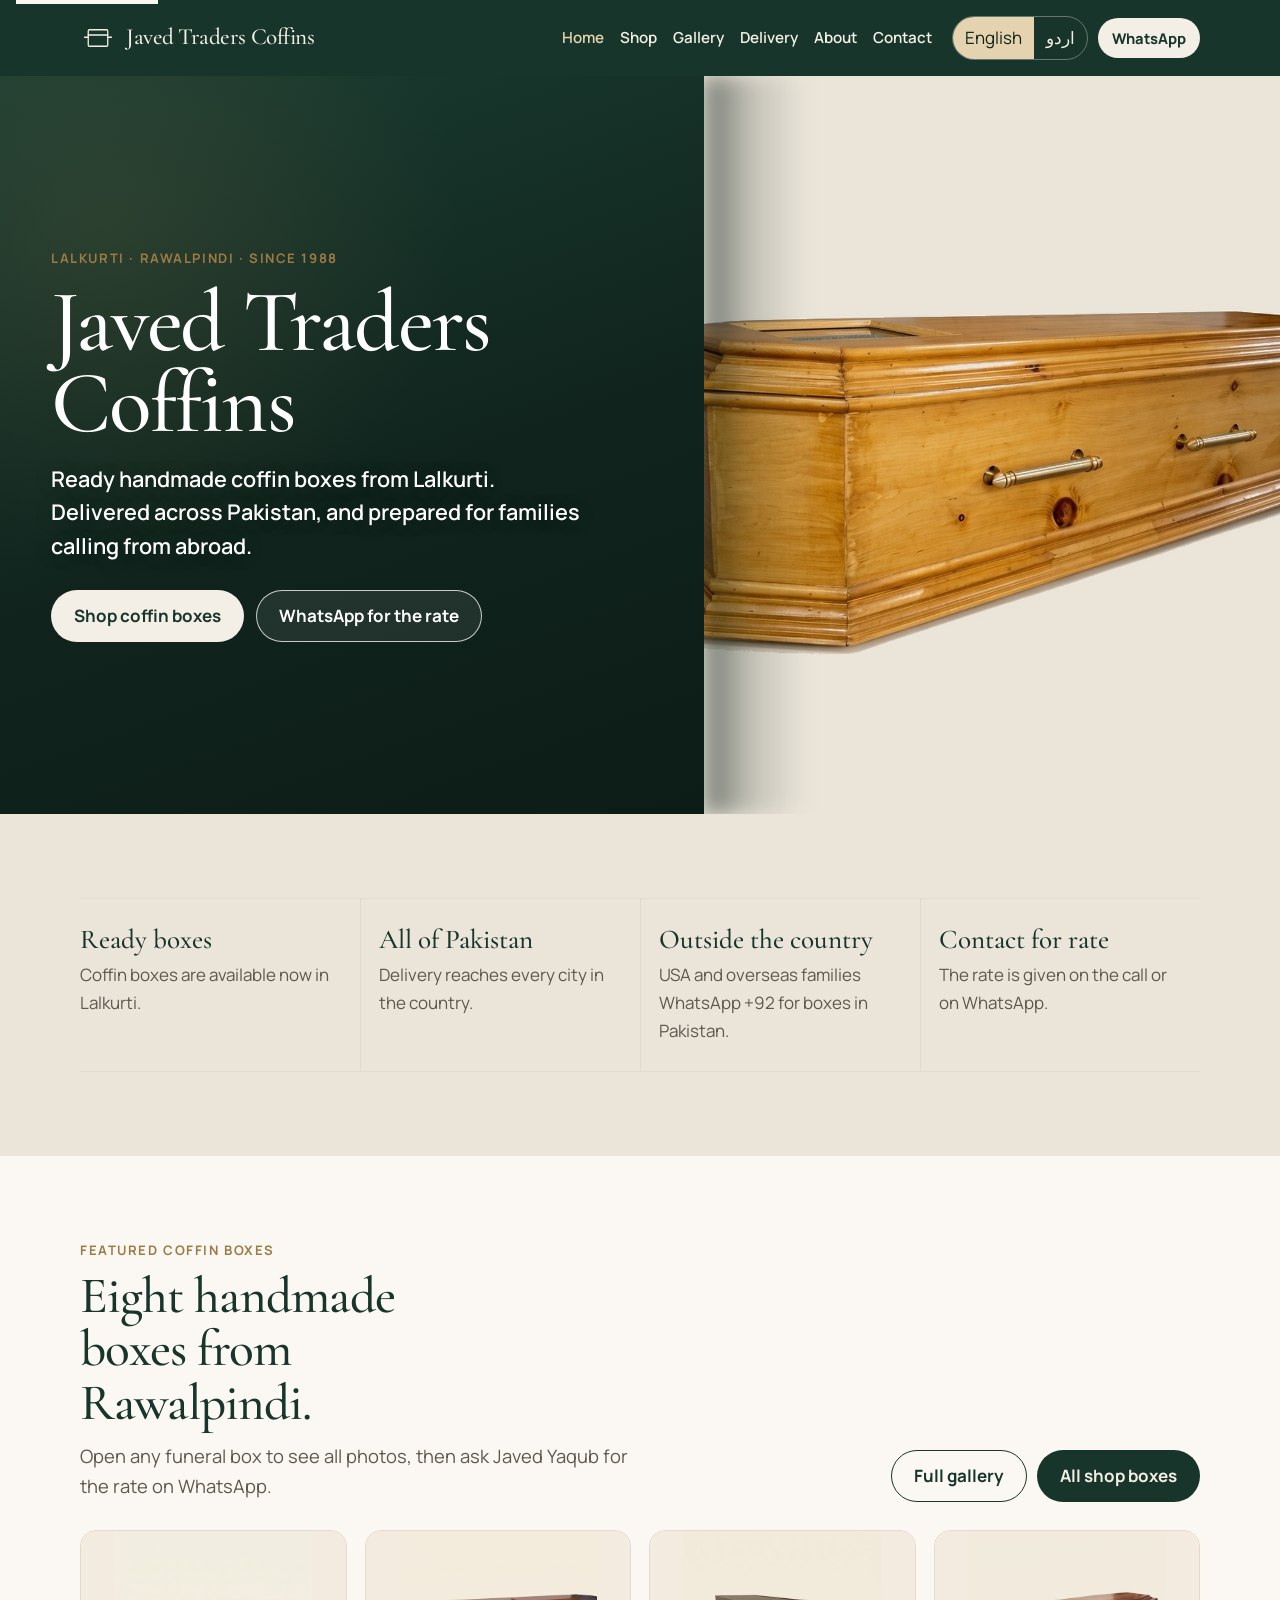
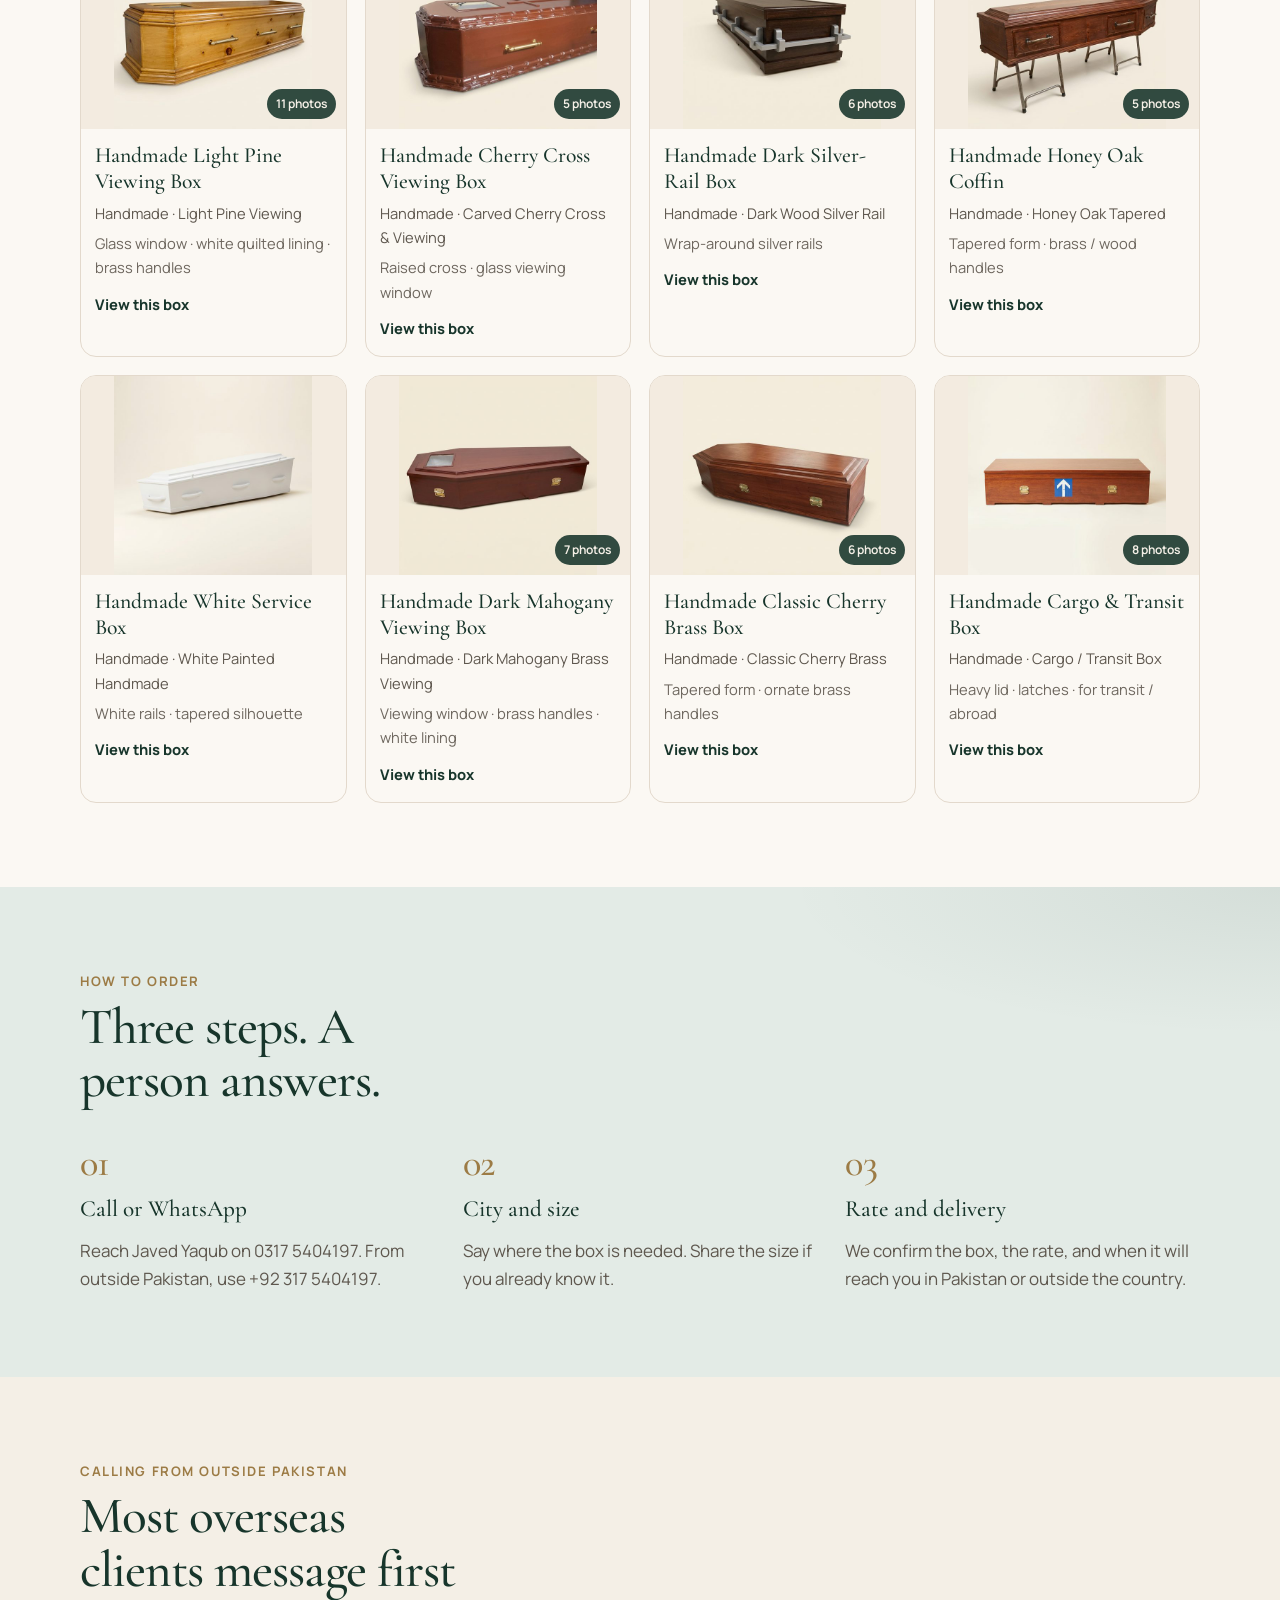
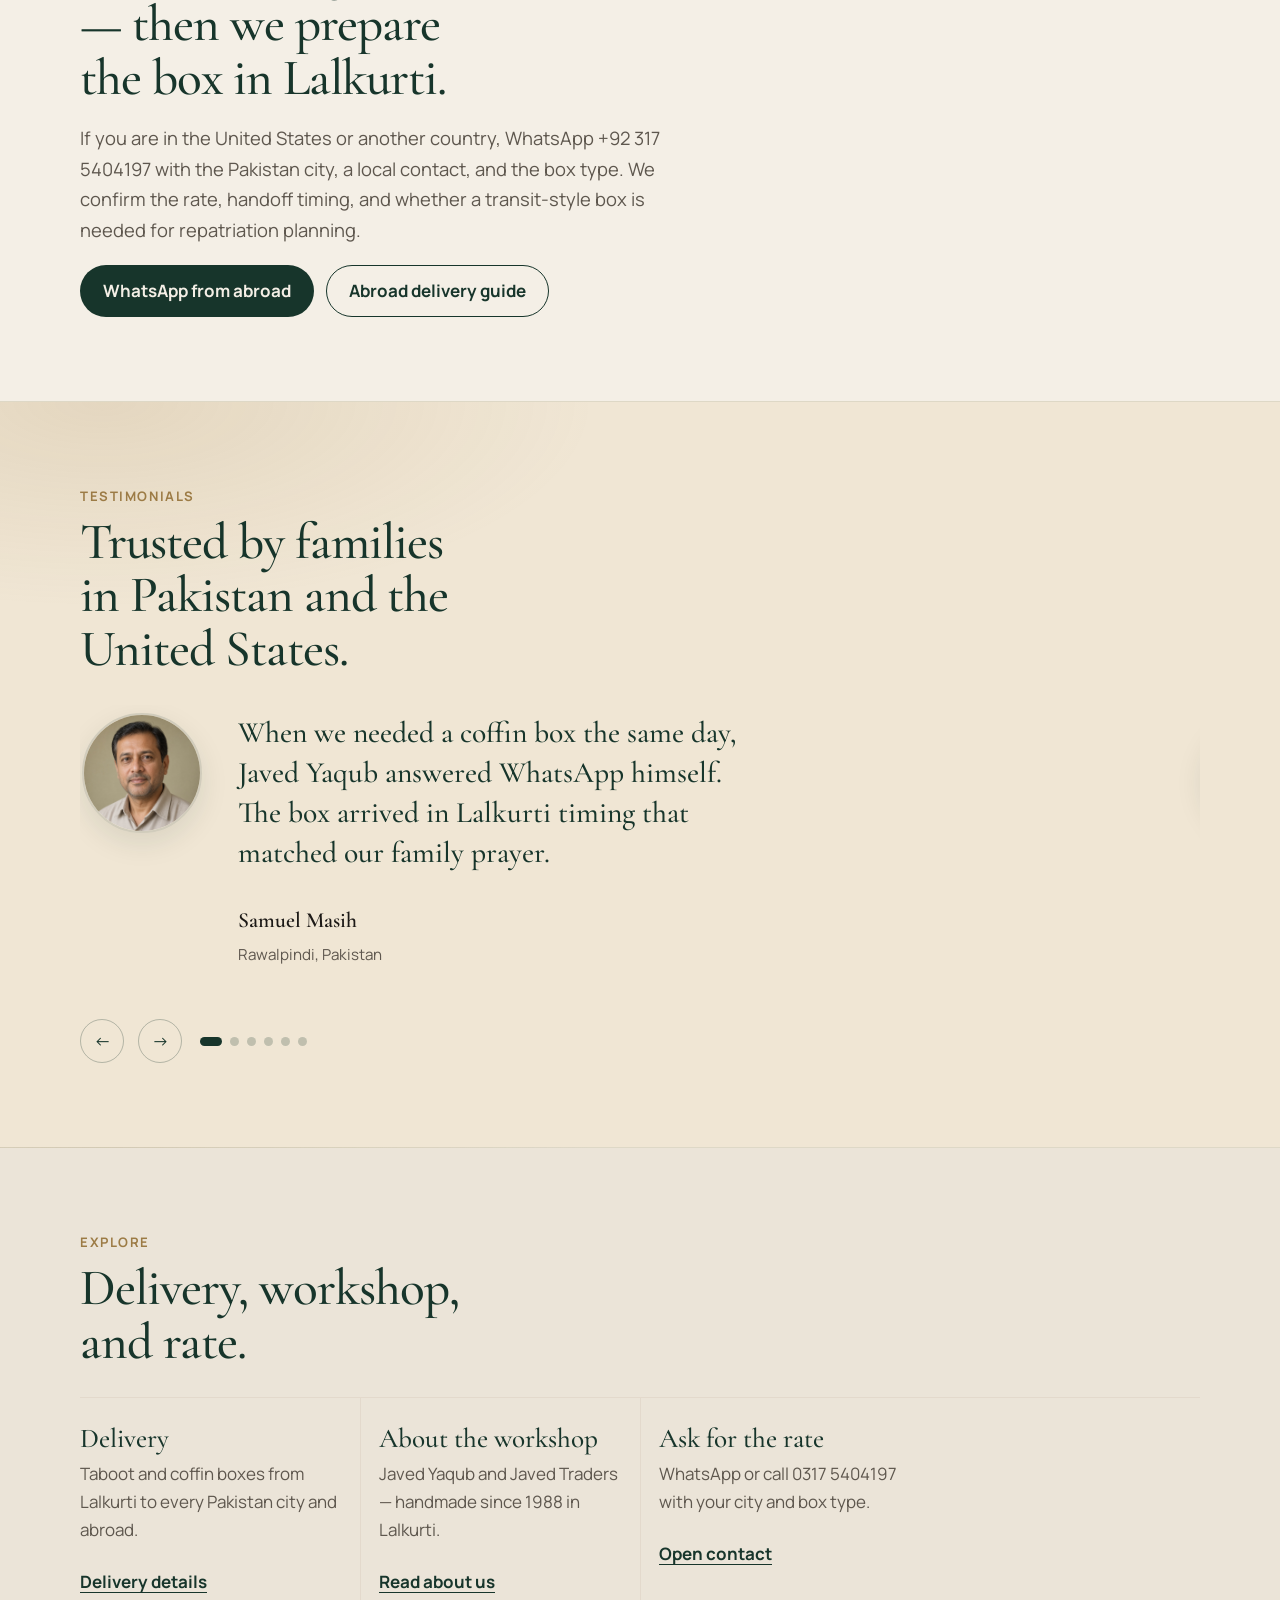
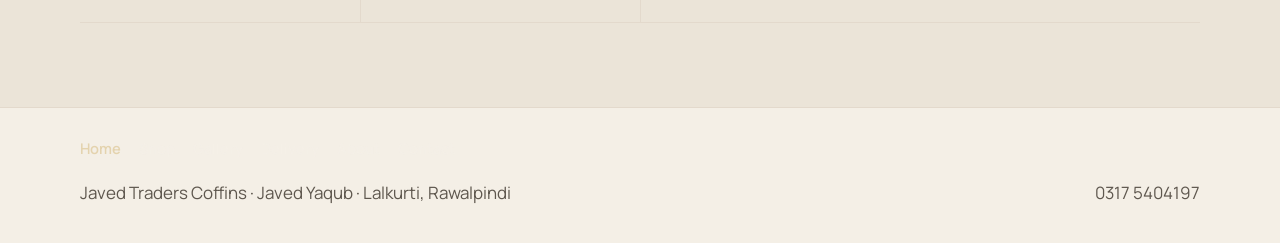
==== index.html @ abfa05e4 "Differentiate each page section with theme surface colors. Add cream, paper, sand, sage, and brass s" ====
<!DOCTYPE html>
<html lang="en" dir="ltr">
<head>
  <meta charset="utf-8">
  <meta name="viewport" content="width=device-width, initial-scale=1">
  <script>
    try {
      if (localStorage.getItem("jfc-lang") === "ur") {
        document.documentElement.lang = "ur";
        document.documentElement.dir = "rtl";
      }
    } catch (e) {}
  </script>
  <title>Handmade Coffin Boxes in Rawalpindi | Javed Traders Coffins</title>
  <meta name="description" content="Buy handmade coffin boxes and funeral boxes in Rawalpindi from Javed Traders Coffins in Lalkurti. Ready boxes, Pakistan delivery, and orders from abroad. Call or WhatsApp 0317 5404197 for the rate.">
  <meta name="keywords" content="coffin boxes Rawalpindi, taboot Rawalpindi, تابوت راولپنڈی, funeral box Lalkurti, coffin box Pakistan, janaaza box, جنازہ باکس, handmade coffin Islamabad, coffin delivery Rawalpindi, Javed Traders Coffins, Javed Traders">
  <meta name="author" content="Javed Yaqub, Javed Traders, Javed Traders Coffins">
  <meta name="robots" content="index, follow, max-image-preview:large">
  <meta name="geo.region" content="PK-PB">
  <meta name="geo.placename" content="Rawalpindi">
  <meta name="theme-color" content="#17352b">
  <link rel="canonical" href="https://javedfuneralboxes.vercel.app/">
  <link rel="alternate" hreflang="en" href="https://javedfuneralboxes.vercel.app/">
  <link rel="alternate" hreflang="ur" href="https://javedfuneralboxes.vercel.app/">
  <link rel="alternate" hreflang="x-default" href="https://javedfuneralboxes.vercel.app/">
  <meta property="og:site_name" content="Javed Traders Coffins">
  <meta property="og:locale" content="en_PK">
  <meta property="og:locale:alternate" content="ur_PK">
  <meta property="og:title" content="Handmade Coffin Boxes in Rawalpindi | Javed Traders Coffins">
  <meta property="og:description" content="Handmade coffin and funeral boxes from Javed Traders Coffins, Lalkurti, Rawalpindi. Delivery across Pakistan and outside the country. Contact for rate.">
  <meta property="og:type" content="website">
  <meta property="og:url" content="https://javedfuneralboxes.vercel.app/">
  <meta property="og:image" content="https://javedfuneralboxes.vercel.app/images/hero/hero-main.jpg">
  <meta property="og:image:alt" content="Handmade light pine coffin box from Lalkurti, Rawalpindi">
  <meta name="twitter:card" content="summary_large_image">
  <meta name="twitter:title" content="Handmade Coffin Boxes in Rawalpindi | Javed Traders Coffins">
  <meta name="twitter:description" content="Ready handmade coffin boxes from Lalkurti, Rawalpindi. Pakistan delivery and abroad orders. WhatsApp 0317 5404197.">
  <meta name="twitter:image" content="https://javedfuneralboxes.vercel.app/images/hero/hero-main.jpg">
  <link rel="icon" href="images/mark.svg" type="image/svg+xml">
  <link rel="preconnect" href="https://fonts.googleapis.com">
  <link rel="preconnect" href="https://fonts.gstatic.com" crossorigin>
  <link href="https://fonts.googleapis.com/css2?family=Cormorant+Garamond:ital,wght@0,500;0,600;0,700;1,500&family=Manrope:wght@400;500;600;700&family=Noto+Naskh+Arabic:wght@400;500;600;700&family=Noto+Nastaliq+Urdu:wght@400;500;600;700&display=swap" rel="stylesheet">
  <link rel="stylesheet" href="css/styles.css">
  <script type="application/ld+json">
  {
    "@context": "https://schema.org",
    "@graph": [
      {
        "@type": "WebSite",
        "@id": "https://javedfuneralboxes.vercel.app/#website",
        "url": "https://javedfuneralboxes.vercel.app/",
        "name": "Javed Traders Coffins",
        "description": "Handmade coffin boxes and funeral boxes from Lalkurti, Rawalpindi.",
        "inLanguage": ["en", "ur"],
        "publisher": { "@id": "https://javedfuneralboxes.vercel.app/#business" }
      },
      {
        "@type": ["LocalBusiness", "HomeAndConstructionBusiness"],
        "@id": "https://javedfuneralboxes.vercel.app/#business",
        "name": "Javed Traders Coffins",
        "legalName": "Javed Traders",
        "alternateName": ["Javed Traders", "Javed Funeral Boxes", "Javed Funeral Coffin Box", "جاوید ٹریڈرز کوفنز", "جاوید ٹریڈرز"],
        "url": "https://javedfuneralboxes.vercel.app/",
        "founder": { "@type": "Person", "name": "Javed Yaqub" },
        "telephone": "+923175404197",
        "image": [
          "https://javedfuneralboxes.vercel.app/images/people/javed-yaqub.jpg",
          "https://javedfuneralboxes.vercel.app/images/hero/hero-main.jpg"
        ],
        "logo": "https://javedfuneralboxes.vercel.app/images/mark.svg",
        "description": "Handmade coffin boxes and funeral boxes from Javed Traders Coffins in Lalkurti, Rawalpindi. Delivery across Pakistan and orders from outside the country.",
        "address": {
          "@type": "PostalAddress",
          "streetAddress": "Lalkurti",
          "addressLocality": "Rawalpindi",
          "addressRegion": "Punjab",
          "addressCountry": "PK"
        },
        "geo": {
          "@type": "GeoCoordinates",
          "latitude": 33.5651,
          "longitude": 73.0169
        },
        "areaServed": [
          { "@type": "City", "name": "Rawalpindi" },
          { "@type": "City", "name": "Islamabad" },
          { "@type": "Country", "name": "Pakistan" }
        ],
        "foundingDate": "1988",
        "priceRange": "Contact for rate",
        "knowsLanguage": ["en", "ur"],
        "sameAs": ["https://www.facebook.com/javed.yaqub.31"],
        "hasOfferCatalog": {
          "@type": "OfferCatalog",
          "name": "Handmade coffin boxes",
          "itemListElement": [
            { "@type": "Offer", "itemOffered": { "@type": "Product", "name": "Handmade coffin box" } },
            { "@type": "Offer", "itemOffered": { "@type": "Product", "name": "Funeral box Rawalpindi" } },
            { "@type": "Offer", "itemOffered": { "@type": "Product", "name": "Cargo repatriation transit box" } }
          ]
        }
      }
    ]
  }
  </script>
</head>
<body>
  <a class="skip" href="#main">
    <span class="t-en">Skip to content</span>
    <span class="t-ur">مواد پر جائیں</span>
  </a>

  <header class="site-header">
    <div class="container header-bar">
      <a class="brand" href="index.html">
        <svg class="mark" viewBox="0 0 48 48" aria-hidden="true">
          <rect x="11" y="13" width="26" height="22" rx="1.5" fill="none" stroke="currentColor" stroke-width="1.7"/>
          <path d="M11 20h26M6 23h5M37 23h5" fill="none" stroke="currentColor" stroke-width="1.7" stroke-linecap="round"/>
        </svg>
        <span class="brand-text">
          <span class="t-en">Javed Traders Coffins</span>
          <span class="t-ur">جاوید ٹریڈرز کوفنز</span>
        </span>
      </a>

      <nav class="site-nav" id="site-nav" aria-label="Primary">
        <a href="index.html" aria-current="page"><span class="t-en">Home</span><span class="t-ur">ہوم</span></a>
        <a href="shop.html"><span class="t-en">Shop</span><span class="t-ur">دکان</span></a>
        <a href="gallery.html"><span class="t-en">Gallery</span><span class="t-ur">گیلری</span></a>
        <a href="delivery.html"><span class="t-en">Delivery</span><span class="t-ur">ڈیلیوری</span></a>
        <a href="about.html"><span class="t-en">About</span><span class="t-ur">تعارف</span></a>
        <a href="contact.html"><span class="t-en">Contact</span><span class="t-ur">رابطہ</span></a>
      </nav>

      <div class="header-tools">
        <div class="lang" role="group" aria-label="Language">
          <button type="button" data-set-lang="en" aria-pressed="true">English</button>
          <button type="button" data-set-lang="ur" aria-pressed="false">اردو</button>
        </div>
        <a class="header-wa js-wa" href="https://wa.me/923175404197" target="_blank" rel="noopener">
          <span class="t-en">WhatsApp</span>
          <span class="t-ur">واٹس ایپ</span>
        </a>
        <button class="nav-toggle" type="button" aria-expanded="false" aria-controls="site-nav">
          <span class="open-label t-en">Menu</span>
          <span class="open-label t-ur">مینو</span>
          <span class="close-label t-en">Close</span>
          <span class="close-label t-ur">بند</span>
        </button>
      </div>
    </div>
  </header>

  <main id="main">
    <section class="hero" id="top">
      <div class="hero-stage">
        <div class="hero-copy">
          <p class="kicker hero-kicker">
            <span class="t-en">Lalkurti · Rawalpindi · Since 1988</span>
            <span class="t-ur">لالکورٹی · راولپنڈی · ۱۹۸۸ سے</span>
          </p>
          <h1>
            <span class="t-en">Javed Traders Coffins</span>
            <span class="t-ur">جاوید ٹریڈرز کوفنز</span>
          </h1>
          <p class="lede hero-lede">
            <span class="t-en">Ready handmade coffin boxes from Lalkurti.<br class="hero-lede-br">Delivered across Pakistan, and prepared for families calling from abroad.</span>
            <span class="t-ur">لالکورٹی سے تیار ہاتھ سے بنے کوفن باکس۔<br class="hero-lede-br">پورے پاکستان ڈیلیوری، اور بیرون ملک سے رابطہ کرنے والے خاندانوں کے لیے۔</span>
          </p>
          <div class="hero-actions">
            <a class="btn btn-solid btn-on-dark" href="shop.html">
              <span class="t-en">Shop coffin boxes</span>
              <span class="t-ur">کوفن باکس دیکھیں</span>
            </a>
            <a class="btn btn-ghost js-wa" href="https://wa.me/923175404197" target="_blank" rel="noopener">
              <span class="t-en">WhatsApp for the rate</span>
              <span class="t-ur">ریٹ کے لیے واٹس ایپ</span>
            </a>
          </div>
        </div>
        <div class="hero-media">
          <img
            src="images/hero/hero-main.jpg"
            alt="Handmade light pine coffin box from Lalkurti, Rawalpindi"
            width="1600"
            height="1200"
            loading="eager"
            fetchpriority="high"
          >
        </div>
      </div>
    </section>

    <section class="facts surface-sand" aria-label="Service facts">
      <div class="container facts-grid">
        <article>
          <h2><span class="t-en">Ready boxes</span><span class="t-ur">تیار باکس</span></h2>
          <p><span class="t-en">Coffin boxes are available now in Lalkurti.</span><span class="t-ur">کوفن باکس لالکورٹی میں اب موجود ہیں۔</span></p>
        </article>
        <article>
          <h2><span class="t-en">All of Pakistan</span><span class="t-ur">پورا پاکستان</span></h2>
          <p><span class="t-en">Delivery reaches every city in the country.</span><span class="t-ur">ڈیلیوری ملک کے ہر شہر تک جاتی ہے۔</span></p>
        </article>
        <article>
          <h2><span class="t-en">Outside the country</span><span class="t-ur">بیرون ملک</span></h2>
          <p><span class="t-en">USA and overseas families WhatsApp +92 for boxes in Pakistan.</span><span class="t-ur">امریکہ اور بیرون ملک خاندان پاکستان میں باکس کے لیے +92 پر واٹس ایپ کرتے ہیں۔</span></p>
        </article>
        <article>
          <h2><span class="t-en">Contact for rate</span><span class="t-ur">ریٹ کے لیے رابطہ</span></h2>
          <p><span class="t-en">The rate is given on the call or on WhatsApp.</span><span class="t-ur">ریٹ کال یا واٹس ایپ پر بتایا جاتا ہے۔</span></p>
        </article>
      </div>
    </section>

    <section class="section section-tight surface-paper" id="boxes" aria-label="Featured coffin boxes">
      <div class="container loop-head">
        <div>
          <p class="eyebrow"><span class="t-en">Featured coffin boxes</span><span class="t-ur">منتخب کوفن باکس</span></p>
          <h2 class="display">
            <span class="t-en">Eight handmade boxes from Rawalpindi.</span>
            <span class="t-ur">راولپنڈی سے آٹھ ہاتھ سے تیار باکس۔</span>
          </h2>
          <p class="lede featured-lede">
            <span class="t-en">Open any funeral box to see all photos, then ask Javed Yaqub for the rate on WhatsApp.</span>
            <span class="t-ur">کوئی بھی فنرل باکس کھولیں، تمام تصاویر دیکھیں، پھر جاوید یعقوب سے واٹس ایپ پر ریٹ پوچھیں۔</span>
          </p>
        </div>
        <div class="loop-actions">
          <a class="btn btn-line" href="gallery.html"><span class="t-en">Full gallery</span><span class="t-ur">پوری گیلری</span></a>
          <a class="btn btn-solid" href="shop.html"><span class="t-en">All shop boxes</span><span class="t-ur">تمام دکان باکس</span></a>
        </div>
      </div>
      <div class="container">
        <div class="product-grid featured-grid" id="featured-grid"></div>
      </div>
    </section>

    <section class="section section-tight surface-sage" id="order">
      <div class="container">
        <p class="eyebrow"><span class="t-en">How to order</span><span class="t-ur">آرڈر کیسے کریں</span></p>
        <h2 class="display">
          <span class="t-en">Three steps. A person answers.</span>
          <span class="t-ur">تین قدم۔ جواب خود ملتا ہے۔</span>
        </h2>
        <ol class="steps">
          <li>
            <span class="step-no">01</span>
            <h3><span class="t-en">Call or WhatsApp</span><span class="t-ur">کال یا واٹس ایپ</span></h3>
            <p>
              <span class="t-en">Reach Javed Yaqub on 0317 5404197. From outside Pakistan, use +92 317 5404197.</span>
              <span class="t-ur">جاوید یعقوب سے 0317 5404197 پر رابطہ کریں۔ بیرون ملک سے +92 317 5404197 استعمال کریں۔</span>
            </p>
          </li>
          <li>
            <span class="step-no">02</span>
            <h3><span class="t-en">City and size</span><span class="t-ur">شہر اور سائز</span></h3>
            <p>
              <span class="t-en">Say where the box is needed. Share the size if you already know it.</span>
              <span class="t-ur">بتائیں باکس کہاں چاہیے۔ سائز معلوم ہو تو وہ بھی بتا دیں۔</span>
            </p>
          </li>
          <li>
            <span class="step-no">03</span>
            <h3><span class="t-en">Rate and delivery</span><span class="t-ur">ریٹ اور ڈیلیوری</span></h3>
            <p>
              <span class="t-en">We confirm the box, the rate, and when it will reach you in Pakistan or outside the country.</span>
              <span class="t-ur">ہم باکس، ریٹ، اور یہ تصدیق کرتے ہیں کہ وہ پاکستان میں یا بیرون ملک کب پہنچے گا۔</span>
            </p>
          </li>
        </ol>
      </div>
    </section>

    <section class="section section-tight surface-cream" id="abroad-home">
      <div class="container">
        <p class="eyebrow"><span class="t-en">Calling from outside Pakistan</span><span class="t-ur">بیرون ملک سے رابطہ</span></p>
        <h2 class="display">
          <span class="t-en">Most overseas clients message first — then we prepare the box in Lalkurti.</span>
          <span class="t-ur">زیادہ تر بیرون ملک کلائنٹ پہلے میسج کرتے ہیں — پھر باکس لالکورٹی میں تیار ہوتا ہے۔</span>
        </h2>
        <p class="lede">
          <span class="t-en">If you are in the United States or another country, WhatsApp <span class="ltr">+92 317 5404197</span> with the Pakistan city, a local contact, and the box type. We confirm the rate, handoff timing, and whether a transit-style box is needed for repatriation planning.</span>
          <span class="t-ur">اگر آپ امریکہ یا دوسرے ملک میں ہیں تو واٹس ایپ <span class="ltr">+92 317 5404197</span> پر پاکستان کا شہر، مقامی رابطہ، اور باکس کی قسم بھیجیں۔ ہم ریٹ، حوالگی کا وقت، اور ریپٹری ایشن کے لیے ٹرانزٹ باکس کی ضرورت تصدیق کرتے ہیں۔</span>
        </p>
        <div class="hero-actions" style="margin-top: 20px;">
          <a class="btn btn-solid js-wa" href="https://wa.me/923175404197" target="_blank" rel="noopener"><span class="t-en">WhatsApp from abroad</span><span class="t-ur">بیرون ملک سے واٹس ایپ</span></a>
          <a class="btn btn-line" href="delivery.html#abroad"><span class="t-en">Abroad delivery guide</span><span class="t-ur">بیرون ملک ڈیلیوری گائیڈ</span></a>
        </div>
      </div>
    </section>

    <section class="section section-tight testimonials surface-brass" id="testimonials" aria-label="Testimonials">
      <div class="container">
        <p class="eyebrow"><span class="t-en">Testimonials</span><span class="t-ur">تاثرات</span></p>
        <h2 class="display">
          <span class="t-en">Trusted by families in Pakistan and the United States.</span>
          <span class="t-ur">پاکستان اور امریکہ کے خاندانوں کا اعتماد۔</span>
        </h2>
        <div class="testimonials-shell" data-testimonials>
          <div class="testimonials-viewport">
            <div class="testimonials-track" aria-live="polite"></div>
          </div>
          <div class="testimonials-controls">
            <button type="button" class="testimonials-nav" data-testimonial-nav="prev" aria-label="Previous testimonial">
              <span aria-hidden="true">←</span>
            </button>
            <button type="button" class="testimonials-nav" data-testimonial-nav="next" aria-label="Next testimonial">
              <span aria-hidden="true">→</span>
            </button>
            <div class="testimonials-dots" role="tablist" aria-label="Choose testimonial"></div>
          </div>
        </div>
      </div>
    </section>

    <section class="section section-tight surface-sand" id="next">
      <div class="container">
        <p class="eyebrow"><span class="t-en">Explore</span><span class="t-ur">مزید دیکھیں</span></p>
        <h2 class="display">
          <span class="t-en">Delivery, workshop, and rate.</span>
          <span class="t-ur">ڈیلیوری، ورکشاپ، اور ریٹ۔</span>
        </h2>
        <div class="facts-grid" style="margin-top: 28px;">
          <article>
            <h2><span class="t-en">Delivery</span><span class="t-ur">ڈیلیوری</span></h2>
            <p><span class="t-en">Taboot and coffin boxes from Lalkurti to every Pakistan city and abroad.</span><span class="t-ur">لالکورٹی سے تابوت اور کوفن باکس ہر پاکستانی شہر اور بیرون ملک۔</span></p>
            <p><a class="text-link" href="delivery.html"><span class="t-en">Delivery details</span><span class="t-ur">ڈیلیوری تفصیل</span></a></p>
          </article>
          <article>
            <h2><span class="t-en">About the workshop</span><span class="t-ur">ورکشاپ تعارف</span></h2>
            <p><span class="t-en">Javed Yaqub and Javed Traders — handmade since 1988 in Lalkurti.</span><span class="t-ur">جاوید یعقوب اور جاوید ٹریڈرز — لالکورٹی میں ۱۹۸۸ سے ہاتھ سے تیار۔</span></p>
            <p><a class="text-link" href="about.html"><span class="t-en">Read about us</span><span class="t-ur">تعارف پڑھیں</span></a></p>
          </article>
          <article>
            <h2><span class="t-en">Ask for the rate</span><span class="t-ur">ریٹ پوچھیں</span></h2>
            <p><span class="t-en">WhatsApp or call 0317 5404197 with your city and box type.</span><span class="t-ur">شہر اور باکس کی قسم کے ساتھ واٹس ایپ یا کال 0317 5404197۔</span></p>
            <p><a class="text-link" href="contact.html"><span class="t-en">Open contact</span><span class="t-ur">رابطہ کھولیں</span></a></p>
          </article>
        </div>
      </div>
    </section>
  </main>

  <footer class="site-footer">
    <div class="container">
      <nav class="footer-nav" aria-label="Footer">
        <a href="index.html" aria-current="page"><span class="t-en">Home</span><span class="t-ur">ہوم</span></a>
        <a href="shop.html"><span class="t-en">Shop</span><span class="t-ur">دکان</span></a>
        <a href="gallery.html"><span class="t-en">Gallery</span><span class="t-ur">گیلری</span></a>
        <a href="delivery.html"><span class="t-en">Delivery</span><span class="t-ur">ڈیلیوری</span></a>
        <a href="about.html"><span class="t-en">About</span><span class="t-ur">تعارف</span></a>
        <a href="contact.html"><span class="t-en">Contact</span><span class="t-ur">رابطہ</span></a>
      </nav>
      <div class="footer-bar">
        <p>
          <span class="t-en">Javed Traders Coffins · Javed Yaqub · Lalkurti, Rawalpindi</span>
          <span class="t-ur">جاوید ٹریڈرز کوفنز · جاوید یعقوب · لالکورٹی، راولپنڈی</span>
        </p>
        <p class="ltr">0317 5404197</p>
      </div>
    </div>
  </footer>

  <div class="dock">
    <a href="tel:+923175404197">
      <span class="t-en">Call</span>
      <span class="t-ur">کال</span>
    </a>
    <a class="js-wa" href="https://wa.me/923175404197" target="_blank" rel="noopener">
      <span class="t-en">WhatsApp</span>
      <span class="t-ur">واٹس ایپ</span>
    </a>
  </div>

  <script src="js/site.js"></script>
  <script src="js/home.js"></script>
  <script src="js/testimonials.js"></script>
</body>
</html>
---- css/styles.css ----
:root {
  --green: #17352b;
  --green-deep: #10241d;
  --cream: #f4efe6;
  --paper: #fbf8f3;
  --line: #e3d9cc;
  --brass: #9c7b45;
  --brass-soft: #e4d3ae;
  --ink: #1c1916;
  --muted: #5e574e;
  --header: 76px;
  --shadow: 0 24px 50px rgba(23, 53, 43, 0.08);
  --surface-cream: #f4efe6;
  --surface-paper: #fbf8f3;
  --surface-sand: #ebe4d8;
  --surface-sage: #e3ebe6;
  --surface-brass: #f0e6d4;
}

*,
*::before,
*::after {
  box-sizing: border-box;
}

html {
  scroll-behavior: smooth;
}

body {
  margin: 0;
  background: var(--cream);
  color: var(--ink);
  font-family: "Manrope", "Segoe UI", sans-serif;
  font-size: 1.0625rem;
  line-height: 1.65;
}

html[lang="ur"] body {
  font-family: "Noto Naskh Arabic", "Noto Nastaliq Urdu", serif;
  font-size: 1.125rem;
  line-height: 1.9;
}

img,
svg {
  display: block;
  max-width: 100%;
}

a {
  color: inherit;
}

button,
input,
textarea {
  font: inherit;
  color: inherit;
}

h1, h2, h3, p {
  margin: 0;
}

h1,
.display,
.brand-text,
.step-no {
  font-family: "Cormorant Garamond", Georgia, serif;
  font-weight: 500;
  letter-spacing: -0.02em;
}

html[lang="ur"] h1,
html[lang="ur"] .display {
  font-family: "Noto Nastaliq Urdu", "Noto Naskh Arabic", serif;
  letter-spacing: 0;
  line-height: 2.15;
  padding-top: 0.35em;
}

html[lang="ur"] .brand-text {
  font-family: "Noto Naskh Arabic", serif;
  letter-spacing: 0;
  line-height: 1.7;
  padding-block: 0.1em;
}

.t-ur { display: none; }
html[lang="ur"] .t-en { display: none; }
html[lang="ur"] .t-ur { display: inline; }

.ltr {
  direction: ltr;
  unicode-bidi: isolate;
}

.skip {
  position: absolute;
  inset-inline-start: 16px;
  top: -40px;
  background: var(--paper);
  color: var(--green);
  padding: 8px 12px;
  z-index: 80;
}

.skip:focus {
  top: 12px;
}

.container {
  width: min(1120px, calc(100% - 32px));
  margin-inline: auto;
}

.site-header {
  position: sticky;
  top: 0;
  z-index: 30;
  background: var(--green);
  color: var(--cream);
}

.header-bar {
  min-height: var(--header);
  display: flex;
  align-items: center;
  gap: 20px;
}

.brand {
  display: flex;
  align-items: center;
  gap: 10px;
  text-decoration: none;
  color: var(--cream);
  margin-inline-end: auto;
}

.mark {
  width: 36px;
  height: 36px;
  flex: none;
}

.brand-text {
  font-size: 1.35rem;
  line-height: 1;
  max-width: 11rem;
}

.site-nav {
  display: none;
  gap: 16px;
}

.site-nav a {
  color: var(--cream);
  text-decoration: none;
  font-size: 0.95rem;
  font-weight: 600;
}

.site-nav a:hover {
  color: var(--brass-soft);
}

.header-tools {
  display: flex;
  align-items: center;
  gap: 10px;
}

.lang {
  display: flex;
  border: 1px solid rgba(244, 239, 230, 0.35);
  border-radius: 999px;
  overflow: hidden;
}

.lang button {
  background: transparent;
  color: var(--cream);
  border: 0;
  padding: 7px 12px;
  cursor: pointer;
}

.lang button[aria-pressed="true"] {
  background: var(--brass-soft);
  color: var(--green-deep);
}

.header-wa,
.nav-toggle {
  display: none;
}

.nav-toggle {
  background: transparent;
  color: var(--cream);
  border: 1px solid rgba(244, 239, 230, 0.35);
  border-radius: 999px;
  padding: 7px 14px;
  cursor: pointer;
}

.close-label,
html[lang="ur"] .close-label.t-ur { display: none; }

body.nav-open .open-label,
html[lang="ur"] body.nav-open .open-label.t-ur { display: none; }

body.nav-open .close-label.t-en { display: inline; }

html[lang="ur"] body.nav-open .close-label.t-en { display: none; }
html[lang="ur"] body.nav-open .close-label.t-ur { display: inline; }

.hero {
  padding: 0;
}

.hero-stage {
  position: relative;
  display: grid;
  grid-template-columns: 1fr;
  min-height: min(78vh, 720px);
  background: var(--green-deep);
  overflow: hidden;
}

.hero-copy {
  position: relative;
  z-index: 2;
  padding: clamp(36px, 6vw, 80px) clamp(20px, 4vw, 64px);
  background:
    radial-gradient(ellipse at 15% 20%, rgba(156, 123, 69, 0.16), transparent 42%),
    linear-gradient(160deg, #1a3d32 0%, var(--green-deep) 55%, #0c1c16 100%);
  display: flex;
  flex-direction: column;
  justify-content: center;
}

.hero-kicker {
  color: var(--brass-soft);
}

.hero h1 {
  color: #fff;
}

.hero .lede,
.hero-lede {
  color: #fff;
  font-weight: 600;
  font-size: clamp(1.15rem, 2.1vw, 1.35rem);
  line-height: 1.55;
  max-width: 34rem;
  opacity: 1;
  text-shadow: 0 1px 18px rgba(0, 0, 0, 0.28);
}

.hero-lede-br {
  display: none;
}

html[lang="ur"] .hero .lede,
html[lang="ur"] .hero-lede {
  font-weight: 600;
  line-height: 1.85;
}

.hero .btn-on-dark,
.btn.btn-on-dark {
  background: var(--cream);
  color: var(--green);
}

.hero .btn-on-dark:hover,
.btn.btn-on-dark:hover {
  background: #fff;
  color: var(--green-deep);
}

.hero .btn-ghost,
.btn.btn-ghost {
  background: rgba(255, 255, 255, 0.08);
  color: #fff;
  border-color: rgba(255, 255, 255, 0.75);
}

.hero .btn-ghost:hover,
.btn.btn-ghost:hover {
  background: rgba(255, 255, 255, 0.16);
  border-color: #fff;
}

.hero-media {
  position: relative;
  z-index: 1;
  background: #ebe4d8;
  display: flex;
  align-items: center;
  justify-content: center;
  padding: 0;
  min-height: 280px;
  overflow: hidden;
}

.hero-media img {
  width: 100%;
  height: 100%;
  min-height: 280px;
  max-width: none;
  max-height: none;
  object-fit: cover;
  object-position: center 58%;
  display: block;
}

/* Soft split fade between green copy and cream image */
.hero-media::before {
  content: "";
  position: absolute;
  inset-block: 0;
  inset-inline-start: 0;
  width: clamp(48px, 8vw, 110px);
  pointer-events: none;
  z-index: 2;
  background: linear-gradient(
    90deg,
    rgba(12, 28, 22, 0.55) 0%,
    rgba(12, 28, 22, 0.18) 45%,
    transparent 100%
  );
  filter: blur(10px);
}

.hero-trust {
  background: var(--paper);
  border-bottom: 1px solid var(--line);
}

.hero-trust-inner {
  display: grid;
  gap: 20px;
  padding: 18px 0;
}

.hero-founder {
  display: grid;
  grid-template-columns: 56px 1fr;
  gap: 12px;
  align-items: center;
}

.hero-founder img {
  width: 56px;
  height: 70px;
  object-fit: cover;
  object-position: center top;
  border-radius: 10px;
  background: #e8dfd2;
}

.hero-trust-label {
  display: block;
  color: var(--brass);
  font-size: 0.78rem;
  font-weight: 700;
  letter-spacing: 0.1em;
  text-transform: uppercase;
}

html[lang="ur"] .hero-trust-label {
  letter-spacing: 0;
  text-transform: none;
  font-size: 0.95rem;
}

.hero-trust-name {
  margin-top: 2px;
  font-family: "Cormorant Garamond", Georgia, serif;
  font-size: 1.35rem;
  color: var(--green);
  line-height: 1.15;
}

html[lang="ur"] .hero-trust-name {
  font-family: "Noto Nastaliq Urdu", serif;
  line-height: 1.8;
}

.hero-trust-items {
  display: grid;
  gap: 14px;
}

.hero-trust-items strong {
  display: block;
  margin-top: 2px;
  color: var(--green);
  font-weight: 700;
}

.hero-trust-items a {
  color: inherit;
  text-decoration: none;
}

.hero-trust-items a:hover {
  color: var(--brass);
}

.hero-grid {
  display: grid;
  gap: 36px;
}

.kicker,
.eyebrow,
.panel-kicker,
.since-line {
  color: var(--brass);
  font-weight: 700;
  font-size: 0.82rem;
  letter-spacing: 0.12em;
  text-transform: uppercase;
}

html[lang="ur"] .kicker,
html[lang="ur"] .eyebrow,
html[lang="ur"] .panel-kicker,
html[lang="ur"] .since-line {
  letter-spacing: 0;
  text-transform: none;
  font-size: 1rem;
  font-weight: 600;
}

.eyebrow-light,
.band .kicker {
  color: var(--brass-soft);
}

h1 {
  margin-top: 12px;
  font-size: clamp(3.1rem, 8vw, 5.5rem);
  line-height: 0.92;
  color: var(--green);
}

html[lang="ur"] h1 {
  font-size: clamp(2.3rem, 6vw, 3.8rem);
}

.lede {
  margin-top: 18px;
  max-width: 38rem;
  color: var(--muted);
  font-size: 1.15rem;
}

.hero-actions {
  display: flex;
  flex-wrap: wrap;
  gap: 12px;
  margin-top: 28px;
}

.btn {
  display: inline-flex;
  align-items: center;
  justify-content: center;
  min-height: 52px;
  padding: 0 22px;
  border-radius: 999px;
  text-decoration: none;
  font-weight: 700;
  border: 1px solid transparent;
  cursor: pointer;
}

.btn-solid {
  background: var(--green);
  color: var(--cream);
}

.btn-solid:hover {
  background: var(--green-deep);
}

.btn-line {
  background: transparent;
  color: var(--green);
  border-color: var(--green);
}

.btn-line:hover {
  background: rgba(23, 53, 43, 0.06);
}

.btn-block {
  width: 100%;
}

.panel {
  background: var(--green);
  color: var(--cream);
  padding: 28px 26px 24px;
  border-radius: 18px;
  box-shadow: var(--shadow);
}

.panel-list {
  margin: 18px 0 0;
}

.panel-list div {
  display: grid;
  grid-template-columns: 9.5rem 1fr;
  gap: 12px;
  padding: 12px 0;
  border-top: 1px solid rgba(244, 239, 230, 0.16);
}

.panel-list dt {
  color: var(--brass-soft);
  font-size: 0.92rem;
}

.panel-list dd {
  margin: 0;
  font-weight: 650;
}

.panel-list a {
  color: var(--cream);
  text-decoration: none;
}

.panel-list a:hover {
  color: var(--brass-soft);
}

.panel-note {
  margin-top: 8px;
  color: rgba(244, 239, 230, 0.82);
}

.facts {
  padding-bottom: 10px;
}

/* Section surfaces — theme rhythm */
.surface-cream {
  background: var(--surface-cream);
}

.surface-paper {
  background: var(--surface-paper);
}

.surface-sand {
  background: var(--surface-sand);
}

.surface-sage {
  background:
    radial-gradient(ellipse 70% 55% at 100% 0%, rgba(23, 53, 43, 0.07), transparent 55%),
    var(--surface-sage);
}

.surface-brass {
  background:
    radial-gradient(ellipse 70% 50% at 8% 0%, rgba(156, 123, 69, 0.14), transparent 55%),
    var(--surface-brass);
}

.surface-ink {
  background:
    radial-gradient(ellipse at 15% 20%, rgba(156, 123, 69, 0.16), transparent 42%),
    linear-gradient(160deg, #1a3d32 0%, var(--green-deep) 55%, #0c1c16 100%);
  color: var(--cream);
}

.surface-ink .eyebrow,
.surface-ink .display,
.surface-ink .lede,
.surface-ink h2,
.surface-ink h3,
.surface-ink p {
  color: inherit;
}

.surface-ink .eyebrow {
  color: var(--brass-soft);
}

.surface-ink .lede,
.surface-ink p {
  color: rgba(244, 239, 230, 0.88);
}

.surface-ink .btn-line {
  border-color: rgba(244, 239, 230, 0.55);
  color: var(--cream);
}

.surface-ink .btn-solid {
  background: var(--cream);
  color: var(--green);
}

.surface-ink .text-link {
  color: var(--brass-soft);
}

.page-hero.surface-cream,
.page-hero.surface-paper,
.page-hero.surface-sand,
.page-hero.surface-sage,
.page-hero.surface-brass {
  padding-block: clamp(40px, 6vw, 64px) clamp(28px, 4vw, 40px);
}

.section.surface-cream,
.section.surface-paper,
.section.surface-sand,
.section.surface-sage,
.section.surface-brass,
.section.surface-ink,
.facts.surface-cream,
.facts.surface-paper,
.facts.surface-sand,
.facts.surface-sage,
.facts.surface-brass {
  padding-block: clamp(48px, 7vw, 84px);
}

.section-tight.surface-cream,
.section-tight.surface-paper,
.section-tight.surface-sand,
.section-tight.surface-sage,
.section-tight.surface-brass,
.section-tight.surface-ink {
  padding-block: clamp(48px, 7vw, 84px);
}

.facts-grid {
  display: grid;
  border-top: 1px solid var(--line);
  border-bottom: 1px solid var(--line);
}

.facts-grid article {
  padding: 22px 0;
  border-bottom: 1px solid var(--line);
}

.facts-grid article:last-child {
  border-bottom: 0;
}

.facts-grid h2 {
  font-family: "Cormorant Garamond", Georgia, serif;
  font-size: 1.7rem;
  font-weight: 500;
  color: var(--green);
  line-height: 1.1;
}

html[lang="ur"] .facts-grid h2,
html[lang="ur"] .steps h3,
html[lang="ur"] .band h3,
html[lang="ur"] .card h3 {
  font-family: "Noto Nastaliq Urdu", serif;
  line-height: 2;
  padding-top: 0.25em;
}

.facts-grid p {
  margin-top: 6px;
  color: var(--muted);
}

.section {
  padding: 72px 0;
}

.section-tight {
  padding-top: 20px;
}

.display {
  margin-top: 8px;
  font-size: clamp(2.3rem, 4vw, 3.6rem);
  line-height: 1.05;
  color: var(--green);
  max-width: 16ch;
}

html[lang="ur"] .display {
  max-width: 18ch;
  font-size: clamp(2rem, 4vw, 3rem);
}

.split {
  display: grid;
  gap: 28px;
}

.prose p + p,
.prose ul {
  margin-top: 16px;
}

.plain-list {
  margin: 0;
  padding: 0;
  list-style: none;
}

.plain-list li {
  padding: 10px 0;
  border-top: 1px solid var(--line);
}

.text-link {
  display: inline-block;
  margin-top: 18px;
  color: var(--green);
  font-weight: 700;
  text-underline-offset: 4px;
}

.steps {
  list-style: none;
  margin: 36px 0 0;
  padding: 0;
  display: grid;
  gap: 28px;
}

.step-no {
  display: block;
  color: var(--brass);
  font-size: 2.4rem;
  line-height: 1;
}

.steps h3 {
  margin-top: 8px;
  font-size: 1.45rem;
  font-family: "Cormorant Garamond", Georgia, serif;
  font-weight: 500;
  color: var(--green);
}

.steps p {
  margin-top: 8px;
  color: var(--muted);
  max-width: 36ch;
}

.band {
  background: var(--green);
  color: var(--cream);
  padding: 72px 0;
}

.display-light {
  color: var(--cream);
}

.band-lede {
  max-width: 40rem;
  margin-top: 16px;
  color: rgba(244, 239, 230, 0.86);
}

.band-grid {
  margin-top: 36px;
  display: grid;
  gap: 22px;
}

.band-grid article {
  padding-top: 16px;
  border-top: 1px solid rgba(244, 239, 230, 0.2);
}

.band h3 {
  font-family: "Cormorant Garamond", Georgia, serif;
  font-size: 1.8rem;
  font-weight: 500;
}

.band p {
  margin-top: 6px;
  color: rgba(244, 239, 230, 0.82);
}

.since-line {
  margin-top: 14px;
}

.panel-person {
  display: grid;
  grid-template-columns: 72px 1fr;
  gap: 14px;
  align-items: center;
  margin-bottom: 18px;
}

.panel-person img {
  width: 72px;
  height: 90px;
  object-fit: cover;
  object-position: center top;
  border-radius: 12px;
  background: rgba(244, 239, 230, 0.12);
}

.panel-person-name {
  margin-top: 4px;
  font-family: "Cormorant Garamond", Georgia, serif;
  font-size: 1.45rem;
  font-weight: 500;
  color: var(--cream);
  line-height: 1.15;
}

html[lang="ur"] .panel-person-name {
  font-family: "Noto Nastaliq Urdu", serif;
  line-height: 1.8;
  margin-top: 0.2em;
}

.about-intro {
  display: grid;
  gap: 28px;
  align-items: start;
}

.about-portrait {
  margin: 0;
  width: min(220px, 58vw);
  max-width: 220px;
}

.about-portrait img {
  width: 100%;
  height: 260px;
  max-height: 260px;
  object-fit: cover;
  object-position: center top;
  border-radius: 18px;
  display: block;
  background: #ebe4d8;
}

.about-portrait figcaption {
  display: grid;
  gap: 4px;
  margin-top: 12px;
}

.about-portrait figcaption strong {
  font-family: "Cormorant Garamond", Georgia, serif;
  font-size: 1.5rem;
  font-weight: 500;
  color: var(--green);
}

html[lang="ur"] .about-portrait figcaption strong {
  font-family: "Noto Nastaliq Urdu", serif;
  line-height: 1.85;
}

.about-portrait figcaption span {
  color: var(--muted);
  font-size: 0.95rem;
}

.about-points {
  list-style: none;
  margin: 22px 0 0;
  padding: 0;
  display: grid;
  gap: 14px;
}

.about-points li {
  display: grid;
  gap: 4px;
  padding-top: 12px;
  border-top: 1px solid var(--line);
}

.about-points strong {
  color: var(--green);
  font-size: 0.95rem;
}

.about-points span {
  color: var(--muted);
}

.workshop-strip {
  margin-top: 40px;
  display: grid;
  gap: 14px;
  grid-template-columns: 1fr;
}

.workshop-strip figure {
  margin: 0;
  min-width: 0;
}

.workshop-strip img {
  width: 100%;
  height: auto;
  aspect-ratio: 3 / 4;
  max-height: 340px;
  object-fit: contain;
  object-position: center;
  border-radius: 16px;
  display: block;
  background: #e8dfd2;
}

.workshop-strip figcaption {
  margin-top: 10px;
  font-size: 0.92rem;
  font-weight: 650;
  color: var(--green);
}

html[lang="ur"] .workshop-strip figcaption {
  font-family: "Noto Nastaliq Urdu", serif;
  line-height: 1.85;
}

.contact-person {
  display: grid;
  grid-template-columns: 88px 1fr;
  gap: 16px;
  align-items: start;
  margin-top: 22px;
  padding: 14px;
  border: 1px solid var(--line);
  border-radius: 16px;
  background: var(--paper);
}

.contact-person img {
  width: 88px;
  height: 110px;
  object-fit: cover;
  object-position: center top;
  border-radius: 12px;
  background: #ebe4d8;
}

.contact-person-role {
  color: var(--brass);
  font-size: 0.78rem;
  font-weight: 750;
  letter-spacing: 0.08em;
  text-transform: uppercase;
}

html[lang="ur"] .contact-person-role {
  letter-spacing: 0;
  text-transform: none;
  font-family: "Noto Nastaliq Urdu", serif;
  font-size: 0.95rem;
  line-height: 1.7;
}

.contact-person strong {
  display: block;
  margin-top: 4px;
  font-family: "Cormorant Garamond", Georgia, serif;
  font-size: 1.55rem;
  font-weight: 500;
  color: var(--green);
}

html[lang="ur"] .contact-person strong {
  font-family: "Noto Nastaliq Urdu", serif;
  line-height: 1.85;
}

.contact-grid {
  display: grid;
  gap: 32px;
}

.address {
  display: grid;
  gap: 6px;
  margin-top: 22px;
  font-style: normal;
}

.address a {
  color: var(--green);
  text-decoration: none;
  font-weight: 650;
}

.address a:hover {
  text-decoration: underline;
}

.card {
  background: var(--paper);
  border: 1px solid var(--line);
  border-radius: 18px;
  padding: 22px;
  box-shadow: var(--shadow);
  display: grid;
  gap: 14px;
}

.card h3 {
  font-family: "Cormorant Garamond", Georgia, serif;
  font-size: 1.8rem;
  font-weight: 500;
  color: var(--green);
  line-height: 1.15;
}

.card label {
  display: grid;
  gap: 6px;
  font-weight: 650;
  font-size: 0.95rem;
}

.card input,
.card textarea {
  width: 100%;
  border: 1px solid var(--line);
  background: var(--cream);
  border-radius: 12px;
  padding: 14px 16px;
  font-size: 1rem;
}

.card input:focus,
.card textarea:focus,
.btn:focus-visible,
.lang button:focus-visible,
.nav-toggle:focus-visible,
.site-nav a:focus-visible,
.header-wa:focus-visible {
  outline: 2px solid var(--brass);
  outline-offset: 2px;
}

.form-error {
  color: #8d2f22;
  font-weight: 700;
}

.form-hint {
  color: var(--muted);
  font-size: 0.92rem;
}

.site-footer {
  padding: 28px 0 108px;
  color: var(--muted);
  border-top: 1px solid var(--line);
}

.footer-nav {
  display: flex;
  flex-wrap: wrap;
  gap: 10px 18px;
  margin-bottom: 18px;
}

.footer-nav a {
  color: rgba(244, 239, 230, 0.82);
  text-decoration: none;
  font-size: 0.92rem;
  font-weight: 600;
}

.footer-nav a:hover,
.footer-nav a[aria-current="page"] {
  color: var(--brass-soft);
}

.footer-bar {
  display: flex;
  flex-wrap: wrap;
  justify-content: space-between;
  gap: 8px 24px;
}

.dock {
  position: fixed;
  inset-inline: 0;
  bottom: 0;
  z-index: 40;
  display: grid;
  grid-template-columns: 1fr 1fr;
  background: var(--green-deep);
  padding-bottom: env(safe-area-inset-bottom);
}

.dock a {
  color: var(--cream);
  text-align: center;
  text-decoration: none;
  font-weight: 700;
  padding: 16px 8px;
}

.dock a + a {
  border-inline-start: 1px solid rgba(244, 239, 230, 0.18);
  background: var(--green);
}

::selection {
  background: var(--brass-soft);
  color: var(--green-deep);
}

@media (min-width: 800px) {
  .facts-grid {
    grid-template-columns: repeat(4, 1fr);
  }

  .facts-grid article {
    padding: 26px 18px;
    border-bottom: 0;
    border-inline-start: 1px solid var(--line);
  }

  .facts-grid article:first-child {
    border-inline-start: 0;
    padding-inline-start: 0;
  }

  .steps,
  .band-grid {
    grid-template-columns: repeat(3, 1fr);
    gap: 28px;
  }
}

@media (min-width: 960px) {
  .hero-lede-br {
    display: block;
  }

  .nav-toggle { display: none; }

  .site-nav {
    display: flex;
    align-items: center;
  }

  .header-wa {
    display: inline-flex;
    align-items: center;
    min-height: 40px;
    padding: 0 14px;
    border-radius: 999px;
    background: var(--cream);
    color: var(--green);
    text-decoration: none;
    font-weight: 750;
    font-size: 0.92rem;
  }

  .brand-text {
    max-width: none;
    font-size: 1.45rem;
  }

  .hero-stage {
    grid-template-columns: minmax(360px, 1.1fr) minmax(400px, 0.9fr);
    min-height: min(82vh, 760px);
    align-items: stretch;
  }

  .hero-media {
    min-height: 100%;
    height: 100%;
    padding: 0;
  }

  .hero-media img {
    min-height: 100%;
    height: 100%;
    width: 100%;
    object-fit: cover;
    object-position: center 55%;
  }

  html[dir="rtl"] .hero-media::before {
    inset-inline-start: auto;
    inset-inline-end: 0;
    background: linear-gradient(
      270deg,
      rgba(12, 28, 22, 0.55) 0%,
      rgba(12, 28, 22, 0.18) 45%,
      transparent 100%
    );
  }

  .hero-grid,
  .split,
  .contact-grid {
    grid-template-columns: 1.15fr 0.85fr;
    gap: 64px;
    align-items: start;
  }

  .about-intro {
    grid-template-columns: 240px 1fr;
    gap: 48px;
    align-items: start;
  }

  .about-portrait {
    width: 240px;
    max-width: 240px;
  }

  .about-portrait img {
    height: 300px;
    max-height: 300px;
  }

  .workshop-strip {
    grid-template-columns: repeat(3, minmax(0, 1fr));
    gap: 18px;
    margin-top: 48px;
  }

  .workshop-strip img {
    aspect-ratio: 3 / 4;
    max-height: 320px;
    object-fit: contain;
  }

  .hero-grid {
    align-items: end;
  }

  .dock { display: none; }

  .site-footer { padding-bottom: 36px; }
}

@media (max-width: 959px) {
  .header-bar {
    flex-wrap: nowrap;
    align-items: center;
    padding-block: 10px;
    gap: 10px;
  }

  .brand {
    flex: 1 1 auto;
    min-width: 0;
    margin-inline-end: 0;
  }

  .brand-text,
  html[lang="ur"] .brand-text {
    max-width: none;
    font-size: 1.05rem;
    line-height: 1.25;
  }

  .header-tools {
    flex: none;
    margin-inline-start: 0;
  }

  .lang button {
    padding: 7px 10px;
    font-size: 0.88rem;
  }

  .nav-toggle { display: inline-flex; }

  .site-nav {
    position: absolute;
    inset-inline: 0;
    top: 100%;
    background: var(--green-deep);
    padding: 8px 16px 18px;
    display: none;
  }

  .nav-open .site-nav { display: grid; }

  .site-nav a {
    padding: 14px 0;
    border-bottom: 1px solid rgba(244, 239, 230, 0.12);
  }

  .site-header { position: sticky; }
  .header-bar { position: relative; }

  h1 {
    font-size: clamp(2.35rem, 10vw, 3.2rem);
    line-height: 1.05;
  }

  html[lang="ur"] h1 {
    font-size: clamp(1.85rem, 7.5vw, 2.6rem);
    line-height: 1.55;
  }

  .hero-stage {
    grid-template-columns: 1fr;
    min-height: auto;
  }

  .hero-copy {
    order: 1;
  }

  .hero-media {
    display: none;
  }

  .hero-copy {
    padding-bottom: clamp(36px, 6vw, 56px);
  }

  .hero-actions {
    display: grid;
    grid-template-columns: 1fr;
    gap: 10px;
  }

  .hero-actions .btn {
    width: 100%;
  }

  .panel {
    padding: 22px 18px 20px;
  }

  .panel-list div {
    grid-template-columns: 1fr;
    gap: 4px;
  }

  .panel-person {
    grid-template-columns: 64px 1fr;
    gap: 12px;
  }

  .panel-person img {
    width: 64px;
    height: 80px;
  }

  .panel-person-name {
    font-size: 1.25rem;
  }

  .loop-head {
    flex-direction: column;
    align-items: stretch;
    gap: 16px;
  }

  .loop-actions {
    display: grid;
    grid-template-columns: 1fr;
  }

  .loop-actions .btn {
    width: 100%;
  }

  .loop-card {
    width: min(280px, 82vw);
  }

  .page-hero {
    padding: 32px 0 8px;
  }

  .page-title {
    max-width: none;
  }

  .product-grid {
    grid-template-columns: 1fr;
    gap: 14px;
  }

  .gallery-grid {
    grid-template-columns: repeat(2, 1fr);
    gap: 10px;
  }

  .gallery-item img {
    max-height: 140px;
  }

  .gallery-caption {
    font-size: 0.75rem;
    padding: 6px 8px 8px;
  }

  .selected-preview {
    grid-template-columns: 1fr;
    gap: 12px;
  }

  .selected-preview > img {
    width: 100%;
    height: auto;
    aspect-ratio: 4 / 3;
  }

  .contact-person {
    grid-template-columns: 72px 1fr;
    gap: 12px;
    padding: 12px;
  }

  .contact-person img {
    width: 72px;
    height: 90px;
  }

  .contact-person strong {
    font-size: 1.3rem;
  }

  .about-intro {
    gap: 20px;
  }

  .about-portrait {
    width: min(180px, 48vw);
    max-width: 180px;
    margin-inline: auto;
  }

  .about-portrait img {
    width: 100%;
    height: 210px;
    max-height: 210px;
  }

  .workshop-strip {
    grid-template-columns: 1fr;
    gap: 16px;
    margin-top: 28px;
  }

  .workshop-strip img {
    aspect-ratio: 4 / 3;
    max-height: 220px;
    width: 100%;
    object-fit: contain;
    object-position: center;
  }

  .workshop-strip figcaption {
    font-size: 0.82rem;
  }

  .footer-nav {
    gap: 8px 14px;
  }

  .site-footer {
    padding-bottom: calc(88px + env(safe-area-inset-bottom));
  }

  body {
    padding-bottom: 0;
  }
}

@media (max-width: 420px) {
  .container {
    width: min(1120px, calc(100% - 24px));
  }

  .mark {
    width: 30px;
    height: 30px;
  }

  .brand-text,
  html[lang="ur"] .brand-text {
    font-size: 0.98rem;
  }

  .display {
    font-size: clamp(1.7rem, 7vw, 2.2rem);
  }
}

.page-hero {
  padding: 48px 0 12px;
}

.page-title {
  max-width: 18ch;
}

.site-nav a[aria-current="page"] {
  color: var(--brass-soft);
}

.loop-section {
  padding: 48px 0 28px;
  overflow: hidden;
}

.loop-head {
  display: flex;
  flex-wrap: wrap;
  gap: 20px 32px;
  align-items: end;
  justify-content: space-between;
  margin-bottom: 28px;
}

.loop-actions {
  display: flex;
  flex-wrap: wrap;
  gap: 10px;
}

.loop-rail {
  overflow: hidden;
  mask-image: linear-gradient(90deg, transparent, #000 6%, #000 94%, transparent);
}

.loop-track {
  display: flex;
  gap: 16px;
  width: max-content;
  animation: loop-scroll 48s linear infinite;
}

.loop-track:hover {
  animation-play-state: paused;
}

.loop-card {
  width: min(300px, 78vw);
  text-decoration: none;
  color: var(--ink);
  background: var(--paper);
  border: 1px solid var(--line);
  border-radius: 16px;
  overflow: hidden;
  flex: none;
}

.loop-card img {
  width: 100%;
  aspect-ratio: 4 / 3;
  object-fit: contain;
  object-position: center;
  background: #f3ebe0;
}

.loop-card span {
  display: block;
  padding: 12px 14px 14px;
  font-weight: 650;
  font-size: 0.95rem;
}

@keyframes loop-scroll {
  from { transform: translateX(0); }
  to { transform: translateX(-50%); }
}

html[dir="rtl"] .loop-track {
  animation-name: loop-scroll-rtl;
}

@keyframes loop-scroll-rtl {
  from { transform: translateX(0); }
  to { transform: translateX(50%); }
}

.product-grid {
  display: grid;
  gap: 18px;
  grid-template-columns: repeat(auto-fill, minmax(260px, 1fr));
}

.gallery-grid {
  display: grid;
  gap: 14px;
  grid-template-columns: repeat(auto-fill, minmax(180px, 1fr));
  align-items: start;
}

.product-card,
.gallery-item {
  margin: 0;
  padding: 0;
  border: 1px solid var(--line);
  border-radius: 16px;
  background: var(--paper);
  overflow: hidden;
  text-align: start;
  cursor: pointer;
  color: inherit;
  box-shadow: none;
  text-decoration: none;
  display: block;
}

a.product-card {
  transition: border-color 0.2s ease, transform 0.2s ease;
}

a.product-card:hover {
  transform: translateY(-2px);
}

.product-card:hover,
.gallery-item:hover,
.product-card:focus-visible,
.gallery-item:focus-visible {
  border-color: var(--brass);
  outline: none;
}

.product-card.is-selected {
  border-color: var(--green);
  box-shadow: 0 0 0 2px rgba(23, 53, 43, 0.18);
}

.product-media {
  position: relative;
  background: #f3ebe0;
}

.product-media img,
.gallery-item img {
  width: 100%;
  height: auto;
  aspect-ratio: 4 / 3;
  object-fit: contain;
  object-position: center;
  background: #f3ebe0;
  display: block;
}

.photo-count {
  position: absolute;
  inset-inline-end: 10px;
  bottom: 10px;
  padding: 5px 9px;
  border-radius: 999px;
  background: rgba(23, 53, 43, 0.88);
  color: var(--cream);
  font-size: 0.75rem;
  font-weight: 650;
}

.product-meta-soft {
  padding-top: 0;
  opacity: 0.9;
}

.gallery-item {
  position: relative;
  display: flex;
  flex-direction: column;
  align-self: start;
  min-height: 0;
  width: 100%;
  font: inherit;
}

.gallery-item img {
  flex: none;
  max-height: 200px;
}

.gallery-item-wrap {
  display: flex;
  flex-direction: column;
  gap: 0;
  min-width: 0;
}

.gallery-item-wrap .gallery-item {
  border-radius: 16px 16px 0 0;
}

.gallery-item-wrap .gallery-caption {
  border: 1px solid var(--line);
  border-top: 0;
  border-radius: 0 0 16px 16px;
  background: var(--paper);
  text-decoration: none;
}

.gallery-item-wrap .gallery-caption:hover {
  color: var(--brass);
}

.gallery-caption {
  display: block;
  padding: 8px 10px 10px;
  font-size: 0.82rem;
  font-weight: 650;
  color: var(--green);
  text-align: start;
  line-height: 1.35;
}

html[lang="ur"] .gallery-caption {
  font-family: "Noto Nastaliq Urdu", serif;
  line-height: 1.85;
}

.selected-gallery {
  display: flex;
  flex-wrap: wrap;
  gap: 8px;
  margin-top: 12px;
}

.selected-thumb {
  width: 72px;
  height: 54px;
  padding: 0;
  border: 2px solid transparent;
  border-radius: 10px;
  overflow: hidden;
  cursor: pointer;
  background: #f3ebe0;
}

.selected-thumb img {
  width: 100%;
  height: 100%;
  object-fit: contain;
  object-position: center;
  display: block;
}

.selected-thumb.is-active,
.selected-thumb:hover {
  border-color: var(--brass);
}

.product-card h3 {
  font-family: "Cormorant Garamond", Georgia, serif;
  font-size: 1.35rem;
  font-weight: 500;
  color: var(--green);
  padding: 14px 14px 0;
  line-height: 1.2;
}

html[lang="ur"] .product-card h3 {
  font-family: "Noto Nastaliq Urdu", serif;
  line-height: 1.9;
  padding-top: 0.55em;
}

.product-meta {
  padding: 6px 14px 0;
  color: var(--muted);
  font-size: 0.92rem;
}

.product-pick {
  display: inline-block;
  margin: 12px 14px 16px;
  color: var(--green);
  font-weight: 750;
  font-size: 0.92rem;
}

.selected-preview {
  display: grid;
  grid-template-columns: 120px 1fr;
  gap: 14px;
  align-items: start;
  margin-top: 22px;
  padding: 12px;
  border: 1px solid var(--line);
  border-radius: 14px;
  background: var(--paper);
}

.selected-preview > img {
  width: 160px;
  height: 120px;
  object-fit: contain;
  object-position: center;
  border-radius: 10px;
  background: #f3ebe0;
}

.lightbox {
  position: fixed;
  inset: 0;
  z-index: 100;
  display: grid;
  place-items: center;
  padding: 24px;
}

.lightbox[hidden] {
  display: none !important;
}

.lightbox-scrim {
  position: absolute;
  inset: 0;
  border: 0;
  background: rgba(16, 36, 29, 0.86);
  cursor: pointer;
}

.lightbox-close {
  position: absolute;
  top: 18px;
  inset-inline-end: 18px;
  z-index: 2;
  border: 0;
  border-radius: 999px;
  background: var(--cream);
  color: var(--green);
  font-weight: 750;
  padding: 10px 16px;
  cursor: pointer;
}

.lightbox img {
  position: relative;
  z-index: 1;
  width: min(920px, 100%);
  max-height: 86vh;
  object-fit: contain;
  border-radius: 14px;
  background: var(--cream);
}

body.lightbox-open {
  overflow: hidden;
}

@media (min-width: 800px) {
  .gallery-grid {
    grid-template-columns: repeat(4, 1fr);
  }

  .gallery-item img {
    max-height: 180px;
  }
}

@media (min-width: 1100px) {
  .gallery-grid {
    grid-template-columns: repeat(5, 1fr);
  }

  .featured-grid {
    grid-template-columns: repeat(4, 1fr);
  }
}

/* Product detail page */
.product-hero {
  padding-bottom: 0;
}

.crumb {
  color: inherit;
  text-decoration: none;
  font-weight: 650;
}

.crumb:hover {
  color: var(--brass);
}

.featured-lede {
  margin-top: 10px;
  max-width: 36rem;
}

.featured-grid {
  margin-top: 8px;
}

.product-layout {
  display: grid;
  gap: 28px;
  align-items: start;
}

@media (min-width: 900px) {
  .product-layout {
    grid-template-columns: 1.1fr 0.9fr;
    gap: 40px;
  }
}

.product-gallery {
  display: grid;
  gap: 12px;
}

.product-gallery > img {
  width: 100%;
  aspect-ratio: 4 / 3;
  object-fit: contain;
  object-position: center;
  background: #f3ebe0;
  border: 1px solid var(--line);
  border-radius: 18px;
  display: block;
}

.product-thumbs {
  display: flex;
  flex-wrap: wrap;
  gap: 10px;
}

.product-thumb {
  width: 76px;
  height: 58px;
  padding: 0;
  border: 2px solid transparent;
  border-radius: 10px;
  overflow: hidden;
  cursor: pointer;
  background: #f3ebe0;
}

.product-thumb img {
  width: 100%;
  height: 100%;
  object-fit: contain;
  object-position: center;
  display: block;
}

.product-thumb.is-active,
.product-thumb:hover {
  border-color: var(--brass);
}

.product-type {
  margin: 8px 0 0;
  color: var(--muted);
  font-weight: 650;
}

.product-points {
  margin-top: 18px;
}

.product-actions {
  margin-top: 22px;
}

@media (max-width: 640px) {
  .product-thumb {
    width: 64px;
    height: 48px;
  }

  .selected-preview {
    grid-template-columns: 96px 1fr;
  }

  .selected-preview > img {
    width: 96px;
    height: 72px;
  }
}

/* Testimonials carousel */
.testimonials {
  border-block: 1px solid rgba(23, 53, 43, 0.08);
}

.testimonials-shell {
  margin-top: 28px;
  position: relative;
}

.testimonials-viewport {
  overflow: hidden;
  width: 100%;
}

.testimonials-track {
  display: flex;
  width: 100%;
  transition: transform 0.55s cubic-bezier(0.22, 1, 0.36, 1);
  will-change: transform;
}

.testimonial-card {
  flex: 0 0 100%;
  width: 100%;
  display: grid;
  gap: 22px;
  align-items: start;
  padding: 8px 2px 4px;
}

.testimonial-photo {
  margin: 0;
  width: 88px;
  height: 88px;
  border-radius: 50%;
  overflow: hidden;
  border: 2px solid rgba(23, 53, 43, 0.14);
  box-shadow: 0 10px 28px rgba(23, 53, 43, 0.1);
}

.testimonial-photo img {
  width: 100%;
  height: 100%;
  object-fit: cover;
  object-position: center top;
}

.testimonial-quote {
  margin: 0;
}

.testimonial-quote p {
  margin: 0;
  font-family: "Cormorant Garamond", Georgia, serif;
  font-size: clamp(1.35rem, 2.4vw, 1.85rem);
  font-weight: 500;
  line-height: 1.35;
  color: var(--green);
  max-width: 38ch;
}

html[lang="ur"] .testimonial-quote p {
  font-family: "Noto Naskh Arabic", "Noto Nastaliq Urdu", serif;
  font-size: clamp(1.2rem, 2.2vw, 1.55rem);
  line-height: 1.75;
  max-width: 42ch;
}

.testimonial-meta {
  display: grid;
  gap: 4px;
}

.testimonial-meta strong {
  font-family: "Cormorant Garamond", Georgia, serif;
  font-size: 1.35rem;
  font-weight: 600;
  color: var(--ink);
}

.testimonial-place {
  color: var(--muted);
  font-size: 0.95rem;
}

.testimonials-controls {
  display: flex;
  align-items: center;
  gap: 14px;
  margin-top: 28px;
  flex-wrap: wrap;
}

.testimonials-nav {
  display: inline-flex;
  align-items: center;
  justify-content: center;
  width: 44px;
  height: 44px;
  border: 1px solid rgba(23, 53, 43, 0.28);
  border-radius: 999px;
  background: transparent;
  color: var(--green);
  cursor: pointer;
  transition: background 0.2s ease, color 0.2s ease, border-color 0.2s ease;
}

.testimonials-nav:hover,
.testimonials-nav:focus-visible {
  background: var(--green);
  color: var(--cream);
  border-color: var(--green);
  outline: none;
}

.testimonials-dots {
  display: inline-flex;
  gap: 8px;
  align-items: center;
  margin-inline-start: 4px;
}

.testimonials-dot {
  width: 9px;
  height: 9px;
  padding: 0;
  border: 0;
  border-radius: 999px;
  background: rgba(23, 53, 43, 0.22);
  cursor: pointer;
}

.testimonials-dot[aria-current="true"] {
  background: var(--green);
  width: 22px;
}

.abroad-block {
  margin-top: 40px;
  display: grid;
  gap: 28px;
}

.abroad-block .prose {
  max-width: 62ch;
}

.abroad-block .prose p + p {
  margin-top: 14px;
}

.abroad-points {
  list-style: none;
  margin: 0;
  padding: 0;
  display: grid;
  gap: 16px;
}

.abroad-points li {
  padding-top: 14px;
  border-top: 1px solid var(--line);
}

.abroad-points strong {
  display: block;
  font-family: "Cormorant Garamond", Georgia, serif;
  font-size: 1.35rem;
  font-weight: 600;
  color: var(--green);
  margin-bottom: 4px;
}

.abroad-points span {
  color: var(--muted);
}

@media (min-width: 960px) {
  .testimonial-card {
    grid-template-columns: 120px minmax(0, 1fr);
    column-gap: 36px;
    row-gap: 10px;
    align-items: start;
  }

  .testimonial-photo {
    width: 120px;
    height: 120px;
    grid-row: 1 / span 2;
  }

  .testimonial-quote {
    grid-column: 2;
  }

  .testimonial-meta {
    grid-column: 2;
  }

  .abroad-block {
    grid-template-columns: 1.2fr 0.8fr;
    gap: 48px;
    align-items: start;
  }
}

@media (prefers-reduced-motion: reduce) {
  html { scroll-behavior: auto; }
  .loop-track { animation: none; }
  a.product-card:hover { transform: none; }
  .testimonials-track { transition: none; }
}

@media print {
  .dock,
  .nav-toggle,
  .lang,
  .header-wa,
  .site-nav,
  .loop-rail,
  .lightbox { display: none !important; }
  .site-header { position: static; }
  body { background: white; }
  .site-footer { padding-bottom: 0; }
}
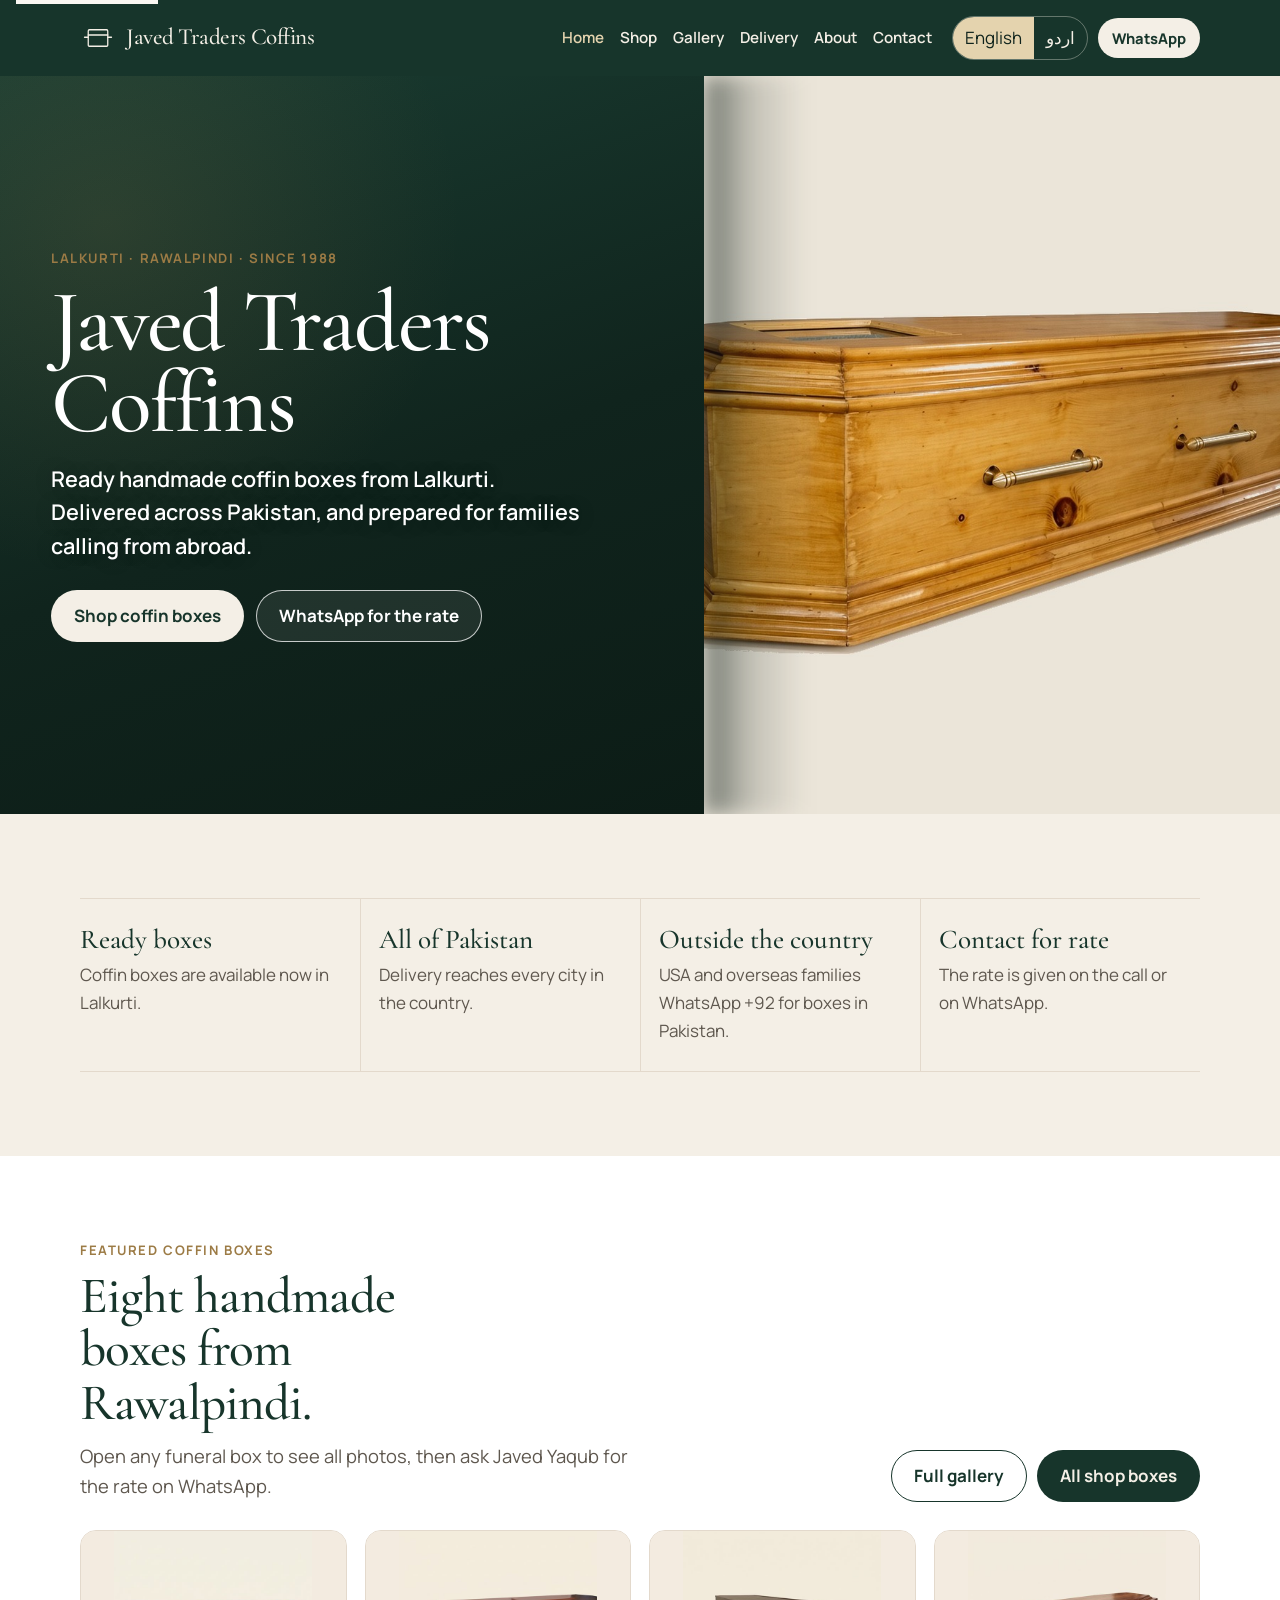
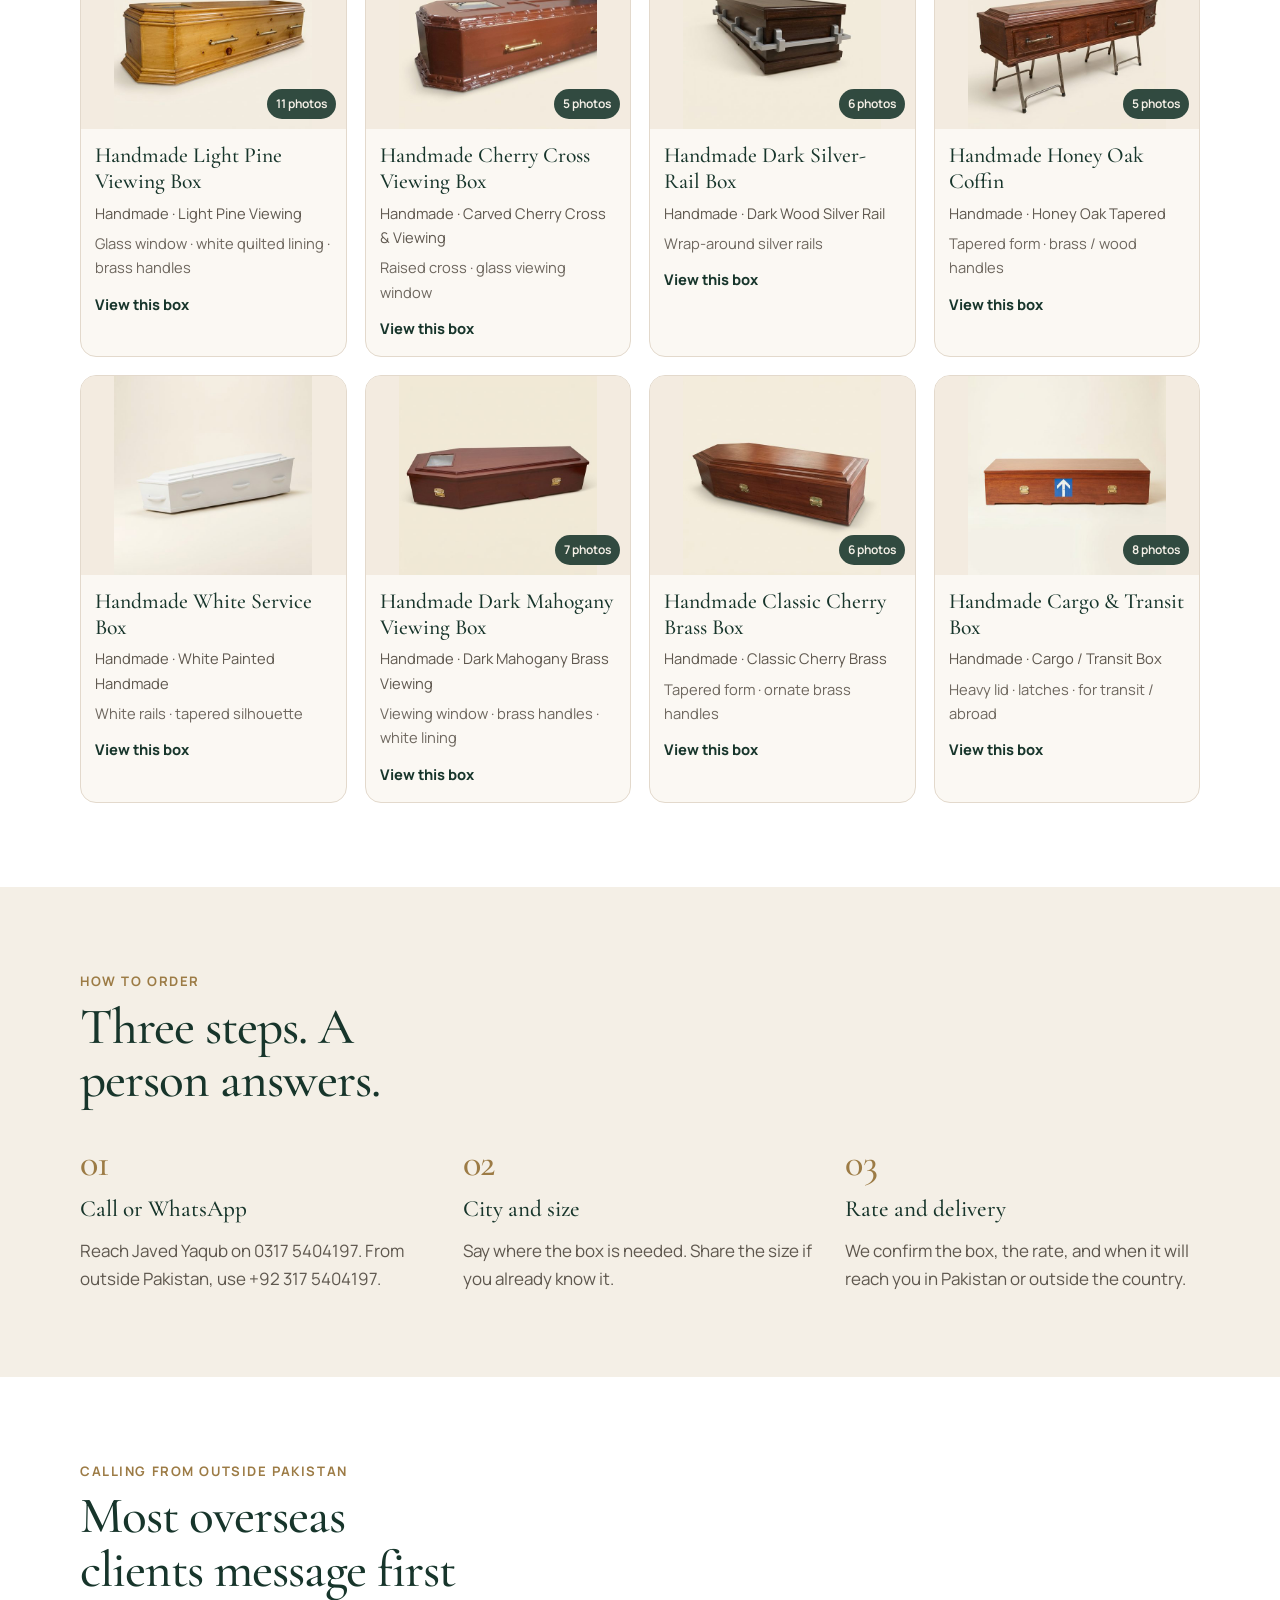
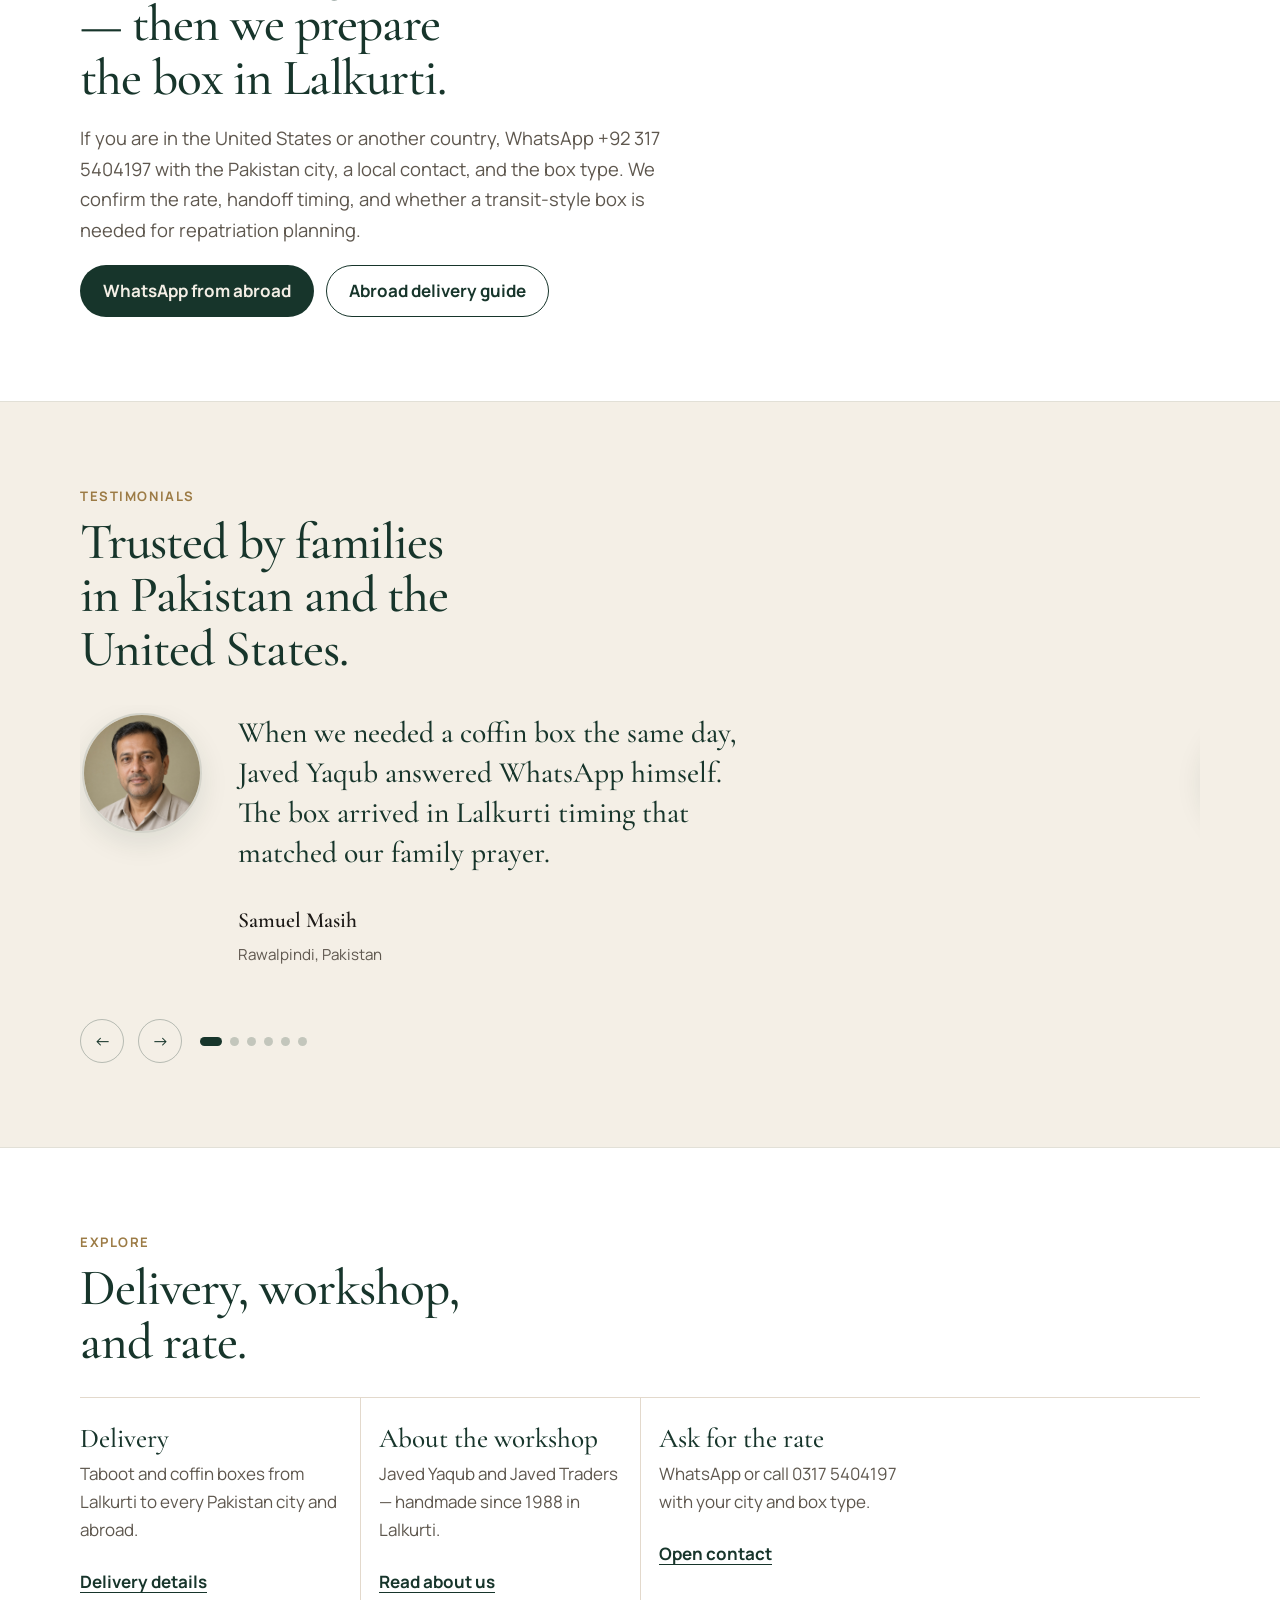
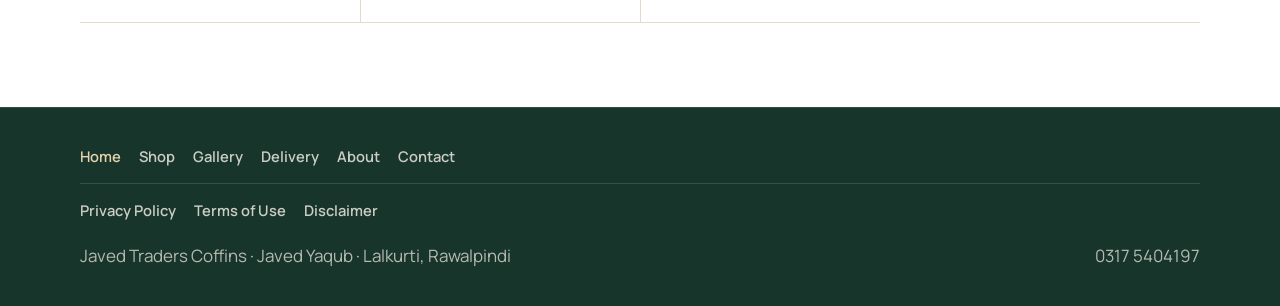
==== commit 7e04d19c: "Use cream and white section bands with shared legal footer pages. Match footer to the green header, " ====
--- a/index.html
+++ b/index.html
@@ -191,7 +191,7 @@
       </div>
     </section>
 
-    <section class="facts surface-sand" aria-label="Service facts">
+    <section class="facts surface-cream" aria-label="Service facts">
       <div class="container facts-grid">
         <article>
           <h2><span class="t-en">Ready boxes</span><span class="t-ur">تیار باکس</span></h2>
@@ -212,7 +212,7 @@
       </div>
     </section>
 
-    <section class="section section-tight surface-paper" id="boxes" aria-label="Featured coffin boxes">
+    <section class="section section-tight surface-white" id="boxes" aria-label="Featured coffin boxes">
       <div class="container loop-head">
         <div>
           <p class="eyebrow"><span class="t-en">Featured coffin boxes</span><span class="t-ur">منتخب کوفن باکس</span></p>
@@ -235,7 +235,7 @@
       </div>
     </section>
 
-    <section class="section section-tight surface-sage" id="order">
+    <section class="section section-tight surface-cream" id="order">
       <div class="container">
         <p class="eyebrow"><span class="t-en">How to order</span><span class="t-ur">آرڈر کیسے کریں</span></p>
         <h2 class="display">
@@ -271,7 +271,7 @@
       </div>
     </section>
 
-    <section class="section section-tight surface-cream" id="abroad-home">
+    <section class="section section-tight surface-white" id="abroad-home">
       <div class="container">
         <p class="eyebrow"><span class="t-en">Calling from outside Pakistan</span><span class="t-ur">بیرون ملک سے رابطہ</span></p>
         <h2 class="display">
@@ -289,7 +289,7 @@
       </div>
     </section>
 
-    <section class="section section-tight testimonials surface-brass" id="testimonials" aria-label="Testimonials">
+    <section class="section section-tight testimonials surface-cream" id="testimonials" aria-label="Testimonials">
       <div class="container">
         <p class="eyebrow"><span class="t-en">Testimonials</span><span class="t-ur">تاثرات</span></p>
         <h2 class="display">
@@ -313,7 +313,7 @@
       </div>
     </section>
 
-    <section class="section section-tight surface-sand" id="next">
+    <section class="section section-tight surface-white" id="next">
       <div class="container">
         <p class="eyebrow"><span class="t-en">Explore</span><span class="t-ur">مزید دیکھیں</span></p>
         <h2 class="display">
@@ -351,6 +351,11 @@
         <a href="about.html"><span class="t-en">About</span><span class="t-ur">تعارف</span></a>
         <a href="contact.html"><span class="t-en">Contact</span><span class="t-ur">رابطہ</span></a>
       </nav>
+      <nav class="footer-legal" aria-label="Legal">
+        <a href="privacy-policy.html"><span class="t-en">Privacy Policy</span><span class="t-ur">رازداری</span></a>
+        <a href="terms.html"><span class="t-en">Terms of Use</span><span class="t-ur">شرائط استعمال</span></a>
+        <a href="disclaimer.html"><span class="t-en">Disclaimer</span><span class="t-ur">دستبرداری</span></a>
+      </nav>
       <div class="footer-bar">
         <p>
           <span class="t-en">Javed Traders Coffins · Javed Yaqub · Lalkurti, Rawalpindi</span>
--- a/css/styles.css
+++ b/css/styles.css
@@ -11,10 +11,7 @@
   --header: 76px;
   --shadow: 0 24px 50px rgba(23, 53, 43, 0.08);
   --surface-cream: #f4efe6;
-  --surface-paper: #fbf8f3;
-  --surface-sand: #ebe4d8;
-  --surface-sage: #e3ebe6;
-  --surface-brass: #f0e6d4;
+  --surface-white: #ffffff;
 }
 
 *,
@@ -554,98 +551,29 @@
   padding-bottom: 10px;
 }
 
-/* Section surfaces — theme rhythm */
+/* Section surfaces — cream / white only */
 .surface-cream {
   background: var(--surface-cream);
 }
 
-.surface-paper {
-  background: var(--surface-paper);
-}
-
-.surface-sand {
-  background: var(--surface-sand);
-}
-
-.surface-sage {
-  background:
-    radial-gradient(ellipse 70% 55% at 100% 0%, rgba(23, 53, 43, 0.07), transparent 55%),
-    var(--surface-sage);
-}
-
-.surface-brass {
-  background:
-    radial-gradient(ellipse 70% 50% at 8% 0%, rgba(156, 123, 69, 0.14), transparent 55%),
-    var(--surface-brass);
-}
-
-.surface-ink {
-  background:
-    radial-gradient(ellipse at 15% 20%, rgba(156, 123, 69, 0.16), transparent 42%),
-    linear-gradient(160deg, #1a3d32 0%, var(--green-deep) 55%, #0c1c16 100%);
-  color: var(--cream);
-}
-
-.surface-ink .eyebrow,
-.surface-ink .display,
-.surface-ink .lede,
-.surface-ink h2,
-.surface-ink h3,
-.surface-ink p {
-  color: inherit;
-}
-
-.surface-ink .eyebrow {
-  color: var(--brass-soft);
-}
-
-.surface-ink .lede,
-.surface-ink p {
-  color: rgba(244, 239, 230, 0.88);
-}
-
-.surface-ink .btn-line {
-  border-color: rgba(244, 239, 230, 0.55);
-  color: var(--cream);
-}
-
-.surface-ink .btn-solid {
-  background: var(--cream);
-  color: var(--green);
-}
-
-.surface-ink .text-link {
-  color: var(--brass-soft);
+.surface-white {
+  background: var(--surface-white);
 }
 
 .page-hero.surface-cream,
-.page-hero.surface-paper,
-.page-hero.surface-sand,
-.page-hero.surface-sage,
-.page-hero.surface-brass {
+.page-hero.surface-white {
   padding-block: clamp(40px, 6vw, 64px) clamp(28px, 4vw, 40px);
 }
 
 .section.surface-cream,
-.section.surface-paper,
-.section.surface-sand,
-.section.surface-sage,
-.section.surface-brass,
-.section.surface-ink,
+.section.surface-white,
 .facts.surface-cream,
-.facts.surface-paper,
-.facts.surface-sand,
-.facts.surface-sage,
-.facts.surface-brass {
+.facts.surface-white {
   padding-block: clamp(48px, 7vw, 84px);
 }
 
 .section-tight.surface-cream,
-.section-tight.surface-paper,
-.section-tight.surface-sand,
-.section-tight.surface-sage,
-.section-tight.surface-brass,
-.section-tight.surface-ink {
+.section-tight.surface-white {
   padding-block: clamp(48px, 7vw, 84px);
 }
 
@@ -1075,19 +1003,31 @@
 }
 
 .site-footer {
-  padding: 28px 0 108px;
-  color: var(--muted);
-  border-top: 1px solid var(--line);
-}
-
-.footer-nav {
+  padding: 36px 0 108px;
+  background: var(--green);
+  color: rgba(244, 239, 230, 0.82);
+  border-top: 1px solid rgba(244, 239, 230, 0.12);
+}
+
+.footer-nav,
+.footer-legal {
   display: flex;
   flex-wrap: wrap;
   gap: 10px 18px;
-  margin-bottom: 18px;
-}
-
-.footer-nav a {
+}
+
+.footer-nav {
+  margin-bottom: 14px;
+}
+
+.footer-legal {
+  margin-bottom: 20px;
+  padding-top: 14px;
+  border-top: 1px solid rgba(244, 239, 230, 0.14);
+}
+
+.footer-nav a,
+.footer-legal a {
   color: rgba(244, 239, 230, 0.82);
   text-decoration: none;
   font-size: 0.92rem;
@@ -1095,7 +1035,9 @@
 }
 
 .footer-nav a:hover,
-.footer-nav a[aria-current="page"] {
+.footer-nav a[aria-current="page"],
+.footer-legal a:hover,
+.footer-legal a[aria-current="page"] {
   color: var(--brass-soft);
 }
 
@@ -1104,6 +1046,37 @@
   flex-wrap: wrap;
   justify-content: space-between;
   gap: 8px 24px;
+  color: rgba(244, 239, 230, 0.72);
+}
+
+.legal-prose {
+  max-width: 68ch;
+}
+
+.legal-prose h2 {
+  margin-top: 28px;
+  font-family: "Cormorant Garamond", Georgia, serif;
+  font-size: 1.65rem;
+  font-weight: 600;
+  color: var(--green);
+}
+
+.legal-prose p,
+.legal-prose li {
+  color: var(--muted);
+}
+
+.legal-prose ul {
+  margin: 12px 0 0;
+  padding-inline-start: 1.2em;
+}
+
+.legal-prose li + li {
+  margin-top: 8px;
+}
+
+.legal-prose p + p {
+  margin-top: 14px;
 }
 
 .dock {
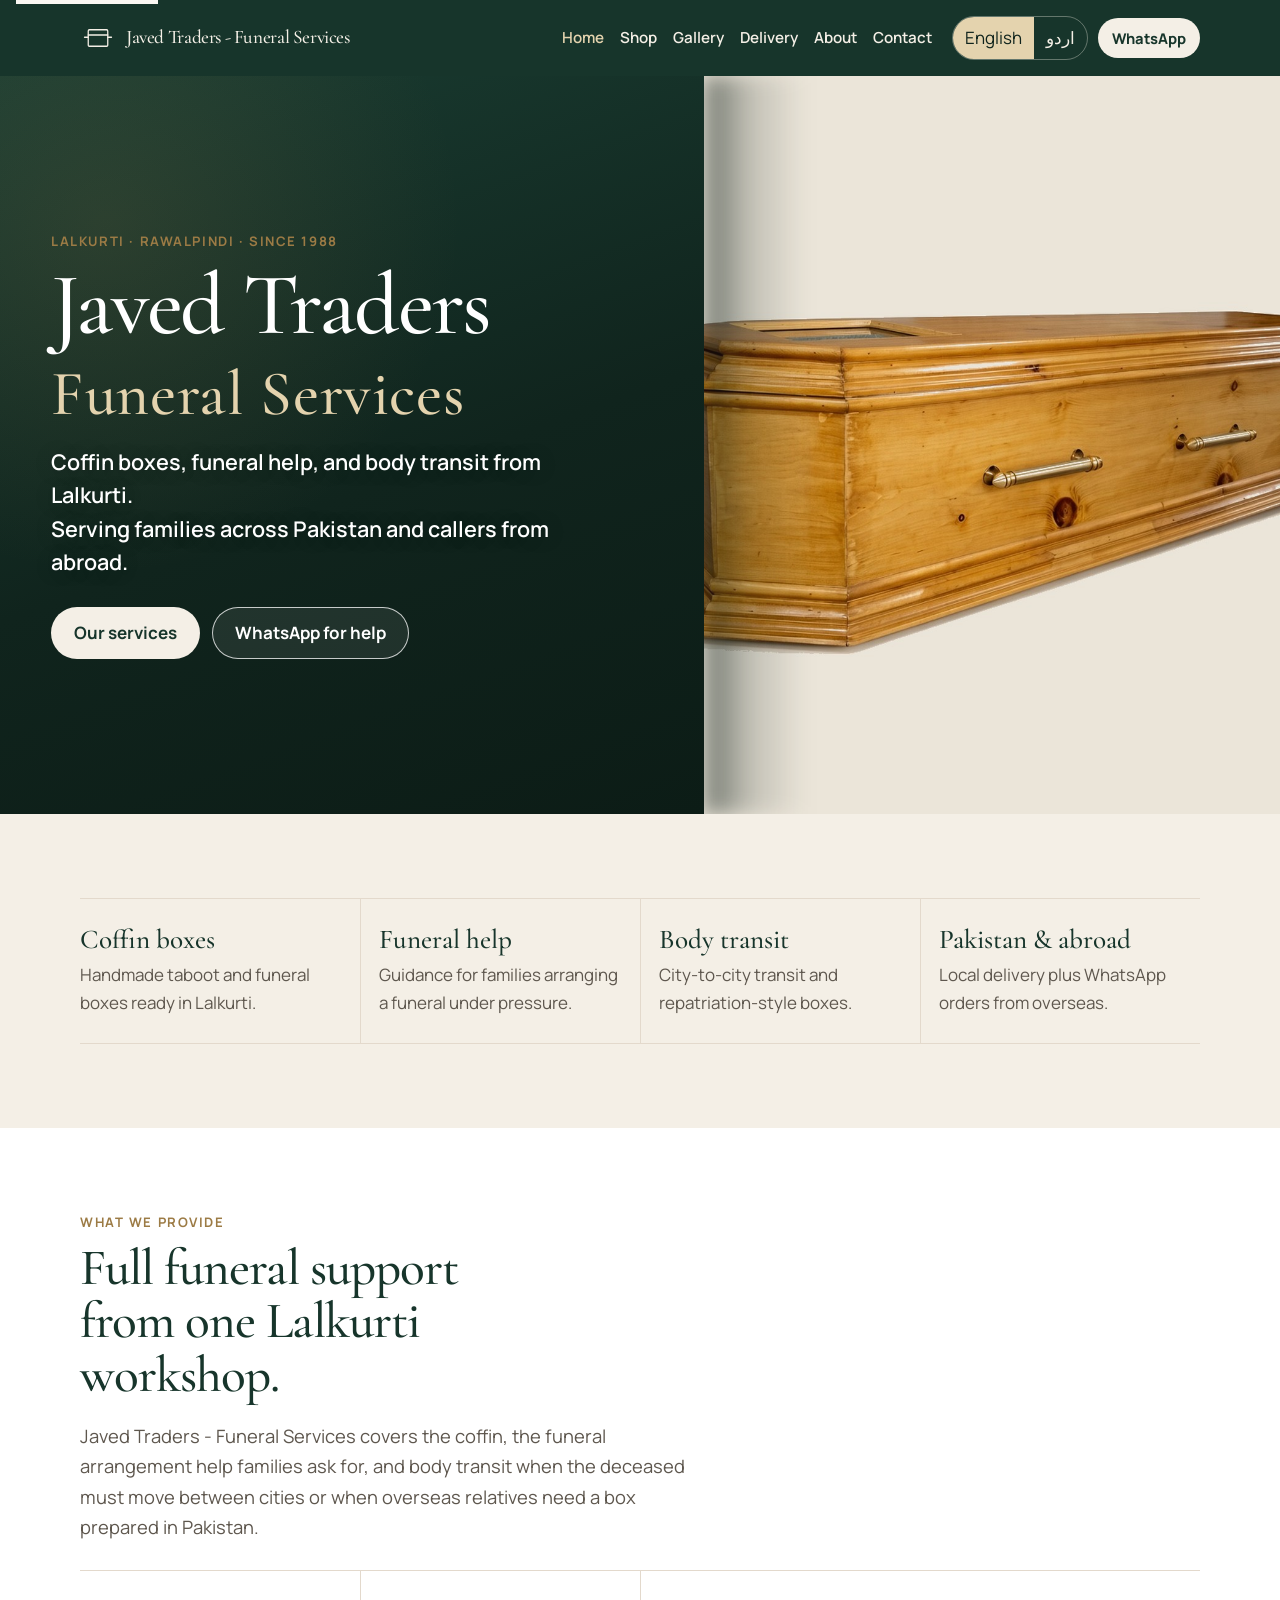
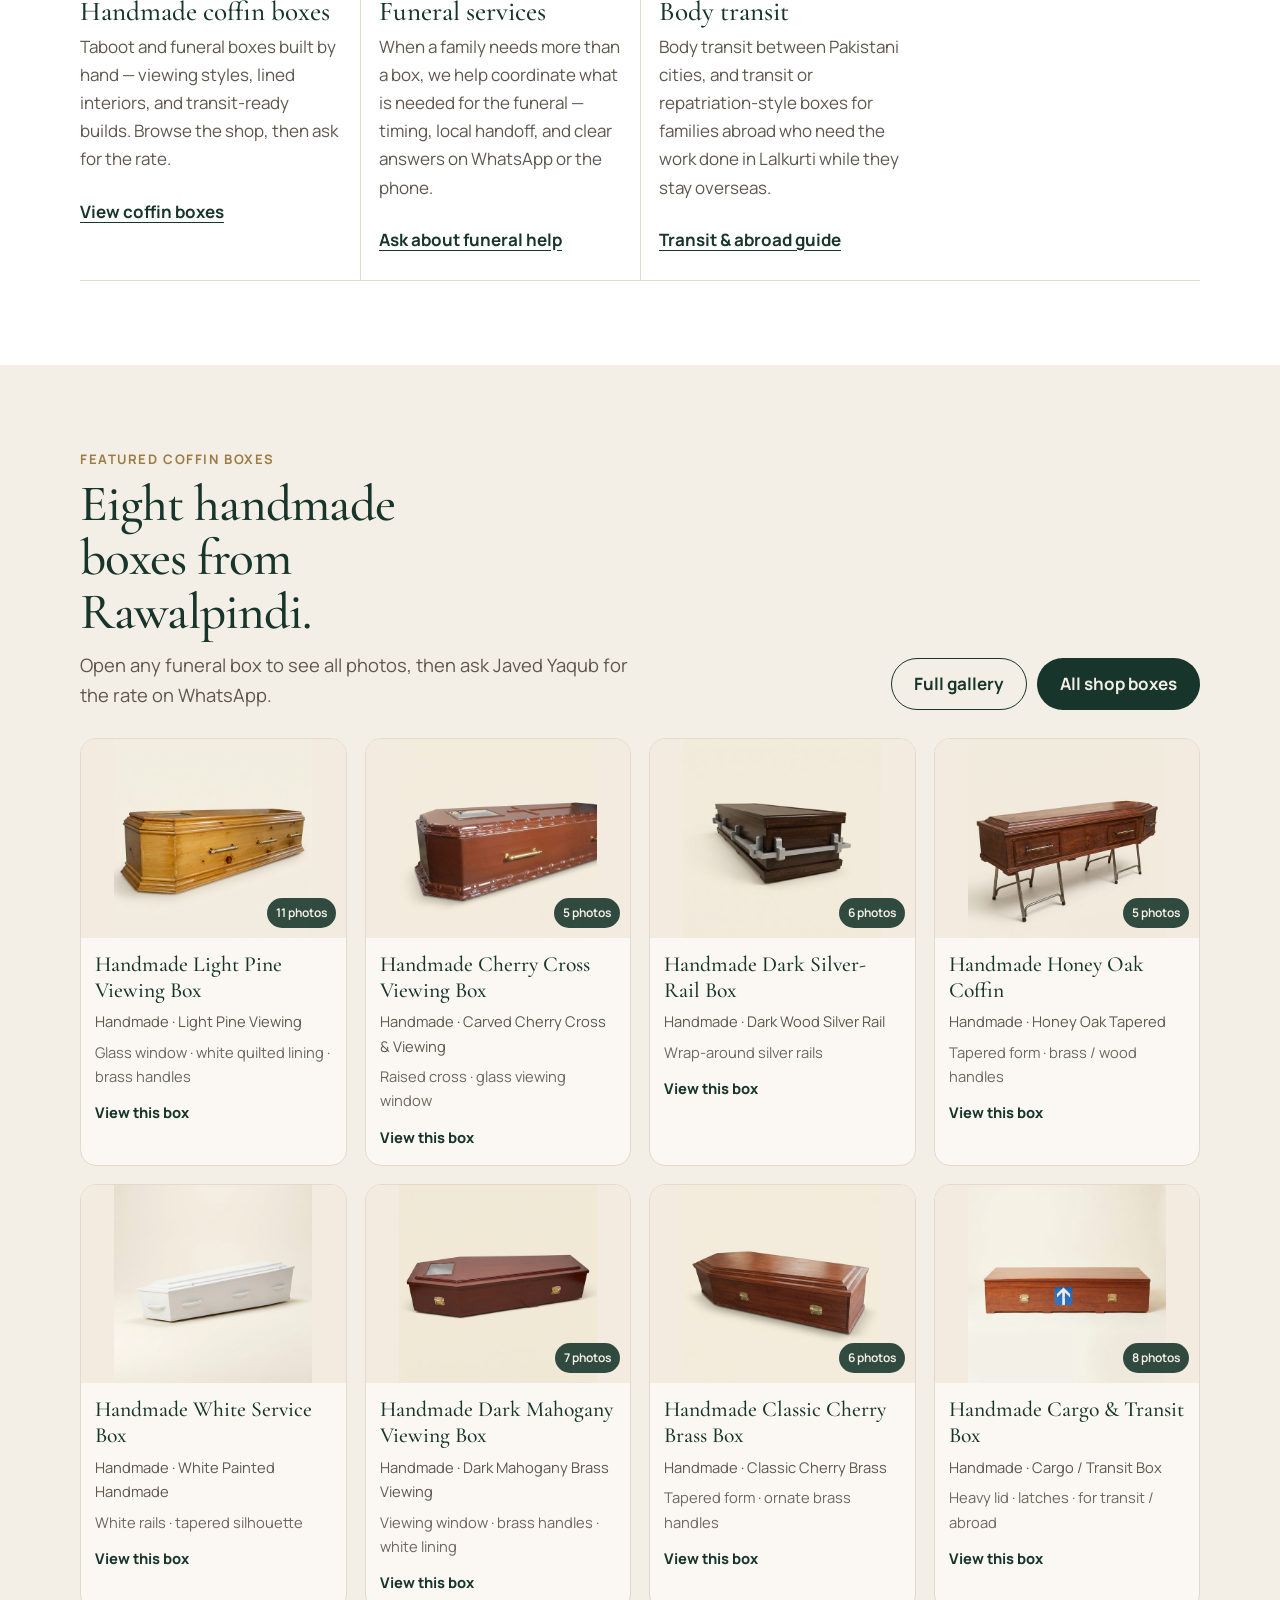
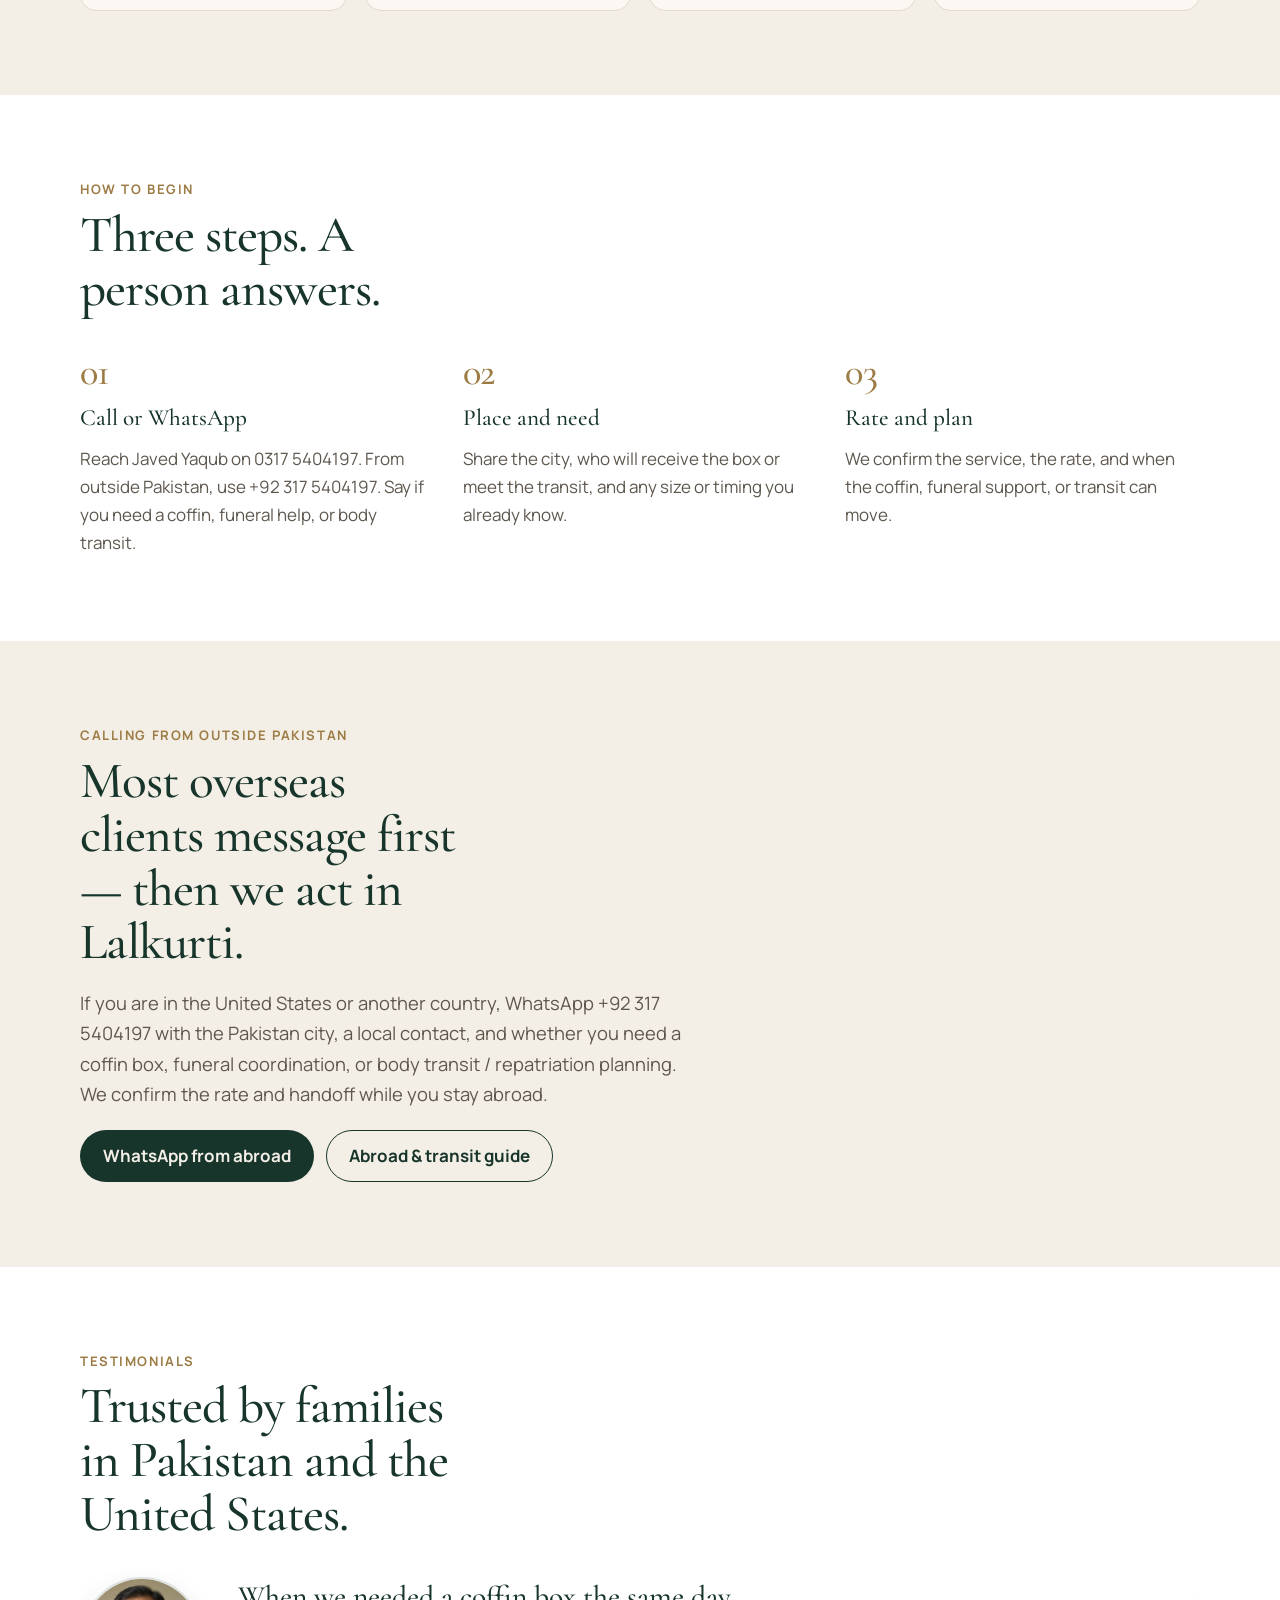
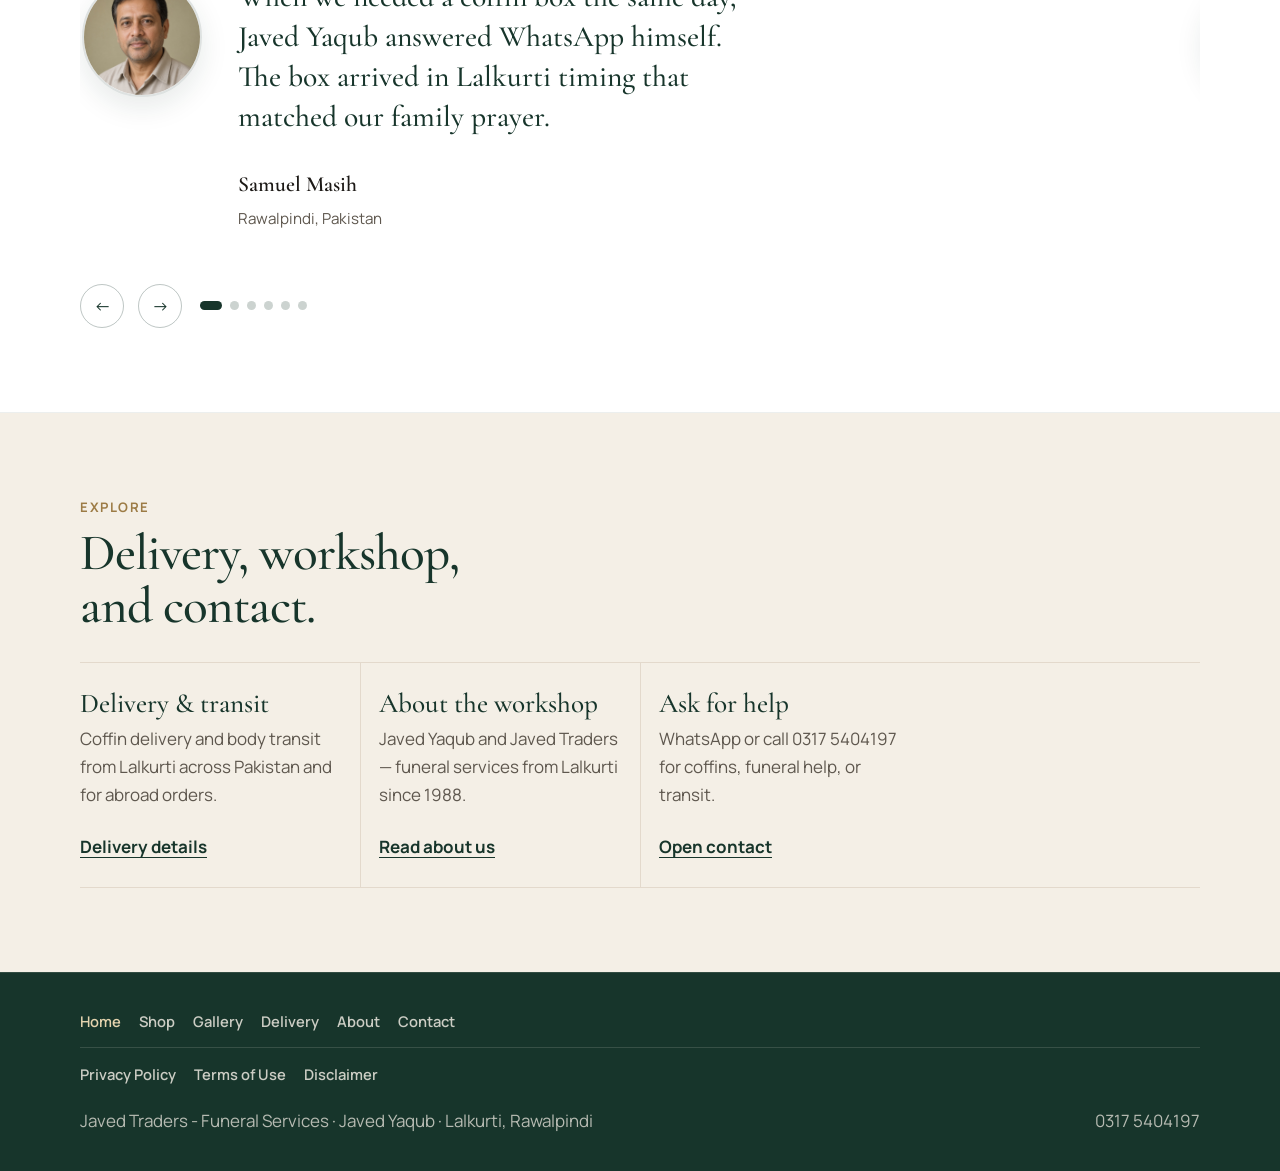
==== commit 3cc43afb: "Rebrand as Javed Traders - Funeral Services with full home offerings. Rename sitewide and expand the" ====
--- a/index.html
+++ b/index.html
@@ -11,10 +11,10 @@
       }
     } catch (e) {}
   </script>
-  <title>Handmade Coffin Boxes in Rawalpindi | Javed Traders Coffins</title>
-  <meta name="description" content="Buy handmade coffin boxes and funeral boxes in Rawalpindi from Javed Traders Coffins in Lalkurti. Ready boxes, Pakistan delivery, and orders from abroad. Call or WhatsApp 0317 5404197 for the rate.">
-  <meta name="keywords" content="coffin boxes Rawalpindi, taboot Rawalpindi, تابوت راولپنڈی, funeral box Lalkurti, coffin box Pakistan, janaaza box, جنازہ باکس, handmade coffin Islamabad, coffin delivery Rawalpindi, Javed Traders Coffins, Javed Traders">
-  <meta name="author" content="Javed Yaqub, Javed Traders, Javed Traders Coffins">
+  <title>Funeral Services Rawalpindi | Coffins & Body Transit | Javed Traders</title>
+  <meta name="description" content="Javed Traders - Funeral Services in Lalkurti, Rawalpindi: handmade coffin boxes, funeral arrangements, and body transit across Pakistan and for orders from abroad. WhatsApp 0317 5404197.">
+  <meta name="keywords" content="funeral services Rawalpindi, body transit Pakistan, coffin boxes Rawalpindi, taboot Rawalpindi, تابوت راولپنڈی, janaaza services, repatriation coffin, funeral box Lalkurti, Javed Traders Funeral Services, جنازہ خدمات">
+  <meta name="author" content="Javed Yaqub, Javed Traders - Funeral Services">
   <meta name="robots" content="index, follow, max-image-preview:large">
   <meta name="geo.region" content="PK-PB">
   <meta name="geo.placename" content="Rawalpindi">
@@ -23,18 +23,18 @@
   <link rel="alternate" hreflang="en" href="https://javedfuneralboxes.vercel.app/">
   <link rel="alternate" hreflang="ur" href="https://javedfuneralboxes.vercel.app/">
   <link rel="alternate" hreflang="x-default" href="https://javedfuneralboxes.vercel.app/">
-  <meta property="og:site_name" content="Javed Traders Coffins">
+  <meta property="og:site_name" content="Javed Traders - Funeral Services">
   <meta property="og:locale" content="en_PK">
   <meta property="og:locale:alternate" content="ur_PK">
-  <meta property="og:title" content="Handmade Coffin Boxes in Rawalpindi | Javed Traders Coffins">
-  <meta property="og:description" content="Handmade coffin and funeral boxes from Javed Traders Coffins, Lalkurti, Rawalpindi. Delivery across Pakistan and outside the country. Contact for rate.">
+  <meta property="og:title" content="Funeral Services Rawalpindi | Coffins & Body Transit | Javed Traders">
+  <meta property="og:description" content="Coffin boxes, funeral services, and body transit from Lalkurti, Rawalpindi. Pakistan-wide and abroad orders. WhatsApp 0317 5404197.">
   <meta property="og:type" content="website">
   <meta property="og:url" content="https://javedfuneralboxes.vercel.app/">
   <meta property="og:image" content="https://javedfuneralboxes.vercel.app/images/hero/hero-main.jpg">
   <meta property="og:image:alt" content="Handmade light pine coffin box from Lalkurti, Rawalpindi">
   <meta name="twitter:card" content="summary_large_image">
-  <meta name="twitter:title" content="Handmade Coffin Boxes in Rawalpindi | Javed Traders Coffins">
-  <meta name="twitter:description" content="Ready handmade coffin boxes from Lalkurti, Rawalpindi. Pakistan delivery and abroad orders. WhatsApp 0317 5404197.">
+  <meta name="twitter:title" content="Funeral Services Rawalpindi | Coffins & Body Transit | Javed Traders">
+  <meta name="twitter:description" content="Coffins, funeral help, and body transit from Lalkurti. Pakistan delivery and abroad orders. WhatsApp 0317 5404197.">
   <meta name="twitter:image" content="https://javedfuneralboxes.vercel.app/images/hero/hero-main.jpg">
   <link rel="icon" href="images/mark.svg" type="image/svg+xml">
   <link rel="preconnect" href="https://fonts.googleapis.com">
@@ -49,17 +49,17 @@
         "@type": "WebSite",
         "@id": "https://javedfuneralboxes.vercel.app/#website",
         "url": "https://javedfuneralboxes.vercel.app/",
-        "name": "Javed Traders Coffins",
-        "description": "Handmade coffin boxes and funeral boxes from Lalkurti, Rawalpindi.",
+        "name": "Javed Traders - Funeral Services",
+        "description": "Funeral services, handmade coffin boxes, and body transit from Lalkurti, Rawalpindi.",
         "inLanguage": ["en", "ur"],
         "publisher": { "@id": "https://javedfuneralboxes.vercel.app/#business" }
       },
       {
-        "@type": ["LocalBusiness", "HomeAndConstructionBusiness"],
+        "@type": ["LocalBusiness", "FuneralHome"],
         "@id": "https://javedfuneralboxes.vercel.app/#business",
-        "name": "Javed Traders Coffins",
+        "name": "Javed Traders - Funeral Services",
         "legalName": "Javed Traders",
-        "alternateName": ["Javed Traders", "Javed Funeral Boxes", "Javed Funeral Coffin Box", "جاوید ٹریڈرز کوفنز", "جاوید ٹریڈرز"],
+        "alternateName": ["Javed Traders", "Javed Funeral Boxes", "Javed Traders Coffins", "جاوید ٹریڈرز - جنازہ خدمات", "جاوید ٹریڈرز"],
         "url": "https://javedfuneralboxes.vercel.app/",
         "founder": { "@type": "Person", "name": "Javed Yaqub" },
         "telephone": "+923175404197",
@@ -68,7 +68,7 @@
           "https://javedfuneralboxes.vercel.app/images/hero/hero-main.jpg"
         ],
         "logo": "https://javedfuneralboxes.vercel.app/images/mark.svg",
-        "description": "Handmade coffin boxes and funeral boxes from Javed Traders Coffins in Lalkurti, Rawalpindi. Delivery across Pakistan and orders from outside the country.",
+        "description": "Javed Traders - Funeral Services in Lalkurti, Rawalpindi provides handmade coffin boxes, funeral arrangement support, and body transit across Pakistan and for overseas families.",
         "address": {
           "@type": "PostalAddress",
           "streetAddress": "Lalkurti",
@@ -92,11 +92,11 @@
         "sameAs": ["https://www.facebook.com/javed.yaqub.31"],
         "hasOfferCatalog": {
           "@type": "OfferCatalog",
-          "name": "Handmade coffin boxes",
+          "name": "Funeral services",
           "itemListElement": [
-            { "@type": "Offer", "itemOffered": { "@type": "Product", "name": "Handmade coffin box" } },
-            { "@type": "Offer", "itemOffered": { "@type": "Product", "name": "Funeral box Rawalpindi" } },
-            { "@type": "Offer", "itemOffered": { "@type": "Product", "name": "Cargo repatriation transit box" } }
+            { "@type": "Offer", "itemOffered": { "@type": "Service", "name": "Handmade coffin and taboot boxes" } },
+            { "@type": "Offer", "itemOffered": { "@type": "Service", "name": "Funeral arrangement support" } },
+            { "@type": "Offer", "itemOffered": { "@type": "Service", "name": "Body transit and repatriation boxes" } }
           ]
         }
       }
@@ -118,8 +118,8 @@
           <path d="M11 20h26M6 23h5M37 23h5" fill="none" stroke="currentColor" stroke-width="1.7" stroke-linecap="round"/>
         </svg>
         <span class="brand-text">
-          <span class="t-en">Javed Traders Coffins</span>
-          <span class="t-ur">جاوید ٹریڈرز کوفنز</span>
+          <span class="t-en">Javed Traders - Funeral Services</span>
+          <span class="t-ur">جاوید ٹریڈرز - جنازہ خدمات</span>
         </span>
       </a>
 
@@ -160,21 +160,21 @@
             <span class="t-ur">لالکورٹی · راولپنڈی · ۱۹۸۸ سے</span>
           </p>
           <h1>
-            <span class="t-en">Javed Traders Coffins</span>
-            <span class="t-ur">جاوید ٹریڈرز کوفنز</span>
+            <span class="t-en">Javed Traders<br class="hero-lede-br"><span class="hero-h1-sub">Funeral Services</span></span>
+            <span class="t-ur">جاوید ٹریڈرز<br class="hero-lede-br"><span class="hero-h1-sub">جنازہ خدمات</span></span>
           </h1>
           <p class="lede hero-lede">
-            <span class="t-en">Ready handmade coffin boxes from Lalkurti.<br class="hero-lede-br">Delivered across Pakistan, and prepared for families calling from abroad.</span>
-            <span class="t-ur">لالکورٹی سے تیار ہاتھ سے بنے کوفن باکس۔<br class="hero-lede-br">پورے پاکستان ڈیلیوری، اور بیرون ملک سے رابطہ کرنے والے خاندانوں کے لیے۔</span>
+            <span class="t-en">Coffin boxes, funeral help, and body transit from Lalkurti.<br class="hero-lede-br">Serving families across Pakistan and callers from abroad.</span>
+            <span class="t-ur">لالکورٹی سے کوفن باکس، جنازہ مدد، اور باڈی ٹرانزٹ۔<br class="hero-lede-br">پورے پاکستان اور بیرون ملک سے رابطہ کرنے والے خاندانوں کے لیے۔</span>
           </p>
           <div class="hero-actions">
-            <a class="btn btn-solid btn-on-dark" href="shop.html">
-              <span class="t-en">Shop coffin boxes</span>
-              <span class="t-ur">کوفن باکس دیکھیں</span>
+            <a class="btn btn-solid btn-on-dark" href="#services">
+              <span class="t-en">Our services</span>
+              <span class="t-ur">ہماری خدمات</span>
             </a>
             <a class="btn btn-ghost js-wa" href="https://wa.me/923175404197" target="_blank" rel="noopener">
-              <span class="t-en">WhatsApp for the rate</span>
-              <span class="t-ur">ریٹ کے لیے واٹس ایپ</span>
+              <span class="t-en">WhatsApp for help</span>
+              <span class="t-ur">مدد کے لیے واٹس ایپ</span>
             </a>
           </div>
         </div>
@@ -194,25 +194,56 @@
     <section class="facts surface-cream" aria-label="Service facts">
       <div class="container facts-grid">
         <article>
-          <h2><span class="t-en">Ready boxes</span><span class="t-ur">تیار باکس</span></h2>
-          <p><span class="t-en">Coffin boxes are available now in Lalkurti.</span><span class="t-ur">کوفن باکس لالکورٹی میں اب موجود ہیں۔</span></p>
+          <h2><span class="t-en">Coffin boxes</span><span class="t-ur">کوفن باکس</span></h2>
+          <p><span class="t-en">Handmade taboot and funeral boxes ready in Lalkurti.</span><span class="t-ur">لالکورٹی میں ہاتھ سے تیار تابوت اور فنرل باکس تیار۔</span></p>
         </article>
         <article>
-          <h2><span class="t-en">All of Pakistan</span><span class="t-ur">پورا پاکستان</span></h2>
-          <p><span class="t-en">Delivery reaches every city in the country.</span><span class="t-ur">ڈیلیوری ملک کے ہر شہر تک جاتی ہے۔</span></p>
+          <h2><span class="t-en">Funeral help</span><span class="t-ur">جنازہ مدد</span></h2>
+          <p><span class="t-en">Guidance for families arranging a funeral under pressure.</span><span class="t-ur">دباؤ میں جنازہ کا بندوبست کرنے والے خاندانوں کی رہنمائی۔</span></p>
         </article>
         <article>
-          <h2><span class="t-en">Outside the country</span><span class="t-ur">بیرون ملک</span></h2>
-          <p><span class="t-en">USA and overseas families WhatsApp +92 for boxes in Pakistan.</span><span class="t-ur">امریکہ اور بیرون ملک خاندان پاکستان میں باکس کے لیے +92 پر واٹس ایپ کرتے ہیں۔</span></p>
+          <h2><span class="t-en">Body transit</span><span class="t-ur">باڈی ٹرانزٹ</span></h2>
+          <p><span class="t-en">City-to-city transit and repatriation-style boxes.</span><span class="t-ur">شہر بہ شہر ٹرانزٹ اور ریپٹری ایشن طرز کے باکس۔</span></p>
         </article>
         <article>
-          <h2><span class="t-en">Contact for rate</span><span class="t-ur">ریٹ کے لیے رابطہ</span></h2>
-          <p><span class="t-en">The rate is given on the call or on WhatsApp.</span><span class="t-ur">ریٹ کال یا واٹس ایپ پر بتایا جاتا ہے۔</span></p>
+          <h2><span class="t-en">Pakistan &amp; abroad</span><span class="t-ur">پاکستان اور بیرون ملک</span></h2>
+          <p><span class="t-en">Local delivery plus WhatsApp orders from overseas.</span><span class="t-ur">مقامی ڈیلیوری اور بیرون ملک سے واٹس ایپ آرڈر۔</span></p>
         </article>
       </div>
     </section>
 
-    <section class="section section-tight surface-white" id="boxes" aria-label="Featured coffin boxes">
+    <section class="section section-tight surface-white" id="services" aria-label="Funeral services">
+      <div class="container">
+        <p class="eyebrow"><span class="t-en">What we provide</span><span class="t-ur">ہم کیا فراہم کرتے ہیں</span></p>
+        <h2 class="display">
+          <span class="t-en">Full funeral support from one Lalkurti workshop.</span>
+          <span class="t-ur">لالکورٹی کی ایک ورکشاپ سے مکمل جنازہ سپورٹ۔</span>
+        </h2>
+        <p class="lede">
+          <span class="t-en">Javed Traders - Funeral Services covers the coffin, the funeral arrangement help families ask for, and body transit when the deceased must move between cities or when overseas relatives need a box prepared in Pakistan.</span>
+          <span class="t-ur">جاوید ٹریڈرز - جنازہ خدمات میں کوفن، جنازہ بندوبست کی مدد، اور باڈی ٹرانزٹ شامل ہے جب مرحوم کو شہروں کے درمیان لے جانا ہو یا بیرون ملک رشتہ داروں کو پاکستان میں باکس چاہیے۔</span>
+        </p>
+        <div class="facts-grid" style="margin-top: 28px;">
+          <article>
+            <h2><span class="t-en">Handmade coffin boxes</span><span class="t-ur">ہاتھ سے تیار کوفن باکس</span></h2>
+            <p><span class="t-en">Taboot and funeral boxes built by hand — viewing styles, lined interiors, and transit-ready builds. Browse the shop, then ask for the rate.</span><span class="t-ur">تابوت اور فنرل باکس ہاتھ سے تیار — ویونگ طرز، استر والے اندرون، اور ٹرانزٹ کے لیے مضبوط باکس۔ دکان دیکھیں، پھر ریٹ پوچھیں۔</span></p>
+            <p><a class="text-link" href="shop.html"><span class="t-en">View coffin boxes</span><span class="t-ur">کوفن باکس دیکھیں</span></a></p>
+          </article>
+          <article>
+            <h2><span class="t-en">Funeral services</span><span class="t-ur">جنازہ خدمات</span></h2>
+            <p><span class="t-en">When a family needs more than a box, we help coordinate what is needed for the funeral — timing, local handoff, and clear answers on WhatsApp or the phone.</span><span class="t-ur">جب خاندان کو صرف باکس سے زیادہ چاہیے، ہم جنازہ کے لیے درکار بندوبست میں مدد کرتے ہیں — وقت، مقامی حوالگی، اور واٹس ایپ یا فون پر واضح جواب۔</span></p>
+            <p><a class="text-link" href="contact.html"><span class="t-en">Ask about funeral help</span><span class="t-ur">جنازہ مدد پوچھیں</span></a></p>
+          </article>
+          <article>
+            <h2><span class="t-en">Body transit</span><span class="t-ur">باڈی ٹرانزٹ</span></h2>
+            <p><span class="t-en">Body transit between Pakistani cities, and transit or repatriation-style boxes for families abroad who need the work done in Lalkurti while they stay overseas.</span><span class="t-ur">پاکستانی شہروں کے درمیان باڈی ٹرانزٹ، اور بیرون ملک خاندانوں کے لیے ٹرانزٹ یا ریپٹری ایشن باکس جب کام لالکورٹی میں ہو اور وہ باہر رہیں۔</span></p>
+            <p><a class="text-link" href="delivery.html#abroad"><span class="t-en">Transit &amp; abroad guide</span><span class="t-ur">ٹرانزٹ اور بیرون ملک گائیڈ</span></a></p>
+          </article>
+        </div>
+      </div>
+    </section>
+
+    <section class="section section-tight surface-cream" id="boxes" aria-label="Featured coffin boxes">
       <div class="container loop-head">
         <div>
           <p class="eyebrow"><span class="t-en">Featured coffin boxes</span><span class="t-ur">منتخب کوفن باکس</span></p>
@@ -235,9 +266,9 @@
       </div>
     </section>
 
-    <section class="section section-tight surface-cream" id="order">
-      <div class="container">
-        <p class="eyebrow"><span class="t-en">How to order</span><span class="t-ur">آرڈر کیسے کریں</span></p>
+    <section class="section section-tight surface-white" id="order">
+      <div class="container">
+        <p class="eyebrow"><span class="t-en">How to begin</span><span class="t-ur">شروع کیسے کریں</span></p>
         <h2 class="display">
           <span class="t-en">Three steps. A person answers.</span>
           <span class="t-ur">تین قدم۔ جواب خود ملتا ہے۔</span>
@@ -247,49 +278,49 @@
             <span class="step-no">01</span>
             <h3><span class="t-en">Call or WhatsApp</span><span class="t-ur">کال یا واٹس ایپ</span></h3>
             <p>
-              <span class="t-en">Reach Javed Yaqub on 0317 5404197. From outside Pakistan, use +92 317 5404197.</span>
-              <span class="t-ur">جاوید یعقوب سے 0317 5404197 پر رابطہ کریں۔ بیرون ملک سے +92 317 5404197 استعمال کریں۔</span>
+              <span class="t-en">Reach Javed Yaqub on 0317 5404197. From outside Pakistan, use +92 317 5404197. Say if you need a coffin, funeral help, or body transit.</span>
+              <span class="t-ur">جاوید یعقوب سے 0317 5404197 پر رابطہ کریں۔ بیرون ملک سے +92 317 5404197۔ بتائیں کوفن چاہیے، جنازہ مدد، یا باڈی ٹرانزٹ۔</span>
             </p>
           </li>
           <li>
             <span class="step-no">02</span>
-            <h3><span class="t-en">City and size</span><span class="t-ur">شہر اور سائز</span></h3>
+            <h3><span class="t-en">Place and need</span><span class="t-ur">جگہ اور ضرورت</span></h3>
             <p>
-              <span class="t-en">Say where the box is needed. Share the size if you already know it.</span>
-              <span class="t-ur">بتائیں باکس کہاں چاہیے۔ سائز معلوم ہو تو وہ بھی بتا دیں۔</span>
+              <span class="t-en">Share the city, who will receive the box or meet the transit, and any size or timing you already know.</span>
+              <span class="t-ur">شہر، باکس وصول کرنے والا یا ٹرانزٹ سے ملنے والا، اور معلوم سائز یا وقت بتائیں۔</span>
             </p>
           </li>
           <li>
             <span class="step-no">03</span>
-            <h3><span class="t-en">Rate and delivery</span><span class="t-ur">ریٹ اور ڈیلیوری</span></h3>
+            <h3><span class="t-en">Rate and plan</span><span class="t-ur">ریٹ اور منصوبہ</span></h3>
             <p>
-              <span class="t-en">We confirm the box, the rate, and when it will reach you in Pakistan or outside the country.</span>
-              <span class="t-ur">ہم باکس، ریٹ، اور یہ تصدیق کرتے ہیں کہ وہ پاکستان میں یا بیرون ملک کب پہنچے گا۔</span>
+              <span class="t-en">We confirm the service, the rate, and when the coffin, funeral support, or transit can move.</span>
+              <span class="t-ur">ہم خدمت، ریٹ، اور یہ تصدیق کرتے ہیں کہ کوفن، جنازہ سپورٹ، یا ٹرانزٹ کب حرکت کر سکتا ہے۔</span>
             </p>
           </li>
         </ol>
       </div>
     </section>
 
-    <section class="section section-tight surface-white" id="abroad-home">
+    <section class="section section-tight surface-cream" id="abroad-home">
       <div class="container">
         <p class="eyebrow"><span class="t-en">Calling from outside Pakistan</span><span class="t-ur">بیرون ملک سے رابطہ</span></p>
         <h2 class="display">
-          <span class="t-en">Most overseas clients message first — then we prepare the box in Lalkurti.</span>
-          <span class="t-ur">زیادہ تر بیرون ملک کلائنٹ پہلے میسج کرتے ہیں — پھر باکس لالکورٹی میں تیار ہوتا ہے۔</span>
+          <span class="t-en">Most overseas clients message first — then we act in Lalkurti.</span>
+          <span class="t-ur">زیادہ تر بیرون ملک کلائنٹ پہلے میسج کرتے ہیں — پھر کام لالکورٹی میں ہوتا ہے۔</span>
         </h2>
         <p class="lede">
-          <span class="t-en">If you are in the United States or another country, WhatsApp <span class="ltr">+92 317 5404197</span> with the Pakistan city, a local contact, and the box type. We confirm the rate, handoff timing, and whether a transit-style box is needed for repatriation planning.</span>
-          <span class="t-ur">اگر آپ امریکہ یا دوسرے ملک میں ہیں تو واٹس ایپ <span class="ltr">+92 317 5404197</span> پر پاکستان کا شہر، مقامی رابطہ، اور باکس کی قسم بھیجیں۔ ہم ریٹ، حوالگی کا وقت، اور ریپٹری ایشن کے لیے ٹرانزٹ باکس کی ضرورت تصدیق کرتے ہیں۔</span>
+          <span class="t-en">If you are in the United States or another country, WhatsApp <span class="ltr">+92 317 5404197</span> with the Pakistan city, a local contact, and whether you need a coffin box, funeral coordination, or body transit / repatriation planning. We confirm the rate and handoff while you stay abroad.</span>
+          <span class="t-ur">اگر آپ امریکہ یا دوسرے ملک میں ہیں تو واٹس ایپ <span class="ltr">+92 317 5404197</span> پر پاکستان کا شہر، مقامی رابطہ، اور یہ بتائیں کہ کوفن باکس، جنازہ کوآرڈینیشن، یا باڈی ٹرانزٹ / ریپٹری ایشن چاہیے۔ آپ باہر رہیں؛ ہم ریٹ اور حوالگی تصدیق کرتے ہیں۔</span>
         </p>
         <div class="hero-actions" style="margin-top: 20px;">
           <a class="btn btn-solid js-wa" href="https://wa.me/923175404197" target="_blank" rel="noopener"><span class="t-en">WhatsApp from abroad</span><span class="t-ur">بیرون ملک سے واٹس ایپ</span></a>
-          <a class="btn btn-line" href="delivery.html#abroad"><span class="t-en">Abroad delivery guide</span><span class="t-ur">بیرون ملک ڈیلیوری گائیڈ</span></a>
-        </div>
-      </div>
-    </section>
-
-    <section class="section section-tight testimonials surface-cream" id="testimonials" aria-label="Testimonials">
+          <a class="btn btn-line" href="delivery.html#abroad"><span class="t-en">Abroad &amp; transit guide</span><span class="t-ur">بیرون ملک اور ٹرانزٹ گائیڈ</span></a>
+        </div>
+      </div>
+    </section>
+
+    <section class="section section-tight testimonials surface-white" id="testimonials" aria-label="Testimonials">
       <div class="container">
         <p class="eyebrow"><span class="t-en">Testimonials</span><span class="t-ur">تاثرات</span></p>
         <h2 class="display">
@@ -313,27 +344,27 @@
       </div>
     </section>
 
-    <section class="section section-tight surface-white" id="next">
+    <section class="section section-tight surface-cream" id="next">
       <div class="container">
         <p class="eyebrow"><span class="t-en">Explore</span><span class="t-ur">مزید دیکھیں</span></p>
         <h2 class="display">
-          <span class="t-en">Delivery, workshop, and rate.</span>
-          <span class="t-ur">ڈیلیوری، ورکشاپ، اور ریٹ۔</span>
+          <span class="t-en">Delivery, workshop, and contact.</span>
+          <span class="t-ur">ڈیلیوری، ورکشاپ، اور رابطہ۔</span>
         </h2>
         <div class="facts-grid" style="margin-top: 28px;">
           <article>
-            <h2><span class="t-en">Delivery</span><span class="t-ur">ڈیلیوری</span></h2>
-            <p><span class="t-en">Taboot and coffin boxes from Lalkurti to every Pakistan city and abroad.</span><span class="t-ur">لالکورٹی سے تابوت اور کوفن باکس ہر پاکستانی شہر اور بیرون ملک۔</span></p>
+            <h2><span class="t-en">Delivery &amp; transit</span><span class="t-ur">ڈیلیوری اور ٹرانزٹ</span></h2>
+            <p><span class="t-en">Coffin delivery and body transit from Lalkurti across Pakistan and for abroad orders.</span><span class="t-ur">لالکورٹی سے کوفن ڈیلیوری اور باڈی ٹرانزٹ پورے پاکستان اور بیرون ملک آرڈر پر۔</span></p>
             <p><a class="text-link" href="delivery.html"><span class="t-en">Delivery details</span><span class="t-ur">ڈیلیوری تفصیل</span></a></p>
           </article>
           <article>
             <h2><span class="t-en">About the workshop</span><span class="t-ur">ورکشاپ تعارف</span></h2>
-            <p><span class="t-en">Javed Yaqub and Javed Traders — handmade since 1988 in Lalkurti.</span><span class="t-ur">جاوید یعقوب اور جاوید ٹریڈرز — لالکورٹی میں ۱۹۸۸ سے ہاتھ سے تیار۔</span></p>
+            <p><span class="t-en">Javed Yaqub and Javed Traders — funeral services from Lalkurti since 1988.</span><span class="t-ur">جاوید یعقوب اور جاوید ٹریڈرز — لالکورٹی سے ۱۹۸۸ سے جنازہ خدمات۔</span></p>
             <p><a class="text-link" href="about.html"><span class="t-en">Read about us</span><span class="t-ur">تعارف پڑھیں</span></a></p>
           </article>
           <article>
-            <h2><span class="t-en">Ask for the rate</span><span class="t-ur">ریٹ پوچھیں</span></h2>
-            <p><span class="t-en">WhatsApp or call 0317 5404197 with your city and box type.</span><span class="t-ur">شہر اور باکس کی قسم کے ساتھ واٹس ایپ یا کال 0317 5404197۔</span></p>
+            <h2><span class="t-en">Ask for help</span><span class="t-ur">مدد پوچھیں</span></h2>
+            <p><span class="t-en">WhatsApp or call 0317 5404197 for coffins, funeral help, or transit.</span><span class="t-ur">کوفن، جنازہ مدد، یا ٹرانزٹ کے لیے واٹس ایپ یا کال 0317 5404197۔</span></p>
             <p><a class="text-link" href="contact.html"><span class="t-en">Open contact</span><span class="t-ur">رابطہ کھولیں</span></a></p>
           </article>
         </div>
@@ -358,8 +389,8 @@
       </nav>
       <div class="footer-bar">
         <p>
-          <span class="t-en">Javed Traders Coffins · Javed Yaqub · Lalkurti, Rawalpindi</span>
-          <span class="t-ur">جاوید ٹریڈرز کوفنز · جاوید یعقوب · لالکورٹی، راولپنڈی</span>
+          <span class="t-en">Javed Traders - Funeral Services · Javed Yaqub · Lalkurti, Rawalpindi</span>
+          <span class="t-ur">جاوید ٹریڈرز - جنازہ خدمات · جاوید یعقوب · لالکورٹی، راولپنڈی</span>
         </p>
         <p class="ltr">0317 5404197</p>
       </div>
--- a/css/styles.css
+++ b/css/styles.css
@@ -143,9 +143,9 @@
 }
 
 .brand-text {
-  font-size: 1.35rem;
-  line-height: 1;
-  max-width: 11rem;
+  max-width: min(16rem, 46vw);
+  font-size: clamp(0.92rem, 1.45vw, 1.15rem);
+  line-height: 1.2;
 }
 
 .site-nav {
@@ -246,6 +246,14 @@
 
 .hero h1 {
   color: #fff;
+}
+
+.hero-h1-sub {
+  display: inline-block;
+  font-size: 0.72em;
+  font-weight: 500;
+  letter-spacing: 0.01em;
+  color: var(--brass-soft);
 }
 
 .hero .lede,
@@ -1157,8 +1165,9 @@
   }
 
   .brand-text {
-    max-width: none;
-    font-size: 1.45rem;
+    max-width: 17rem;
+    font-size: 1.2rem;
+    line-height: 1.2;
   }
 
   .hero-stage {
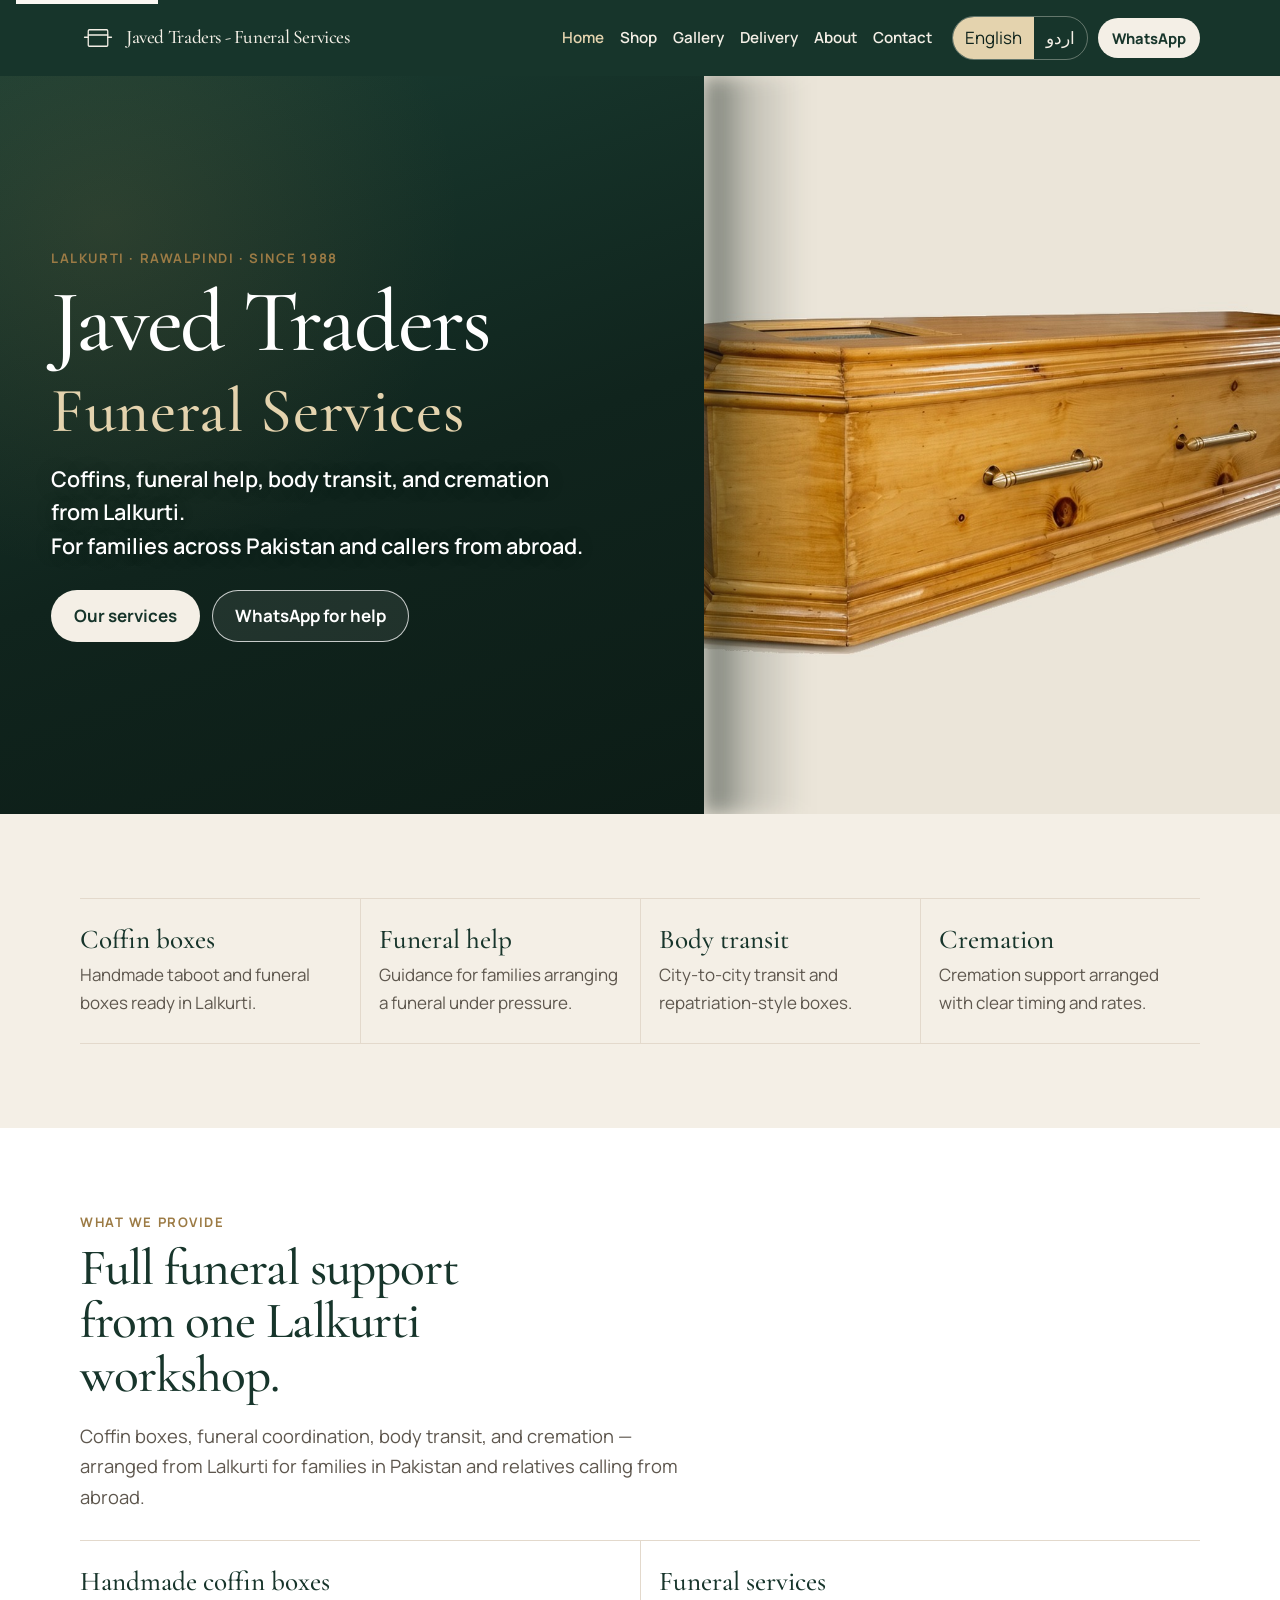
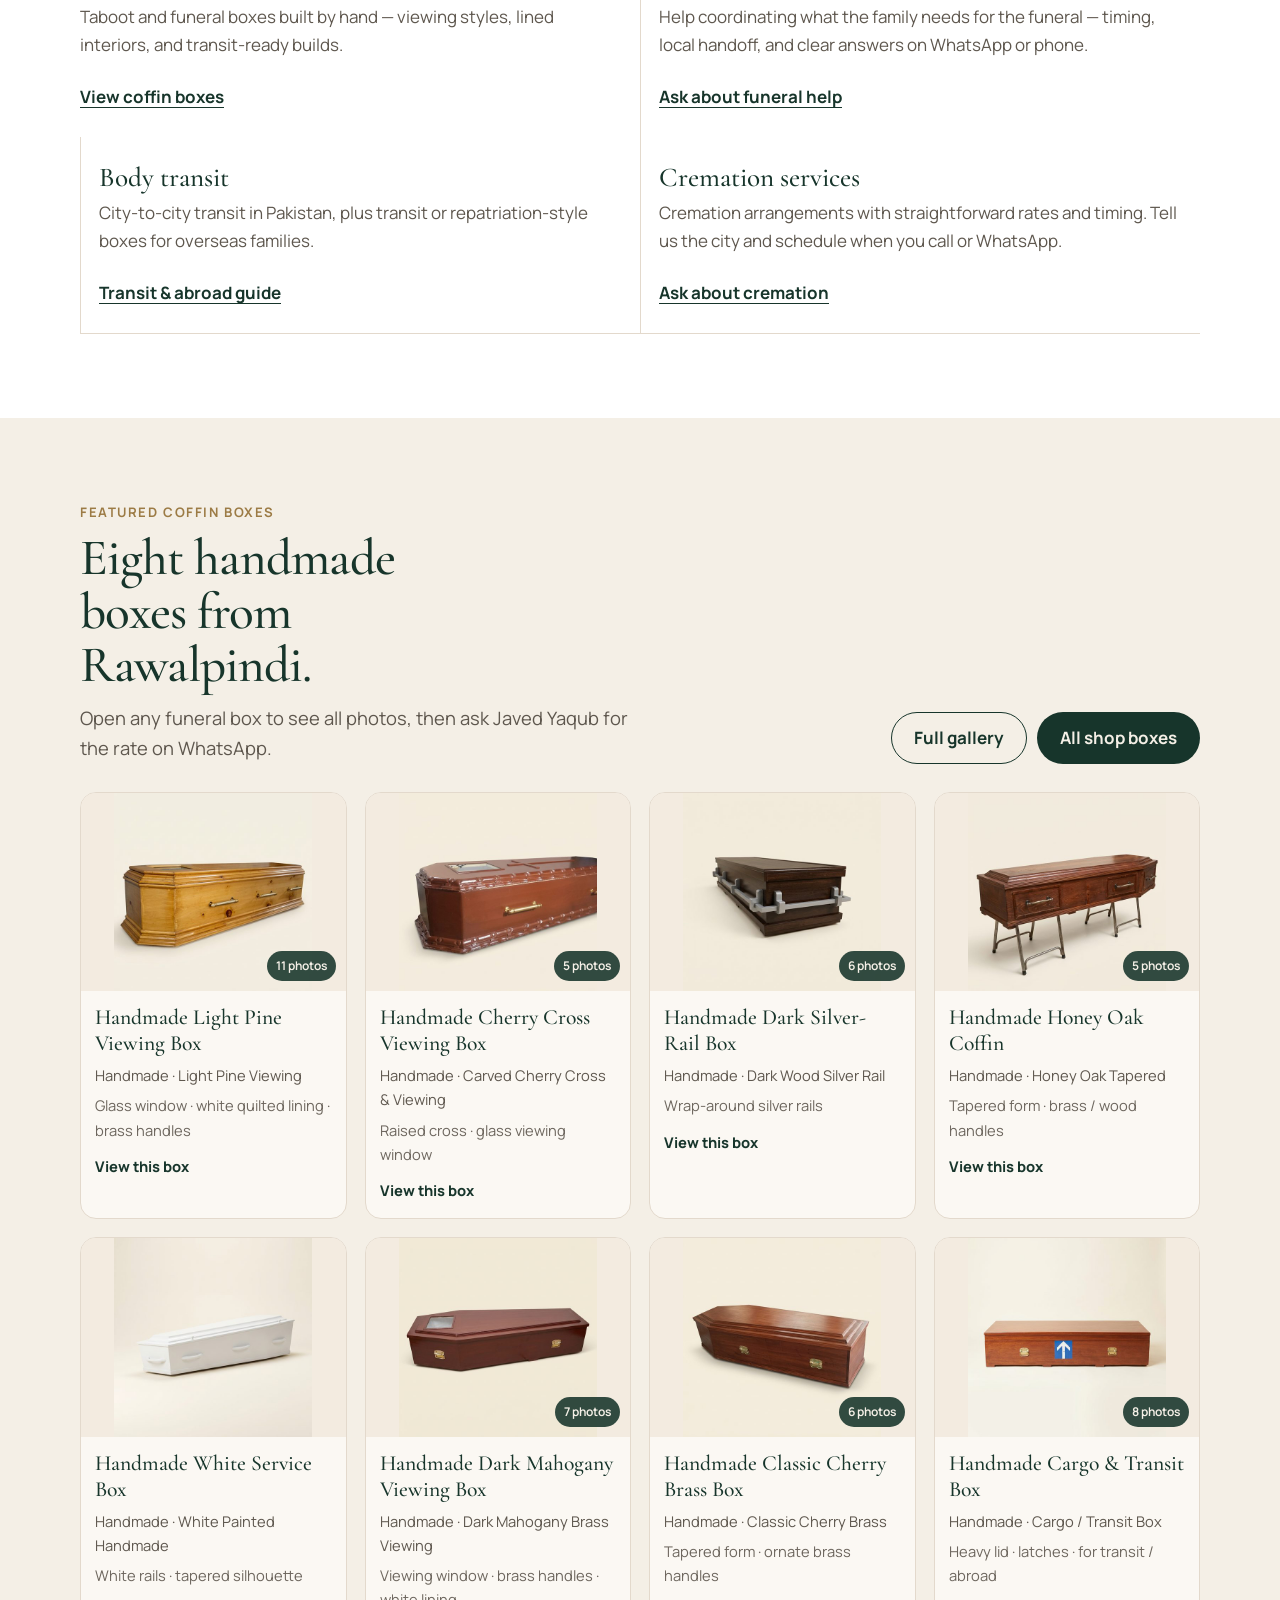
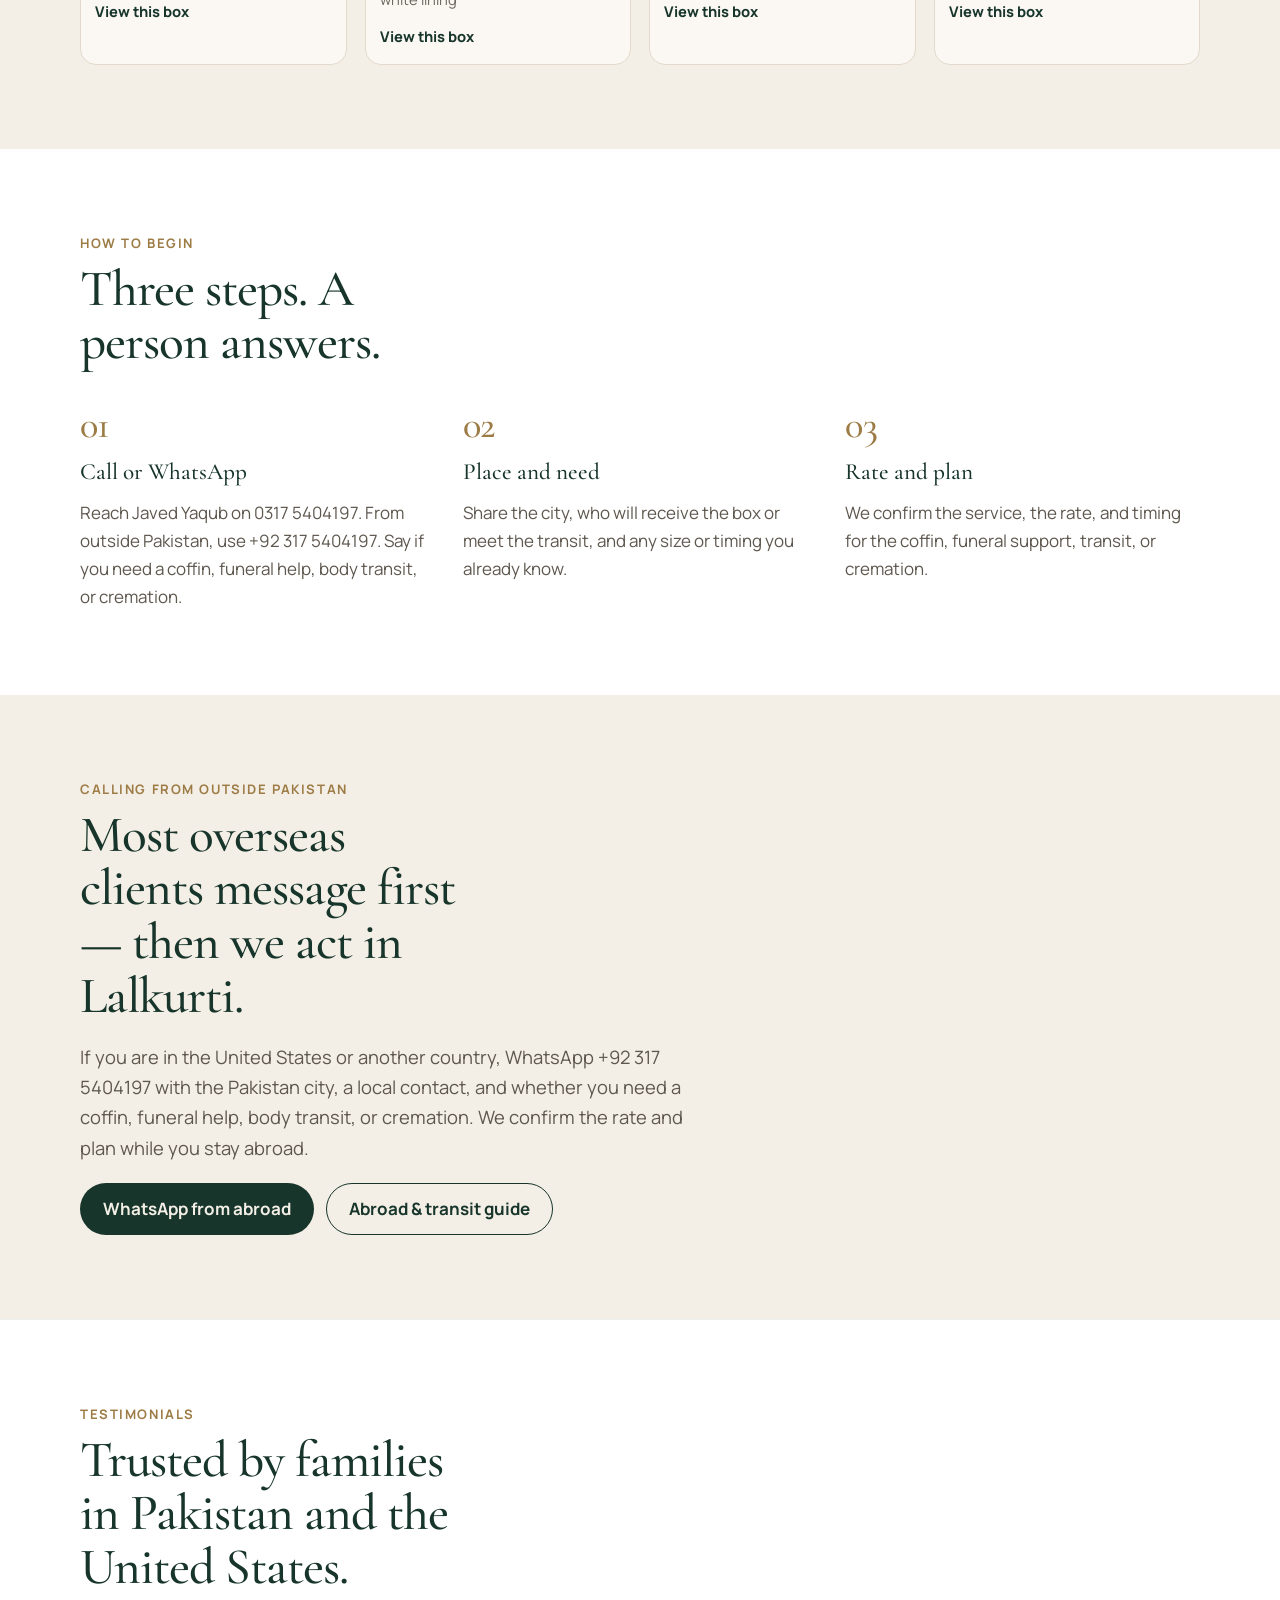
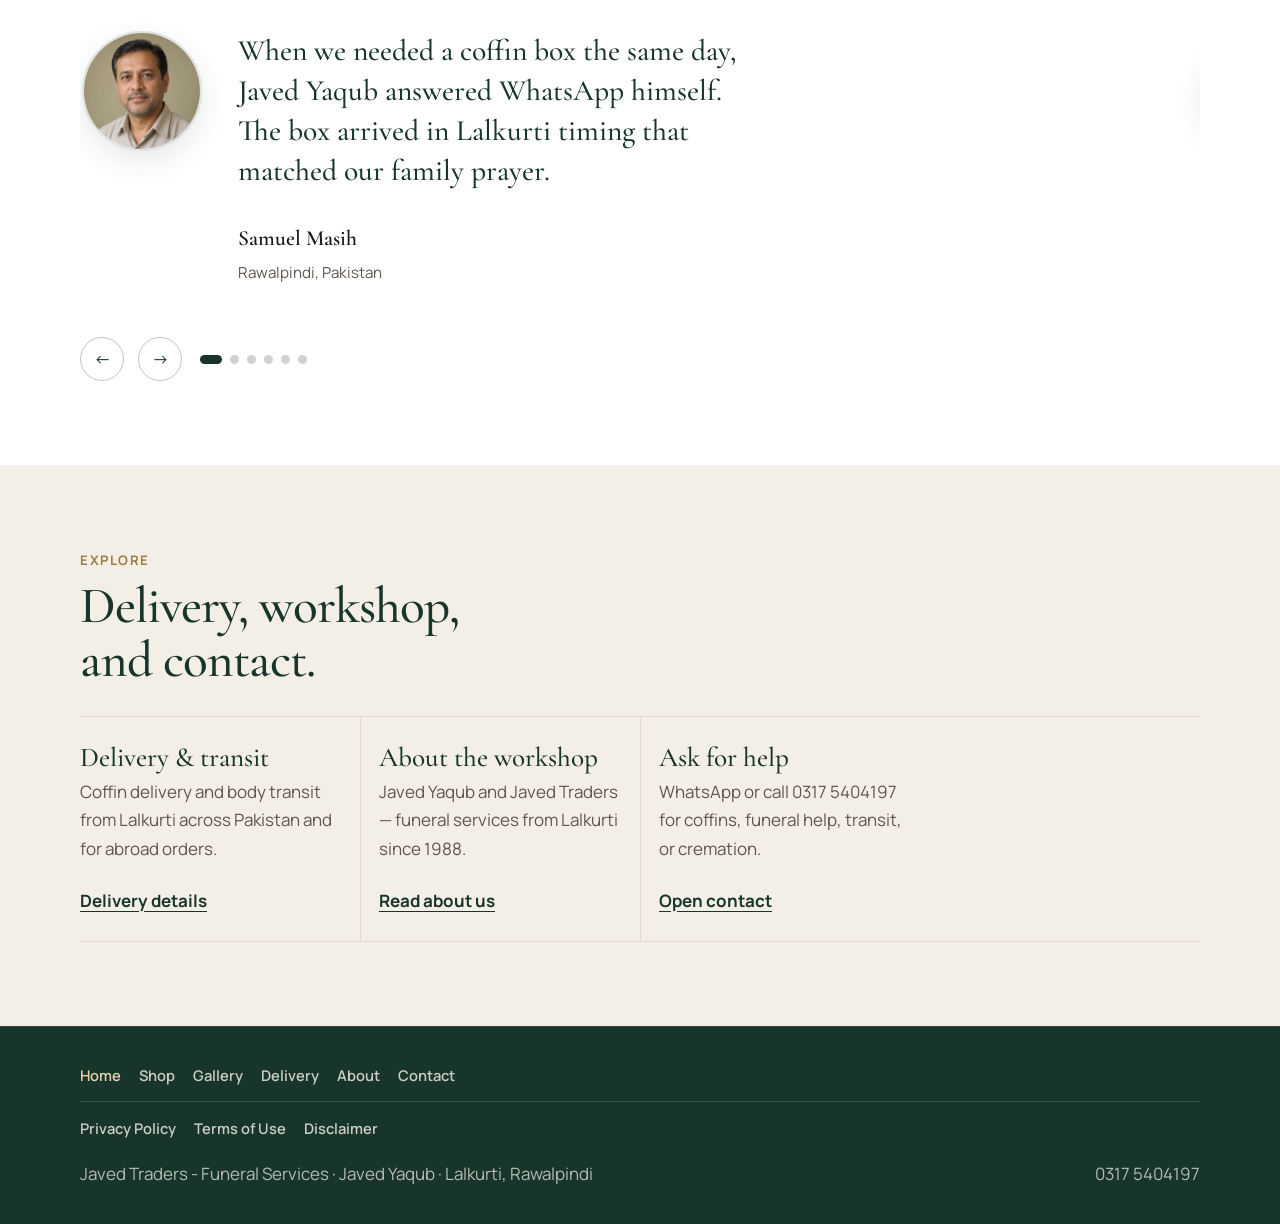
==== commit 8394aac7: "Add cremation and tighten hero service lines. Optimize the homepage lede and surface cremation acros" ====
--- a/index.html
+++ b/index.html
@@ -11,9 +11,9 @@
       }
     } catch (e) {}
   </script>
-  <title>Funeral Services Rawalpindi | Coffins & Body Transit | Javed Traders</title>
-  <meta name="description" content="Javed Traders - Funeral Services in Lalkurti, Rawalpindi: handmade coffin boxes, funeral arrangements, and body transit across Pakistan and for orders from abroad. WhatsApp 0317 5404197.">
-  <meta name="keywords" content="funeral services Rawalpindi, body transit Pakistan, coffin boxes Rawalpindi, taboot Rawalpindi, تابوت راولپنڈی, janaaza services, repatriation coffin, funeral box Lalkurti, Javed Traders Funeral Services, جنازہ خدمات">
+  <title>Funeral Services Rawalpindi | Coffins, Transit & Cremation | Javed Traders</title>
+  <meta name="description" content="Javed Traders - Funeral Services in Lalkurti, Rawalpindi: coffin boxes, funeral help, body transit, and cremation across Pakistan and for orders from abroad. WhatsApp 0317 5404197.">
+  <meta name="keywords" content="funeral services Rawalpindi, cremation Rawalpindi, body transit Pakistan, coffin boxes Rawalpindi, taboot Rawalpindi, تابوت راولپنڈی, janaaza services, cremation Pakistan, Javed Traders Funeral Services, جنازہ خدمات, کریمیشن">
   <meta name="author" content="Javed Yaqub, Javed Traders - Funeral Services">
   <meta name="robots" content="index, follow, max-image-preview:large">
   <meta name="geo.region" content="PK-PB">
@@ -26,15 +26,15 @@
   <meta property="og:site_name" content="Javed Traders - Funeral Services">
   <meta property="og:locale" content="en_PK">
   <meta property="og:locale:alternate" content="ur_PK">
-  <meta property="og:title" content="Funeral Services Rawalpindi | Coffins & Body Transit | Javed Traders">
-  <meta property="og:description" content="Coffin boxes, funeral services, and body transit from Lalkurti, Rawalpindi. Pakistan-wide and abroad orders. WhatsApp 0317 5404197.">
+  <meta property="og:title" content="Funeral Services Rawalpindi | Coffins, Transit & Cremation | Javed Traders">
+  <meta property="og:description" content="Coffins, funeral help, body transit, and cremation from Lalkurti, Rawalpindi. Pakistan-wide and abroad orders. WhatsApp 0317 5404197.">
   <meta property="og:type" content="website">
   <meta property="og:url" content="https://javedfuneralboxes.vercel.app/">
   <meta property="og:image" content="https://javedfuneralboxes.vercel.app/images/hero/hero-main.jpg">
   <meta property="og:image:alt" content="Handmade light pine coffin box from Lalkurti, Rawalpindi">
   <meta name="twitter:card" content="summary_large_image">
-  <meta name="twitter:title" content="Funeral Services Rawalpindi | Coffins & Body Transit | Javed Traders">
-  <meta name="twitter:description" content="Coffins, funeral help, and body transit from Lalkurti. Pakistan delivery and abroad orders. WhatsApp 0317 5404197.">
+  <meta name="twitter:title" content="Funeral Services Rawalpindi | Coffins, Transit & Cremation | Javed Traders">
+  <meta name="twitter:description" content="Coffins, funeral help, body transit, and cremation from Lalkurti. Pakistan and abroad. WhatsApp 0317 5404197.">
   <meta name="twitter:image" content="https://javedfuneralboxes.vercel.app/images/hero/hero-main.jpg">
   <link rel="icon" href="images/mark.svg" type="image/svg+xml">
   <link rel="preconnect" href="https://fonts.googleapis.com">
@@ -50,7 +50,7 @@
         "@id": "https://javedfuneralboxes.vercel.app/#website",
         "url": "https://javedfuneralboxes.vercel.app/",
         "name": "Javed Traders - Funeral Services",
-        "description": "Funeral services, handmade coffin boxes, and body transit from Lalkurti, Rawalpindi.",
+        "description": "Funeral services, coffin boxes, body transit, and cremation from Lalkurti, Rawalpindi.",
         "inLanguage": ["en", "ur"],
         "publisher": { "@id": "https://javedfuneralboxes.vercel.app/#business" }
       },
@@ -68,7 +68,7 @@
           "https://javedfuneralboxes.vercel.app/images/hero/hero-main.jpg"
         ],
         "logo": "https://javedfuneralboxes.vercel.app/images/mark.svg",
-        "description": "Javed Traders - Funeral Services in Lalkurti, Rawalpindi provides handmade coffin boxes, funeral arrangement support, and body transit across Pakistan and for overseas families.",
+        "description": "Javed Traders - Funeral Services in Lalkurti, Rawalpindi provides handmade coffin boxes, funeral help, body transit, and cremation across Pakistan and for overseas families.",
         "address": {
           "@type": "PostalAddress",
           "streetAddress": "Lalkurti",
@@ -96,7 +96,8 @@
           "itemListElement": [
             { "@type": "Offer", "itemOffered": { "@type": "Service", "name": "Handmade coffin and taboot boxes" } },
             { "@type": "Offer", "itemOffered": { "@type": "Service", "name": "Funeral arrangement support" } },
-            { "@type": "Offer", "itemOffered": { "@type": "Service", "name": "Body transit and repatriation boxes" } }
+            { "@type": "Offer", "itemOffered": { "@type": "Service", "name": "Body transit and repatriation boxes" } },
+            { "@type": "Offer", "itemOffered": { "@type": "Service", "name": "Cremation services" } }
           ]
         }
       }
@@ -164,8 +165,8 @@
             <span class="t-ur">جاوید ٹریڈرز<br class="hero-lede-br"><span class="hero-h1-sub">جنازہ خدمات</span></span>
           </h1>
           <p class="lede hero-lede">
-            <span class="t-en">Coffin boxes, funeral help, and body transit from Lalkurti.<br class="hero-lede-br">Serving families across Pakistan and callers from abroad.</span>
-            <span class="t-ur">لالکورٹی سے کوفن باکس، جنازہ مدد، اور باڈی ٹرانزٹ۔<br class="hero-lede-br">پورے پاکستان اور بیرون ملک سے رابطہ کرنے والے خاندانوں کے لیے۔</span>
+            <span class="t-en">Coffins, funeral help, body transit, and cremation from Lalkurti.<br class="hero-lede-br">For families across Pakistan and callers from abroad.</span>
+            <span class="t-ur">لالکورٹی سے کوفن، جنازہ مدد، باڈی ٹرانزٹ، اور کریمیشن۔<br class="hero-lede-br">پورے پاکستان اور بیرون ملک سے رابطہ کرنے والے خاندانوں کے لیے۔</span>
           </p>
           <div class="hero-actions">
             <a class="btn btn-solid btn-on-dark" href="#services">
@@ -206,8 +207,8 @@
           <p><span class="t-en">City-to-city transit and repatriation-style boxes.</span><span class="t-ur">شہر بہ شہر ٹرانزٹ اور ریپٹری ایشن طرز کے باکس۔</span></p>
         </article>
         <article>
-          <h2><span class="t-en">Pakistan &amp; abroad</span><span class="t-ur">پاکستان اور بیرون ملک</span></h2>
-          <p><span class="t-en">Local delivery plus WhatsApp orders from overseas.</span><span class="t-ur">مقامی ڈیلیوری اور بیرون ملک سے واٹس ایپ آرڈر۔</span></p>
+          <h2><span class="t-en">Cremation</span><span class="t-ur">کریمیشن</span></h2>
+          <p><span class="t-en">Cremation support arranged with clear timing and rates.</span><span class="t-ur">کریمیشن سپورٹ واضح وقت اور ریٹ کے ساتھ۔</span></p>
         </article>
       </div>
     </section>
@@ -220,24 +221,29 @@
           <span class="t-ur">لالکورٹی کی ایک ورکشاپ سے مکمل جنازہ سپورٹ۔</span>
         </h2>
         <p class="lede">
-          <span class="t-en">Javed Traders - Funeral Services covers the coffin, the funeral arrangement help families ask for, and body transit when the deceased must move between cities or when overseas relatives need a box prepared in Pakistan.</span>
-          <span class="t-ur">جاوید ٹریڈرز - جنازہ خدمات میں کوفن، جنازہ بندوبست کی مدد، اور باڈی ٹرانزٹ شامل ہے جب مرحوم کو شہروں کے درمیان لے جانا ہو یا بیرون ملک رشتہ داروں کو پاکستان میں باکس چاہیے۔</span>
+          <span class="t-en">Coffin boxes, funeral coordination, body transit, and cremation — arranged from Lalkurti for families in Pakistan and relatives calling from abroad.</span>
+          <span class="t-ur">کوفن باکس، جنازہ کوآرڈینیشن، باڈی ٹرانزٹ، اور کریمیشن — لالکورٹی سے پاکستان کے خاندانوں اور بیرون ملک سے رابطہ کرنے والے رشتہ داروں کے لیے۔</span>
         </p>
-        <div class="facts-grid" style="margin-top: 28px;">
+        <div class="facts-grid services-grid" style="margin-top: 28px;">
           <article>
             <h2><span class="t-en">Handmade coffin boxes</span><span class="t-ur">ہاتھ سے تیار کوفن باکس</span></h2>
-            <p><span class="t-en">Taboot and funeral boxes built by hand — viewing styles, lined interiors, and transit-ready builds. Browse the shop, then ask for the rate.</span><span class="t-ur">تابوت اور فنرل باکس ہاتھ سے تیار — ویونگ طرز، استر والے اندرون، اور ٹرانزٹ کے لیے مضبوط باکس۔ دکان دیکھیں، پھر ریٹ پوچھیں۔</span></p>
+            <p><span class="t-en">Taboot and funeral boxes built by hand — viewing styles, lined interiors, and transit-ready builds.</span><span class="t-ur">تابوت اور فنرل باکس ہاتھ سے تیار — ویونگ طرز، استر والے اندرون، اور ٹرانزٹ کے لیے مضبوط باکس۔</span></p>
             <p><a class="text-link" href="shop.html"><span class="t-en">View coffin boxes</span><span class="t-ur">کوفن باکس دیکھیں</span></a></p>
           </article>
           <article>
             <h2><span class="t-en">Funeral services</span><span class="t-ur">جنازہ خدمات</span></h2>
-            <p><span class="t-en">When a family needs more than a box, we help coordinate what is needed for the funeral — timing, local handoff, and clear answers on WhatsApp or the phone.</span><span class="t-ur">جب خاندان کو صرف باکس سے زیادہ چاہیے، ہم جنازہ کے لیے درکار بندوبست میں مدد کرتے ہیں — وقت، مقامی حوالگی، اور واٹس ایپ یا فون پر واضح جواب۔</span></p>
+            <p><span class="t-en">Help coordinating what the family needs for the funeral — timing, local handoff, and clear answers on WhatsApp or phone.</span><span class="t-ur">جنازہ کے لیے درکار بندوبست میں مدد — وقت، مقامی حوالگی، اور واٹس ایپ یا فون پر واضح جواب۔</span></p>
             <p><a class="text-link" href="contact.html"><span class="t-en">Ask about funeral help</span><span class="t-ur">جنازہ مدد پوچھیں</span></a></p>
           </article>
           <article>
             <h2><span class="t-en">Body transit</span><span class="t-ur">باڈی ٹرانزٹ</span></h2>
-            <p><span class="t-en">Body transit between Pakistani cities, and transit or repatriation-style boxes for families abroad who need the work done in Lalkurti while they stay overseas.</span><span class="t-ur">پاکستانی شہروں کے درمیان باڈی ٹرانزٹ، اور بیرون ملک خاندانوں کے لیے ٹرانزٹ یا ریپٹری ایشن باکس جب کام لالکورٹی میں ہو اور وہ باہر رہیں۔</span></p>
+            <p><span class="t-en">City-to-city transit in Pakistan, plus transit or repatriation-style boxes for overseas families.</span><span class="t-ur">پاکستان میں شہر بہ شہر ٹرانزٹ، اور بیرون ملک خاندانوں کے لیے ٹرانزٹ یا ریپٹری ایشن باکس۔</span></p>
             <p><a class="text-link" href="delivery.html#abroad"><span class="t-en">Transit &amp; abroad guide</span><span class="t-ur">ٹرانزٹ اور بیرون ملک گائیڈ</span></a></p>
+          </article>
+          <article>
+            <h2><span class="t-en">Cremation services</span><span class="t-ur">کریمیشن خدمات</span></h2>
+            <p><span class="t-en">Cremation arrangements with straightforward rates and timing. Tell us the city and schedule when you call or WhatsApp.</span><span class="t-ur">کریمیشن کا بندوبست سیدھے ریٹ اور وقت کے ساتھ۔ کال یا واٹس ایپ پر شہر اور شیڈول بتائیں۔</span></p>
+            <p><a class="text-link js-wa" href="https://wa.me/923175404197" target="_blank" rel="noopener"><span class="t-en">Ask about cremation</span><span class="t-ur">کریمیشن پوچھیں</span></a></p>
           </article>
         </div>
       </div>
@@ -278,8 +284,8 @@
             <span class="step-no">01</span>
             <h3><span class="t-en">Call or WhatsApp</span><span class="t-ur">کال یا واٹس ایپ</span></h3>
             <p>
-              <span class="t-en">Reach Javed Yaqub on 0317 5404197. From outside Pakistan, use +92 317 5404197. Say if you need a coffin, funeral help, or body transit.</span>
-              <span class="t-ur">جاوید یعقوب سے 0317 5404197 پر رابطہ کریں۔ بیرون ملک سے +92 317 5404197۔ بتائیں کوفن چاہیے، جنازہ مدد، یا باڈی ٹرانزٹ۔</span>
+              <span class="t-en">Reach Javed Yaqub on 0317 5404197. From outside Pakistan, use +92 317 5404197. Say if you need a coffin, funeral help, body transit, or cremation.</span>
+              <span class="t-ur">جاوید یعقوب سے 0317 5404197 پر رابطہ کریں۔ بیرون ملک سے +92 317 5404197۔ بتائیں کوفن، جنازہ مدد، باڈی ٹرانزٹ، یا کریمیشن چاہیے۔</span>
             </p>
           </li>
           <li>
@@ -294,8 +300,8 @@
             <span class="step-no">03</span>
             <h3><span class="t-en">Rate and plan</span><span class="t-ur">ریٹ اور منصوبہ</span></h3>
             <p>
-              <span class="t-en">We confirm the service, the rate, and when the coffin, funeral support, or transit can move.</span>
-              <span class="t-ur">ہم خدمت، ریٹ، اور یہ تصدیق کرتے ہیں کہ کوفن، جنازہ سپورٹ، یا ٹرانزٹ کب حرکت کر سکتا ہے۔</span>
+              <span class="t-en">We confirm the service, the rate, and timing for the coffin, funeral support, transit, or cremation.</span>
+              <span class="t-ur">ہم خدمت، ریٹ، اور کوفن، جنازہ سپورٹ، ٹرانزٹ، یا کریمیشن کا وقت تصدیق کرتے ہیں۔</span>
             </p>
           </li>
         </ol>
@@ -310,8 +316,8 @@
           <span class="t-ur">زیادہ تر بیرون ملک کلائنٹ پہلے میسج کرتے ہیں — پھر کام لالکورٹی میں ہوتا ہے۔</span>
         </h2>
         <p class="lede">
-          <span class="t-en">If you are in the United States or another country, WhatsApp <span class="ltr">+92 317 5404197</span> with the Pakistan city, a local contact, and whether you need a coffin box, funeral coordination, or body transit / repatriation planning. We confirm the rate and handoff while you stay abroad.</span>
-          <span class="t-ur">اگر آپ امریکہ یا دوسرے ملک میں ہیں تو واٹس ایپ <span class="ltr">+92 317 5404197</span> پر پاکستان کا شہر، مقامی رابطہ، اور یہ بتائیں کہ کوفن باکس، جنازہ کوآرڈینیشن، یا باڈی ٹرانزٹ / ریپٹری ایشن چاہیے۔ آپ باہر رہیں؛ ہم ریٹ اور حوالگی تصدیق کرتے ہیں۔</span>
+          <span class="t-en">If you are in the United States or another country, WhatsApp <span class="ltr">+92 317 5404197</span> with the Pakistan city, a local contact, and whether you need a coffin, funeral help, body transit, or cremation. We confirm the rate and plan while you stay abroad.</span>
+          <span class="t-ur">اگر آپ امریکہ یا دوسرے ملک میں ہیں تو واٹس ایپ <span class="ltr">+92 317 5404197</span> پر پاکستان کا شہر، مقامی رابطہ، اور بتائیں کوفن، جنازہ مدد، باڈی ٹرانزٹ، یا کریمیشن چاہیے۔ آپ باہر رہیں؛ ہم ریٹ اور منصوبہ تصدیق کرتے ہیں۔</span>
         </p>
         <div class="hero-actions" style="margin-top: 20px;">
           <a class="btn btn-solid js-wa" href="https://wa.me/923175404197" target="_blank" rel="noopener"><span class="t-en">WhatsApp from abroad</span><span class="t-ur">بیرون ملک سے واٹس ایپ</span></a>
@@ -364,7 +370,7 @@
           </article>
           <article>
             <h2><span class="t-en">Ask for help</span><span class="t-ur">مدد پوچھیں</span></h2>
-            <p><span class="t-en">WhatsApp or call 0317 5404197 for coffins, funeral help, or transit.</span><span class="t-ur">کوفن، جنازہ مدد، یا ٹرانزٹ کے لیے واٹس ایپ یا کال 0317 5404197۔</span></p>
+            <p><span class="t-en">WhatsApp or call 0317 5404197 for coffins, funeral help, transit, or cremation.</span><span class="t-ur">کوفن، جنازہ مدد، ٹرانزٹ، یا کریمیشن کے لیے واٹس ایپ یا کال 0317 5404197۔</span></p>
             <p><a class="text-link" href="contact.html"><span class="t-en">Open contact</span><span class="t-ur">رابطہ کھولیں</span></a></p>
           </article>
         </div>
--- a/css/styles.css
+++ b/css/styles.css
@@ -1121,6 +1121,10 @@
     grid-template-columns: repeat(4, 1fr);
   }
 
+  .services-grid {
+    grid-template-columns: repeat(2, 1fr);
+  }
+
   .facts-grid article {
     padding: 26px 18px;
     border-bottom: 0;
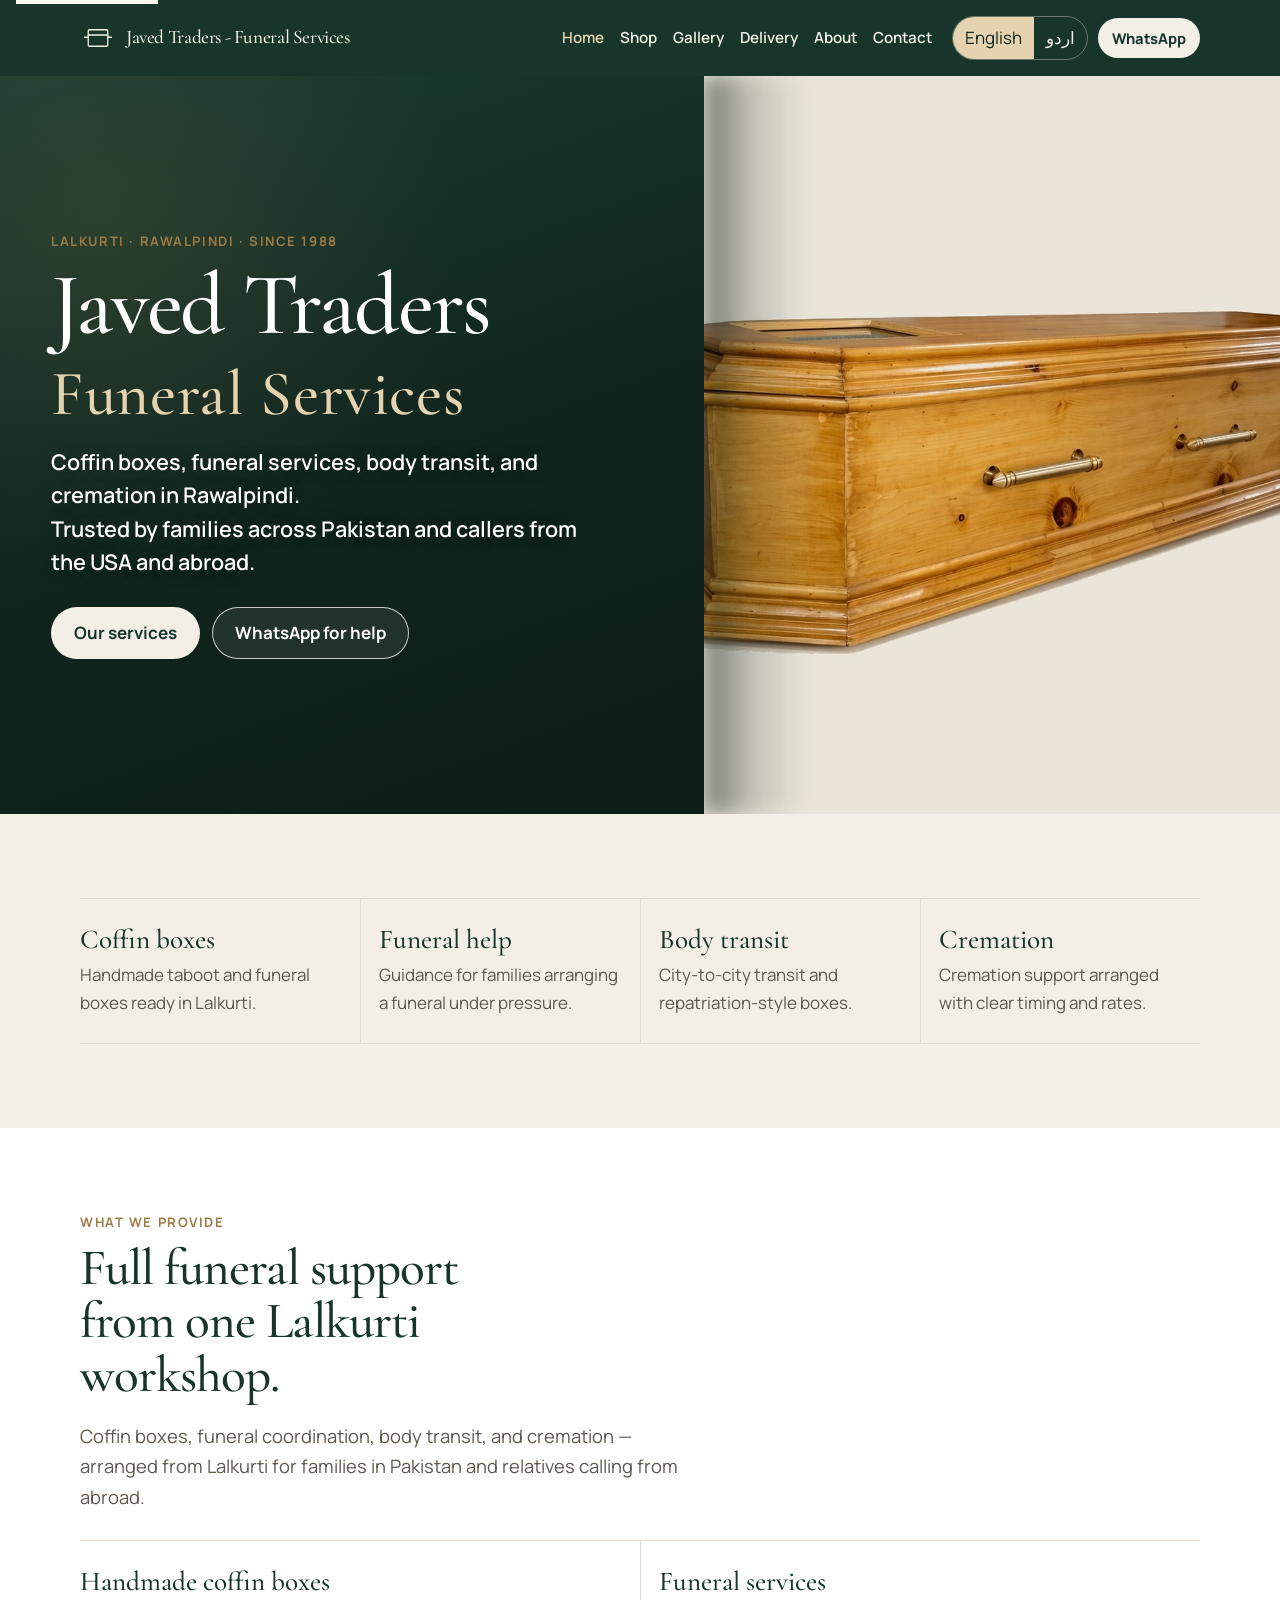
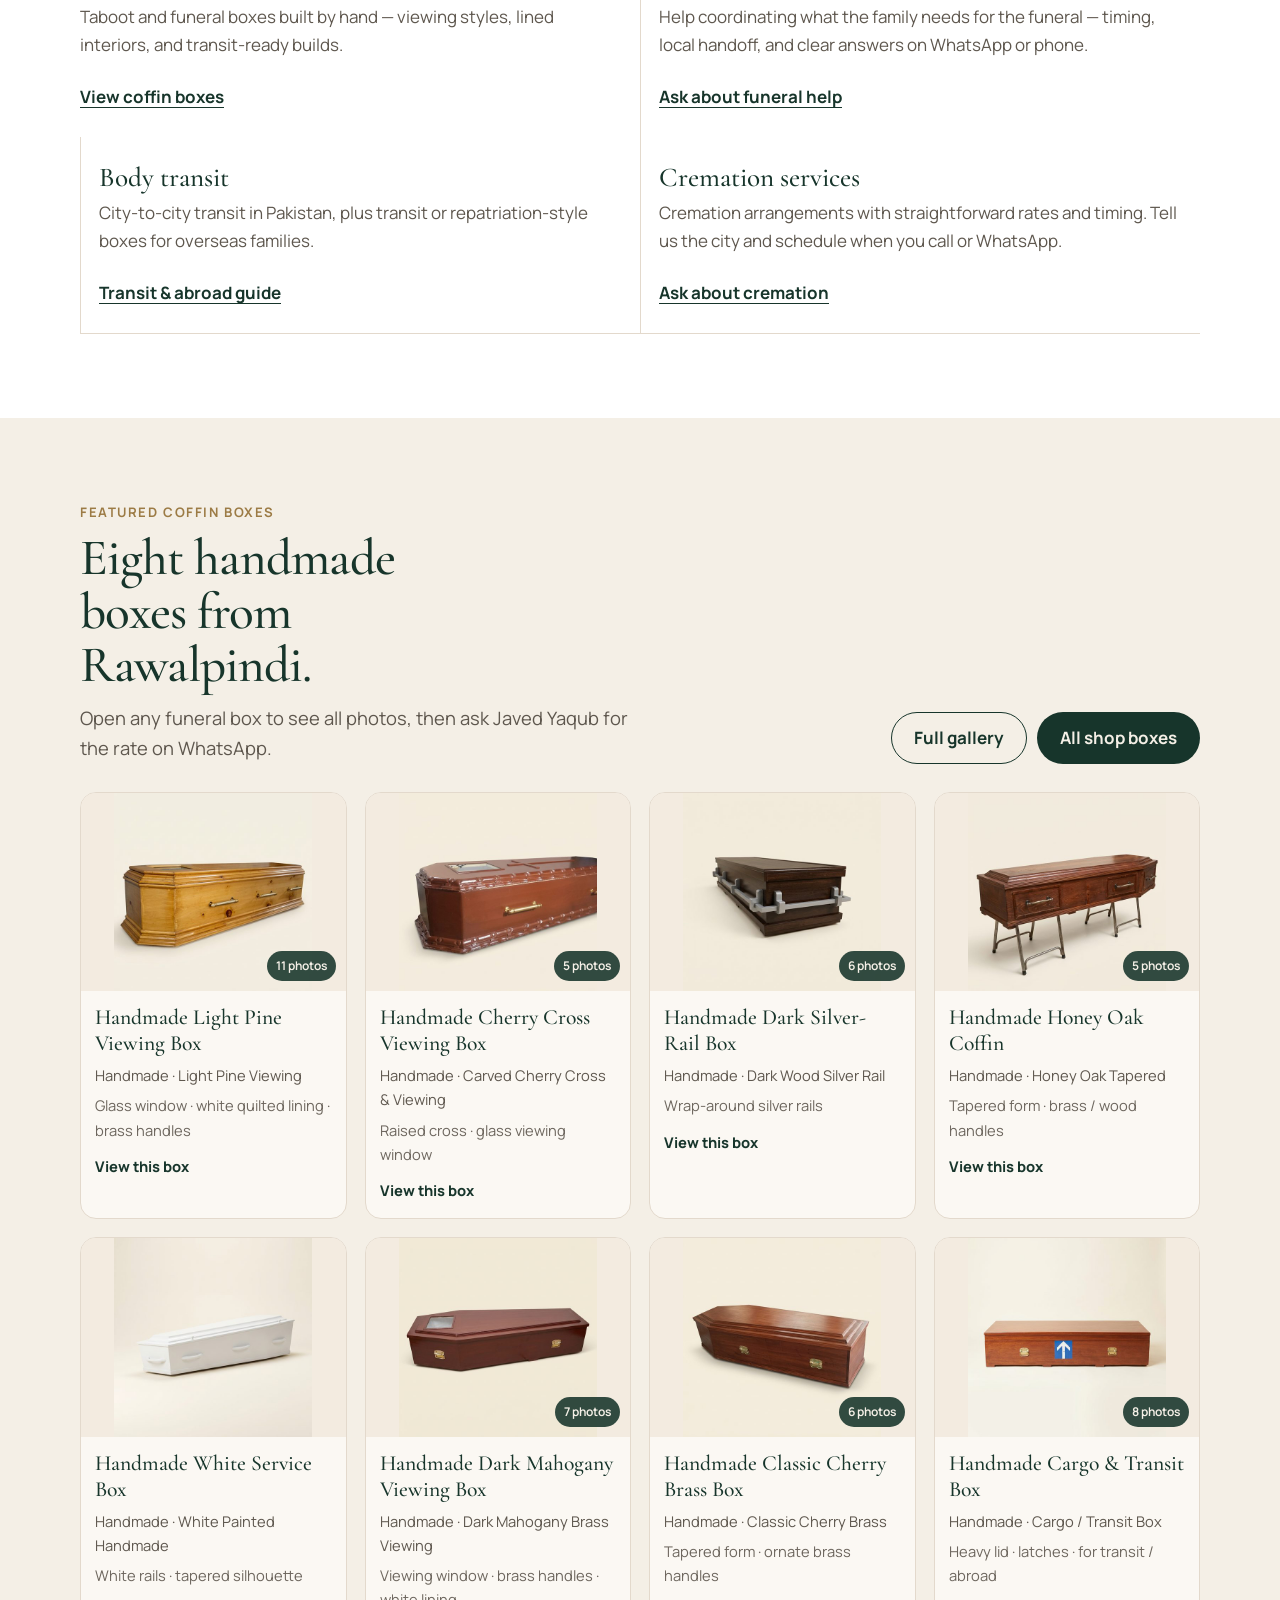
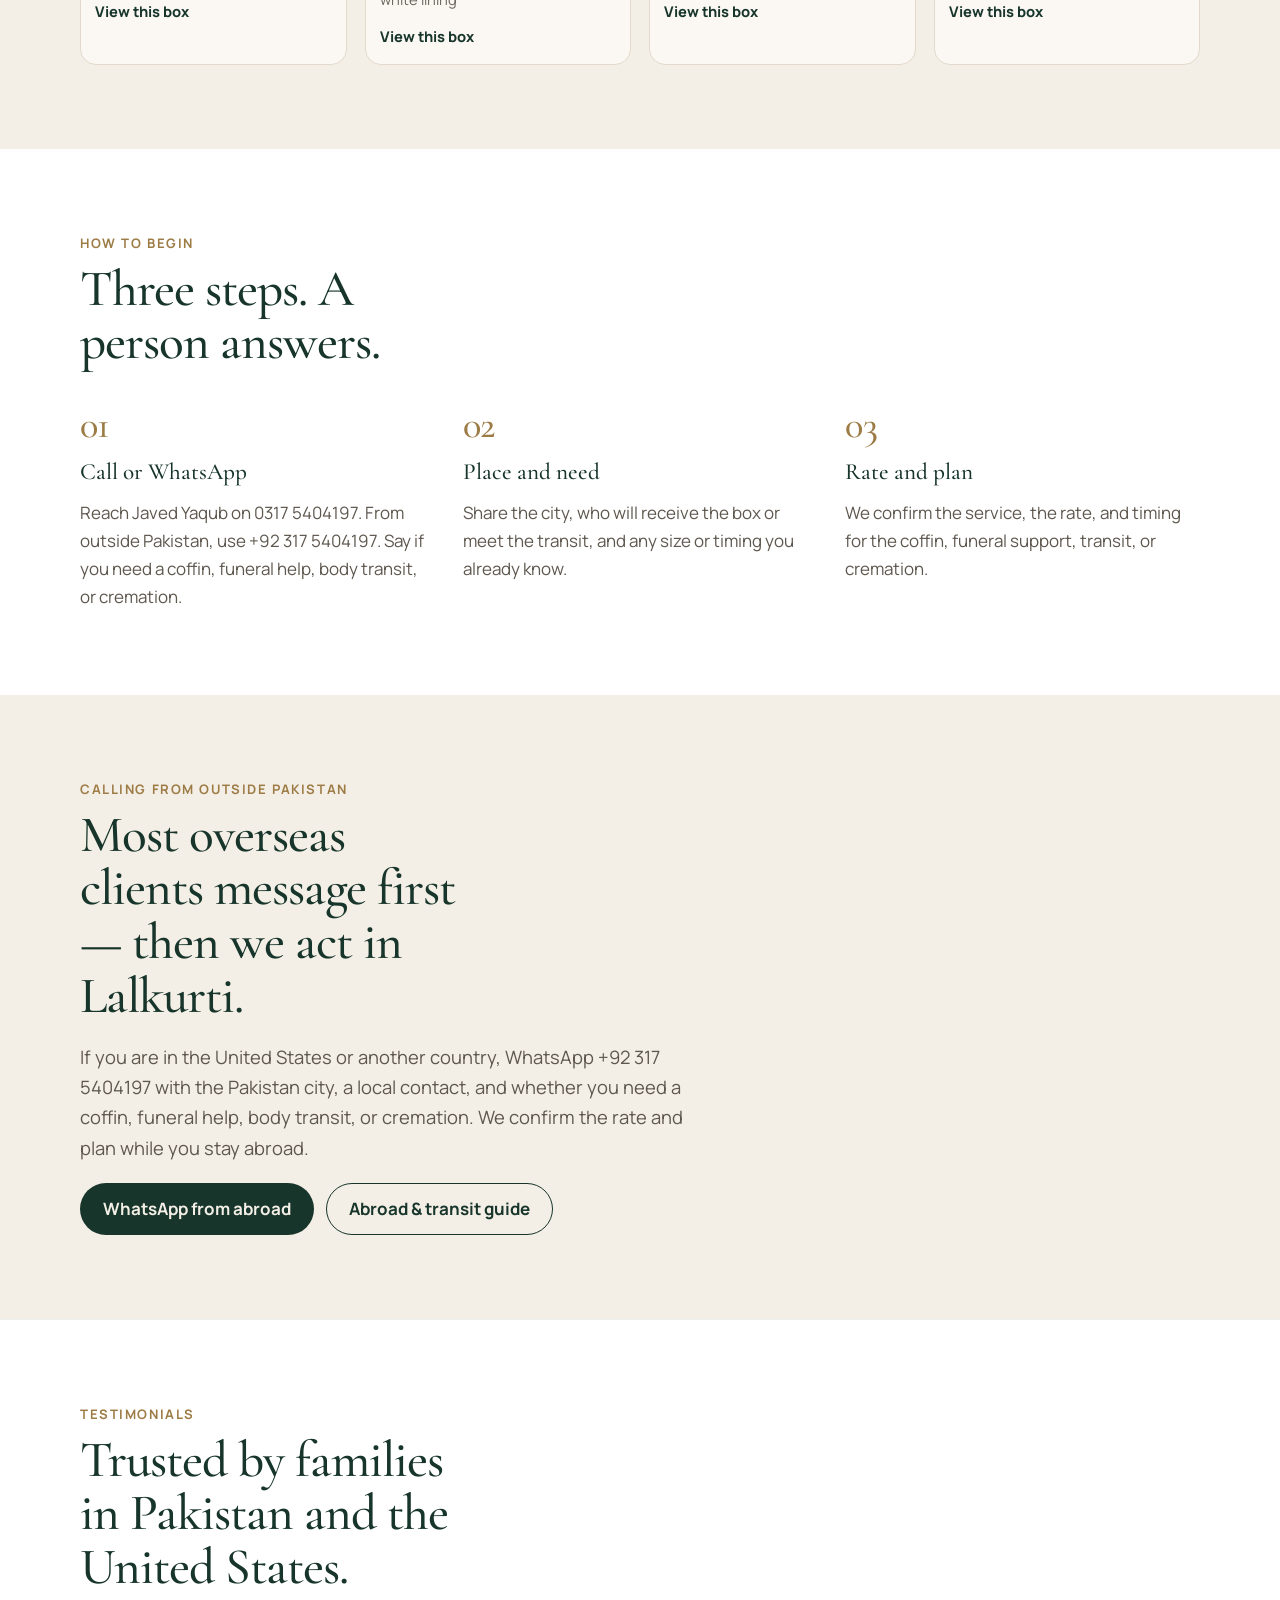
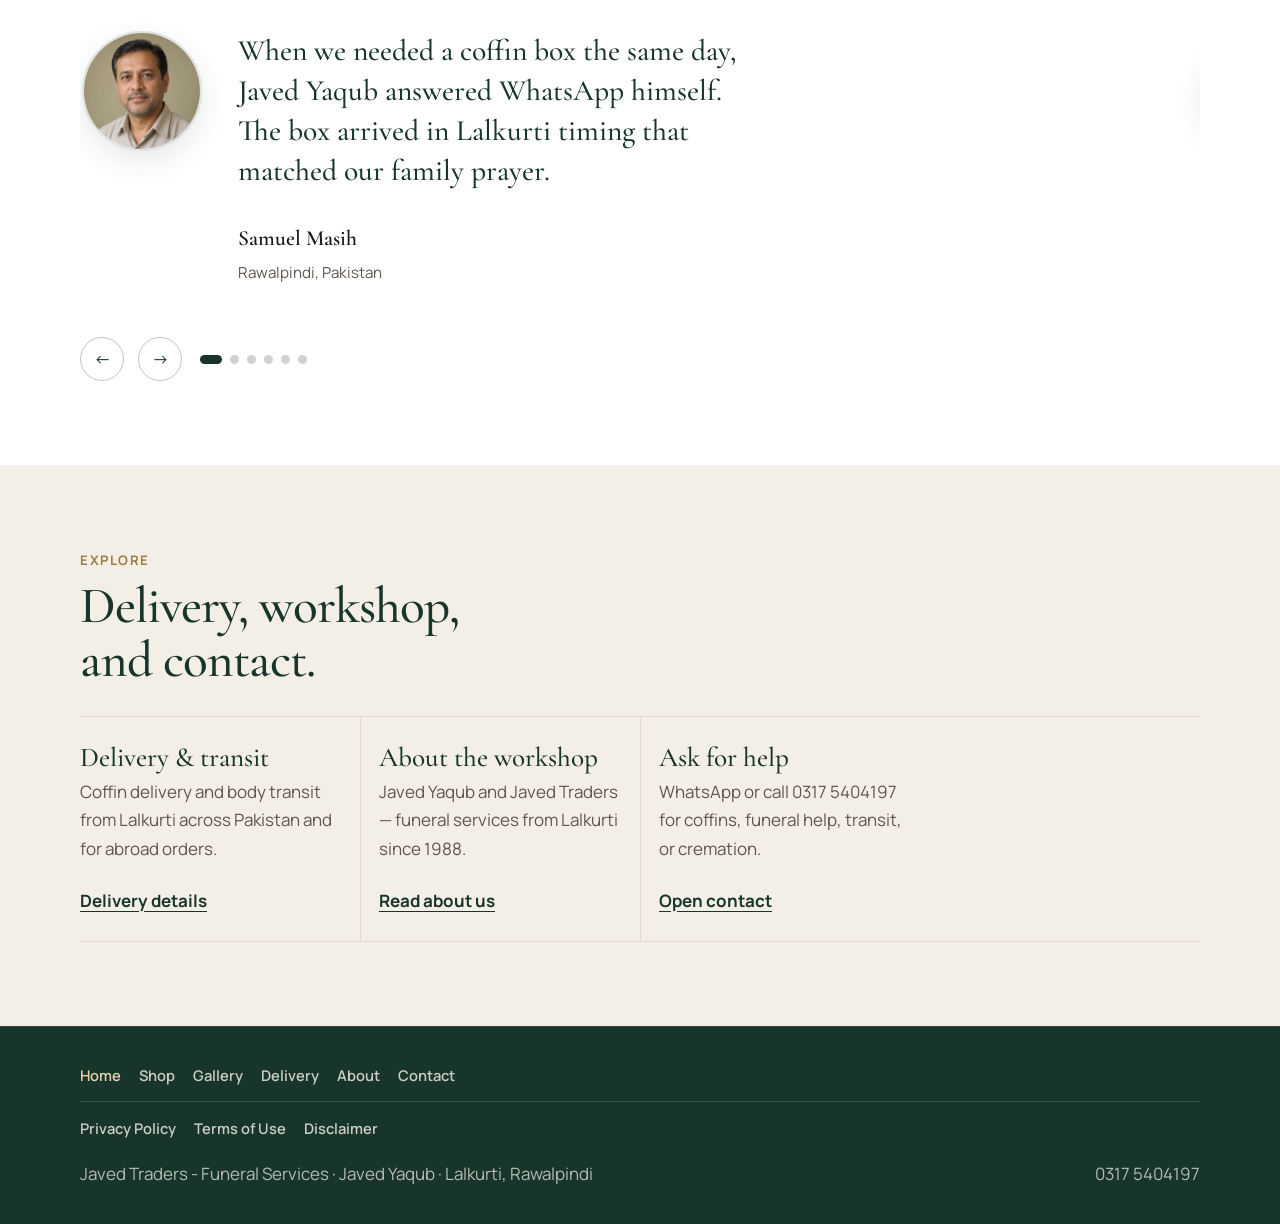
==== commit d6adc75b: "Rewrite hero lede for stronger SEO keywords. Drop Lalkurti from the hero lines and lead with Rawalpi" ====
--- a/index.html
+++ b/index.html
@@ -165,8 +165,8 @@
             <span class="t-ur">جاوید ٹریڈرز<br class="hero-lede-br"><span class="hero-h1-sub">جنازہ خدمات</span></span>
           </h1>
           <p class="lede hero-lede">
-            <span class="t-en">Coffins, funeral help, body transit, and cremation from Lalkurti.<br class="hero-lede-br">For families across Pakistan and callers from abroad.</span>
-            <span class="t-ur">لالکورٹی سے کوفن، جنازہ مدد، باڈی ٹرانزٹ، اور کریمیشن۔<br class="hero-lede-br">پورے پاکستان اور بیرون ملک سے رابطہ کرنے والے خاندانوں کے لیے۔</span>
+            <span class="t-en">Coffin boxes, funeral services, body transit, and cremation in Rawalpindi.<br class="hero-lede-br">Trusted by families across Pakistan and callers from the USA and abroad.</span>
+            <span class="t-ur">راولپنڈی میں کوفن باکس، جنازہ خدمات، باڈی ٹرانزٹ، اور کریمیشن۔<br class="hero-lede-br">پورے پاکستان اور امریکہ سمیت بیرون ملک سے رابطہ کرنے والے خاندانوں کا اعتماد۔</span>
           </p>
           <div class="hero-actions">
             <a class="btn btn-solid btn-on-dark" href="#services">
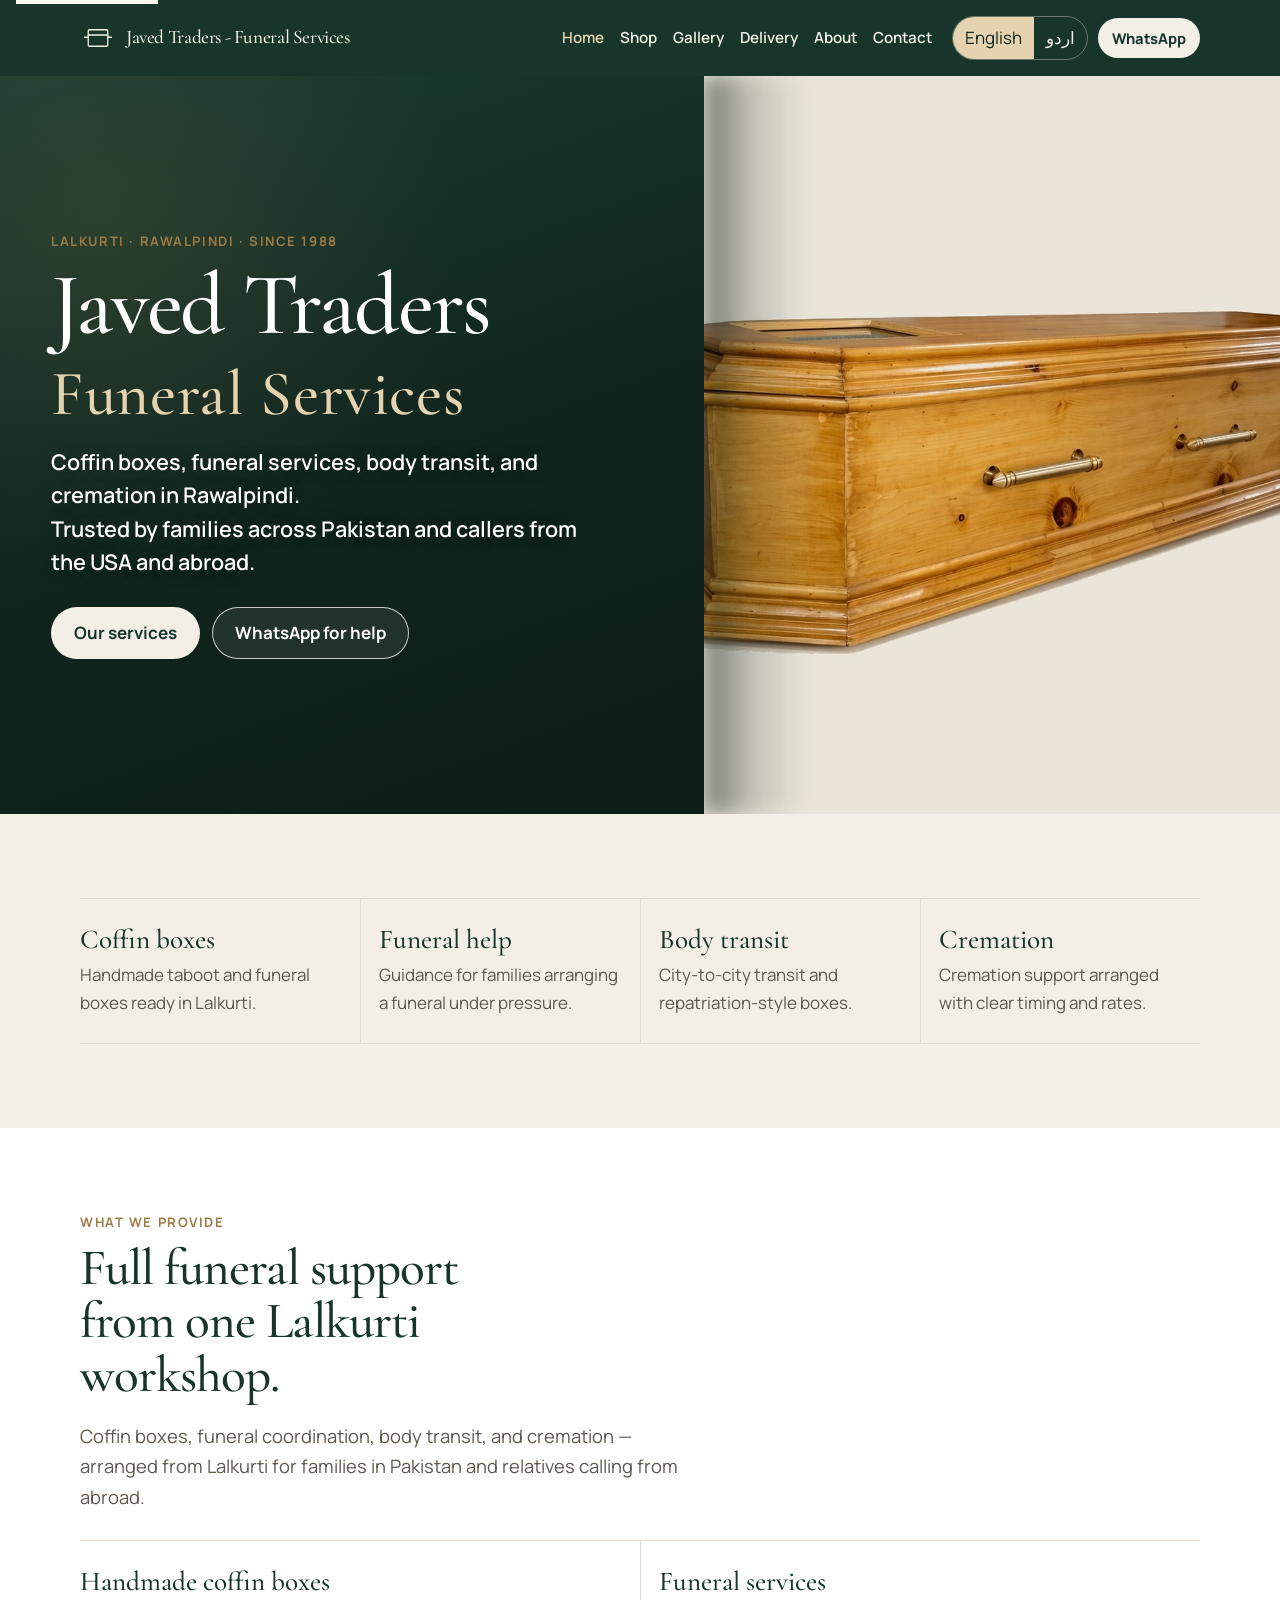
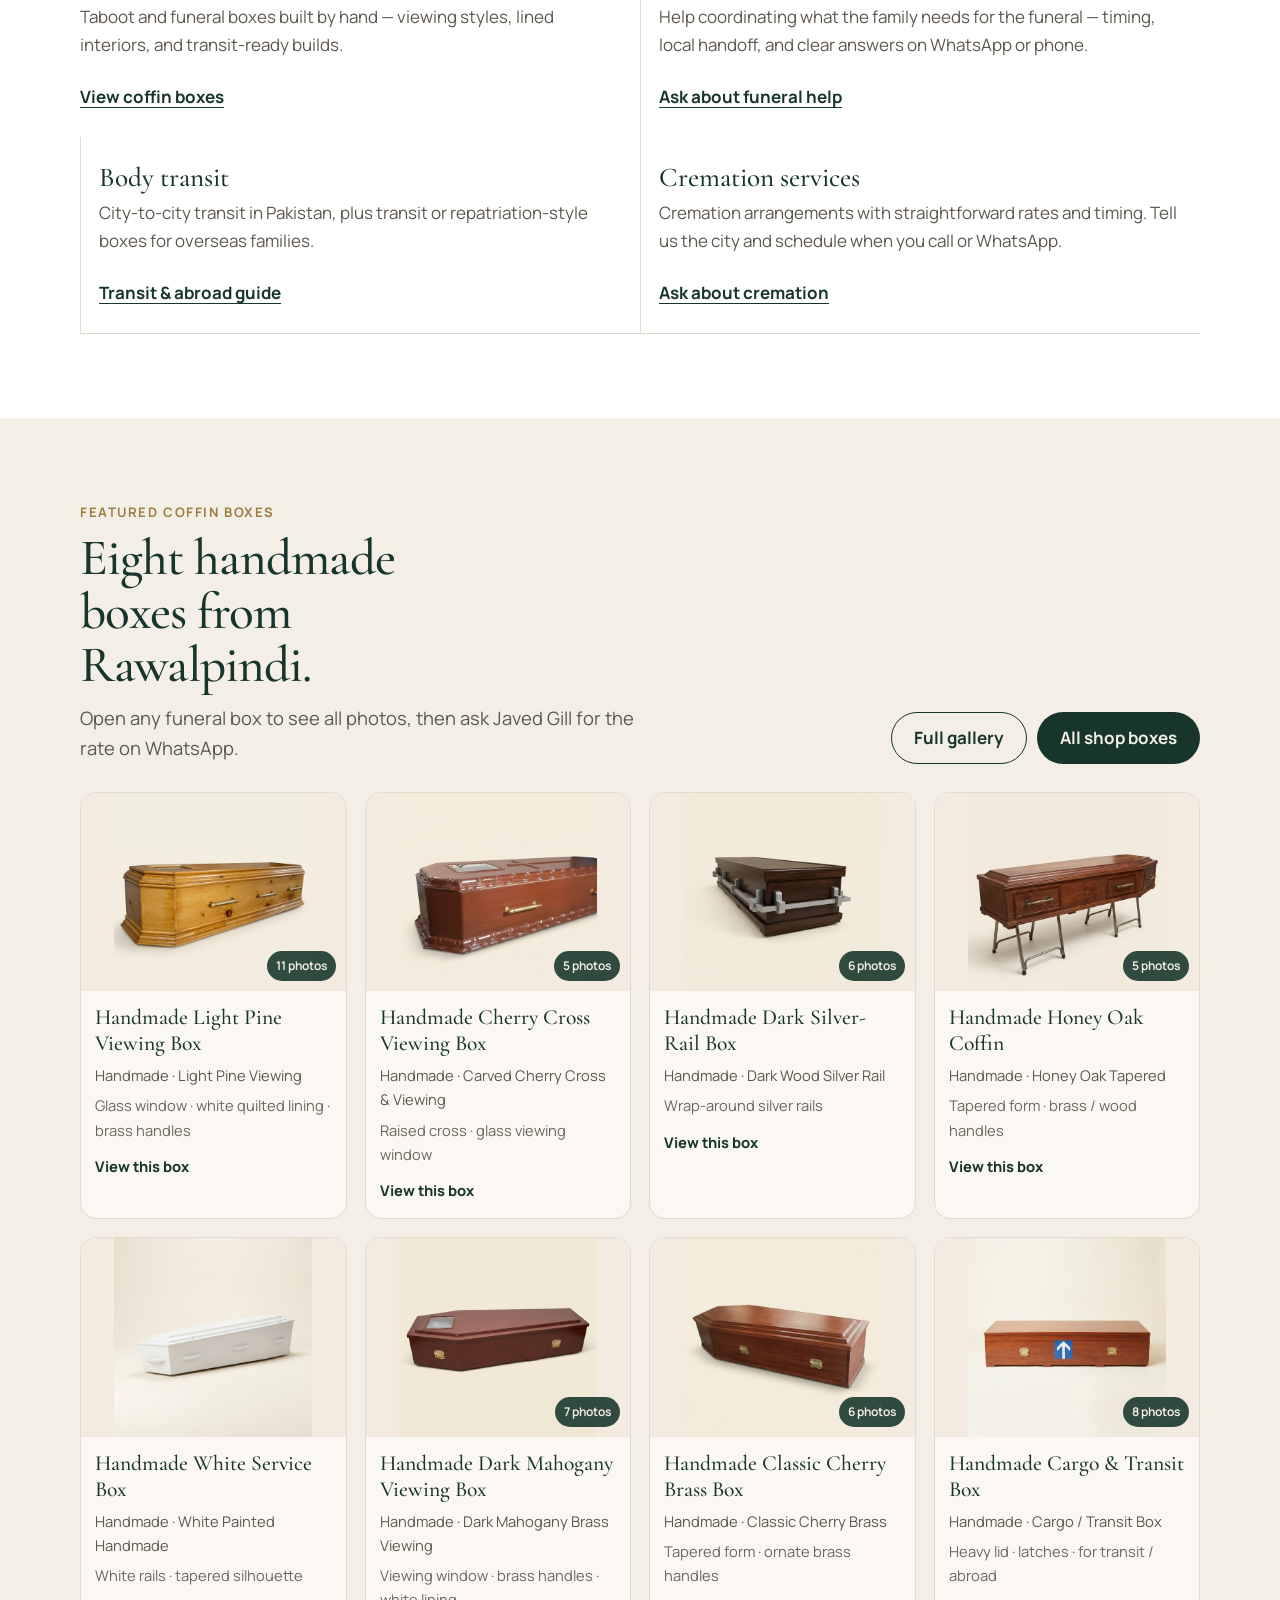
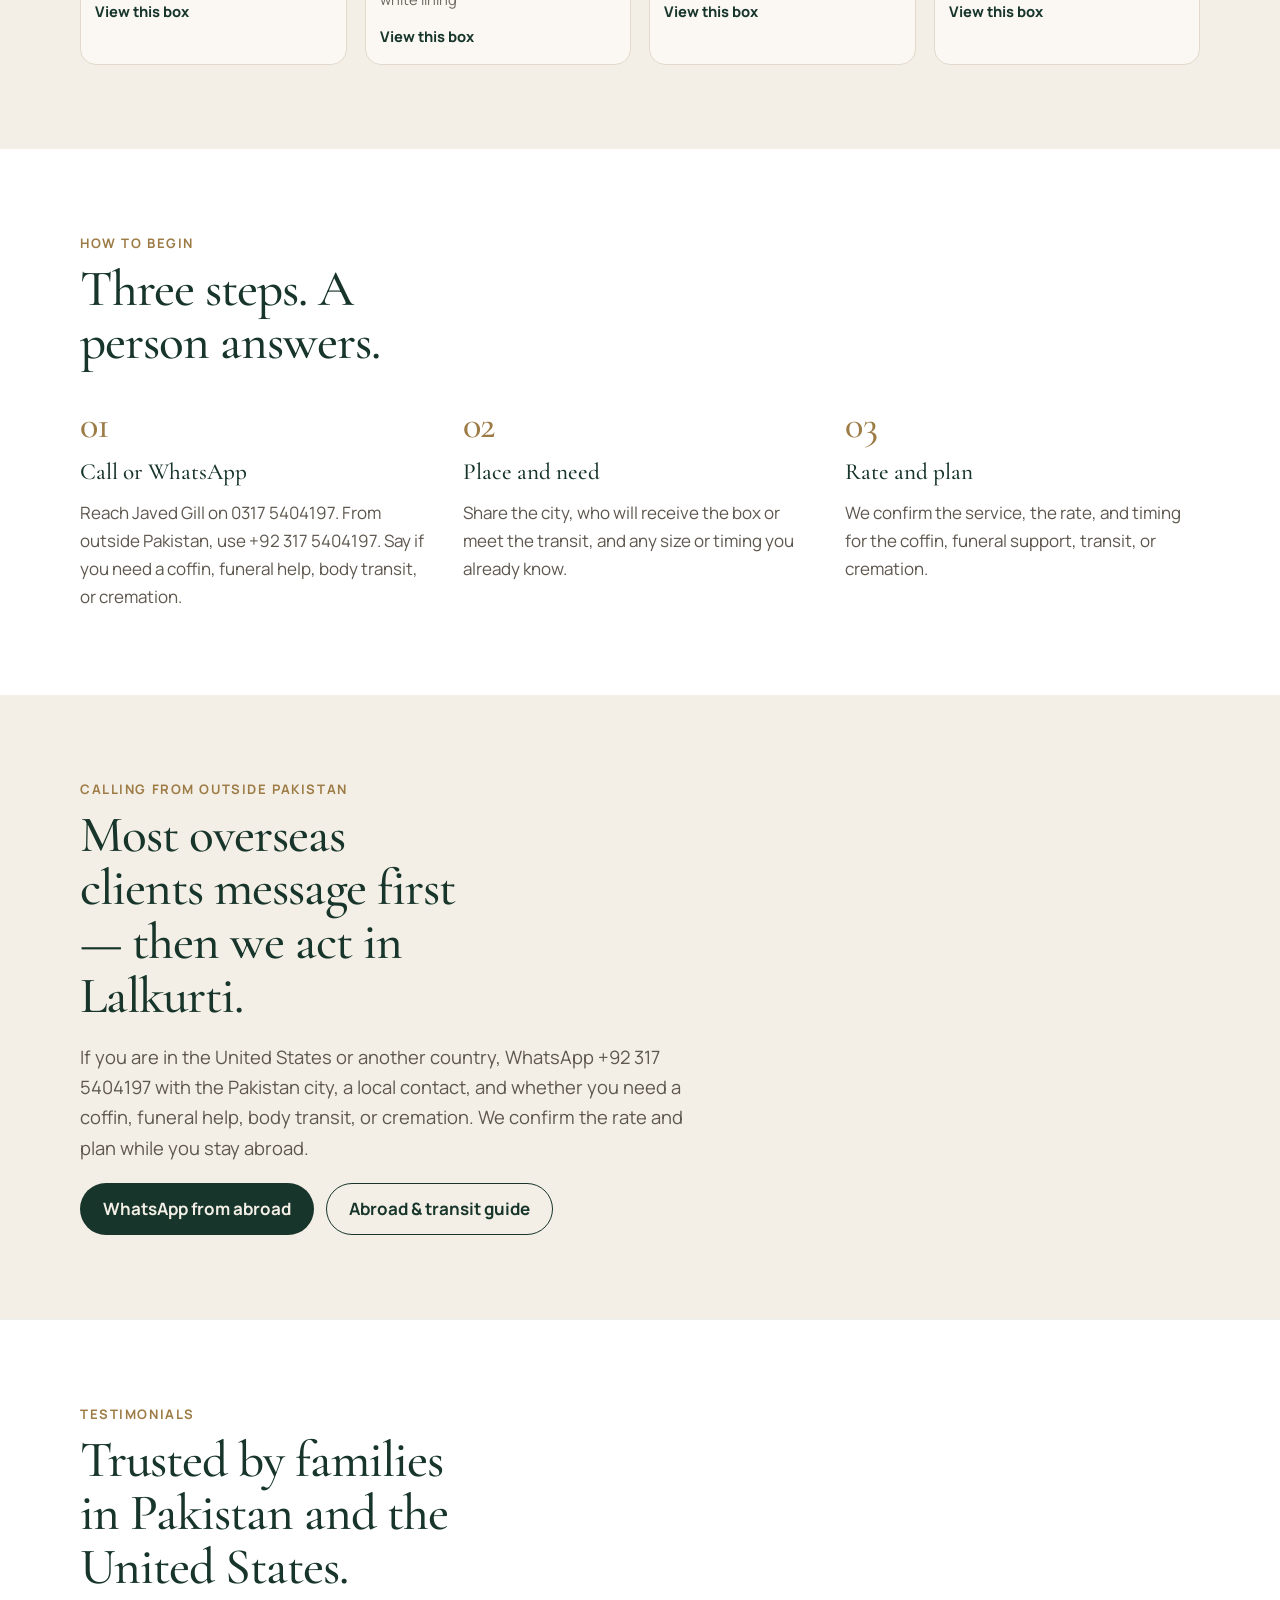
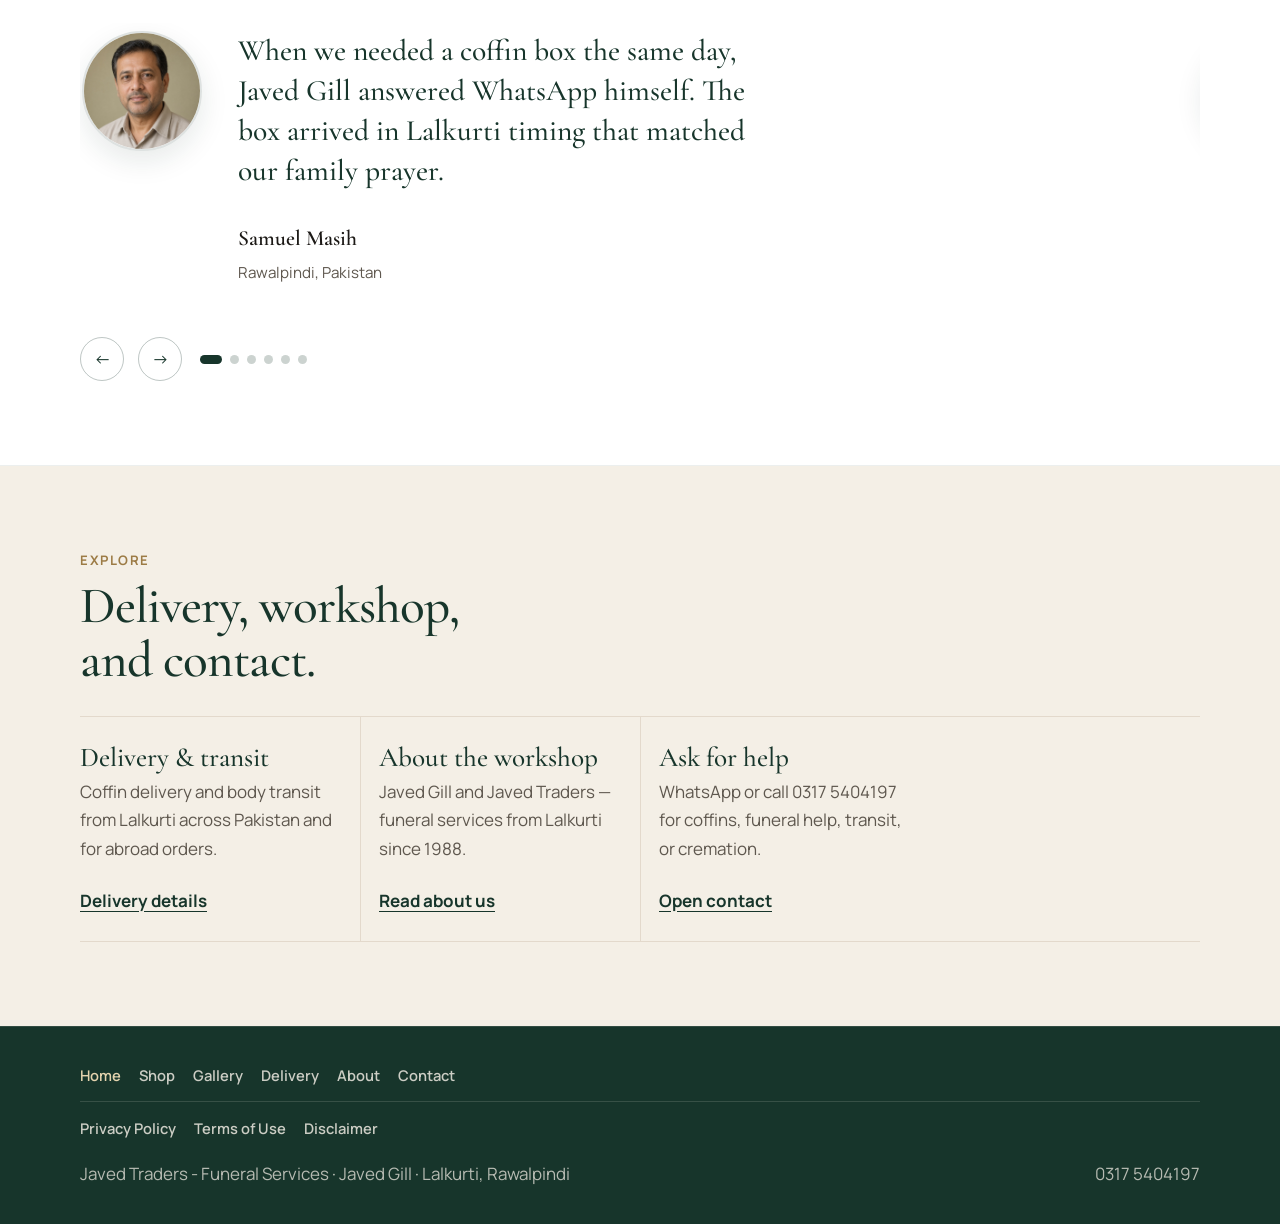
==== commit 4bd9bbe4: "Rename owner to Javed Gill sitewide. Replace Javed Yaqub with Javed Gill in English and Urdu copy ac" ====
--- a/index.html
+++ b/index.html
@@ -14,7 +14,7 @@
   <title>Funeral Services Rawalpindi | Coffins, Transit & Cremation | Javed Traders</title>
   <meta name="description" content="Javed Traders - Funeral Services in Lalkurti, Rawalpindi: coffin boxes, funeral help, body transit, and cremation across Pakistan and for orders from abroad. WhatsApp 0317 5404197.">
   <meta name="keywords" content="funeral services Rawalpindi, cremation Rawalpindi, body transit Pakistan, coffin boxes Rawalpindi, taboot Rawalpindi, تابوت راولپنڈی, janaaza services, cremation Pakistan, Javed Traders Funeral Services, جنازہ خدمات, کریمیشن">
-  <meta name="author" content="Javed Yaqub, Javed Traders - Funeral Services">
+  <meta name="author" content="Javed Gill, Javed Traders - Funeral Services">
   <meta name="robots" content="index, follow, max-image-preview:large">
   <meta name="geo.region" content="PK-PB">
   <meta name="geo.placename" content="Rawalpindi">
@@ -61,7 +61,7 @@
         "legalName": "Javed Traders",
         "alternateName": ["Javed Traders", "Javed Funeral Boxes", "Javed Traders Coffins", "جاوید ٹریڈرز - جنازہ خدمات", "جاوید ٹریڈرز"],
         "url": "https://javedfuneralboxes.vercel.app/",
-        "founder": { "@type": "Person", "name": "Javed Yaqub" },
+        "founder": { "@type": "Person", "name": "Javed Gill" },
         "telephone": "+923175404197",
         "image": [
           "https://javedfuneralboxes.vercel.app/images/people/javed-yaqub.jpg",
@@ -258,8 +258,8 @@
             <span class="t-ur">راولپنڈی سے آٹھ ہاتھ سے تیار باکس۔</span>
           </h2>
           <p class="lede featured-lede">
-            <span class="t-en">Open any funeral box to see all photos, then ask Javed Yaqub for the rate on WhatsApp.</span>
-            <span class="t-ur">کوئی بھی فنرل باکس کھولیں، تمام تصاویر دیکھیں، پھر جاوید یعقوب سے واٹس ایپ پر ریٹ پوچھیں۔</span>
+            <span class="t-en">Open any funeral box to see all photos, then ask Javed Gill for the rate on WhatsApp.</span>
+            <span class="t-ur">کوئی بھی فنرل باکس کھولیں، تمام تصاویر دیکھیں، پھر جاوید گل سے واٹس ایپ پر ریٹ پوچھیں۔</span>
           </p>
         </div>
         <div class="loop-actions">
@@ -284,8 +284,8 @@
             <span class="step-no">01</span>
             <h3><span class="t-en">Call or WhatsApp</span><span class="t-ur">کال یا واٹس ایپ</span></h3>
             <p>
-              <span class="t-en">Reach Javed Yaqub on 0317 5404197. From outside Pakistan, use +92 317 5404197. Say if you need a coffin, funeral help, body transit, or cremation.</span>
-              <span class="t-ur">جاوید یعقوب سے 0317 5404197 پر رابطہ کریں۔ بیرون ملک سے +92 317 5404197۔ بتائیں کوفن، جنازہ مدد، باڈی ٹرانزٹ، یا کریمیشن چاہیے۔</span>
+              <span class="t-en">Reach Javed Gill on 0317 5404197. From outside Pakistan, use +92 317 5404197. Say if you need a coffin, funeral help, body transit, or cremation.</span>
+              <span class="t-ur">جاوید گل سے 0317 5404197 پر رابطہ کریں۔ بیرون ملک سے +92 317 5404197۔ بتائیں کوفن، جنازہ مدد، باڈی ٹرانزٹ، یا کریمیشن چاہیے۔</span>
             </p>
           </li>
           <li>
@@ -365,7 +365,7 @@
           </article>
           <article>
             <h2><span class="t-en">About the workshop</span><span class="t-ur">ورکشاپ تعارف</span></h2>
-            <p><span class="t-en">Javed Yaqub and Javed Traders — funeral services from Lalkurti since 1988.</span><span class="t-ur">جاوید یعقوب اور جاوید ٹریڈرز — لالکورٹی سے ۱۹۸۸ سے جنازہ خدمات۔</span></p>
+            <p><span class="t-en">Javed Gill and Javed Traders — funeral services from Lalkurti since 1988.</span><span class="t-ur">جاوید گل اور جاوید ٹریڈرز — لالکورٹی سے ۱۹۸۸ سے جنازہ خدمات۔</span></p>
             <p><a class="text-link" href="about.html"><span class="t-en">Read about us</span><span class="t-ur">تعارف پڑھیں</span></a></p>
           </article>
           <article>
@@ -395,8 +395,8 @@
       </nav>
       <div class="footer-bar">
         <p>
-          <span class="t-en">Javed Traders - Funeral Services · Javed Yaqub · Lalkurti, Rawalpindi</span>
-          <span class="t-ur">جاوید ٹریڈرز - جنازہ خدمات · جاوید یعقوب · لالکورٹی، راولپنڈی</span>
+          <span class="t-en">Javed Traders - Funeral Services · Javed Gill · Lalkurti, Rawalpindi</span>
+          <span class="t-ur">جاوید ٹریڈرز - جنازہ خدمات · جاوید گل · لالکورٹی، راولپنڈی</span>
         </p>
         <p class="ltr">0317 5404197</p>
       </div>
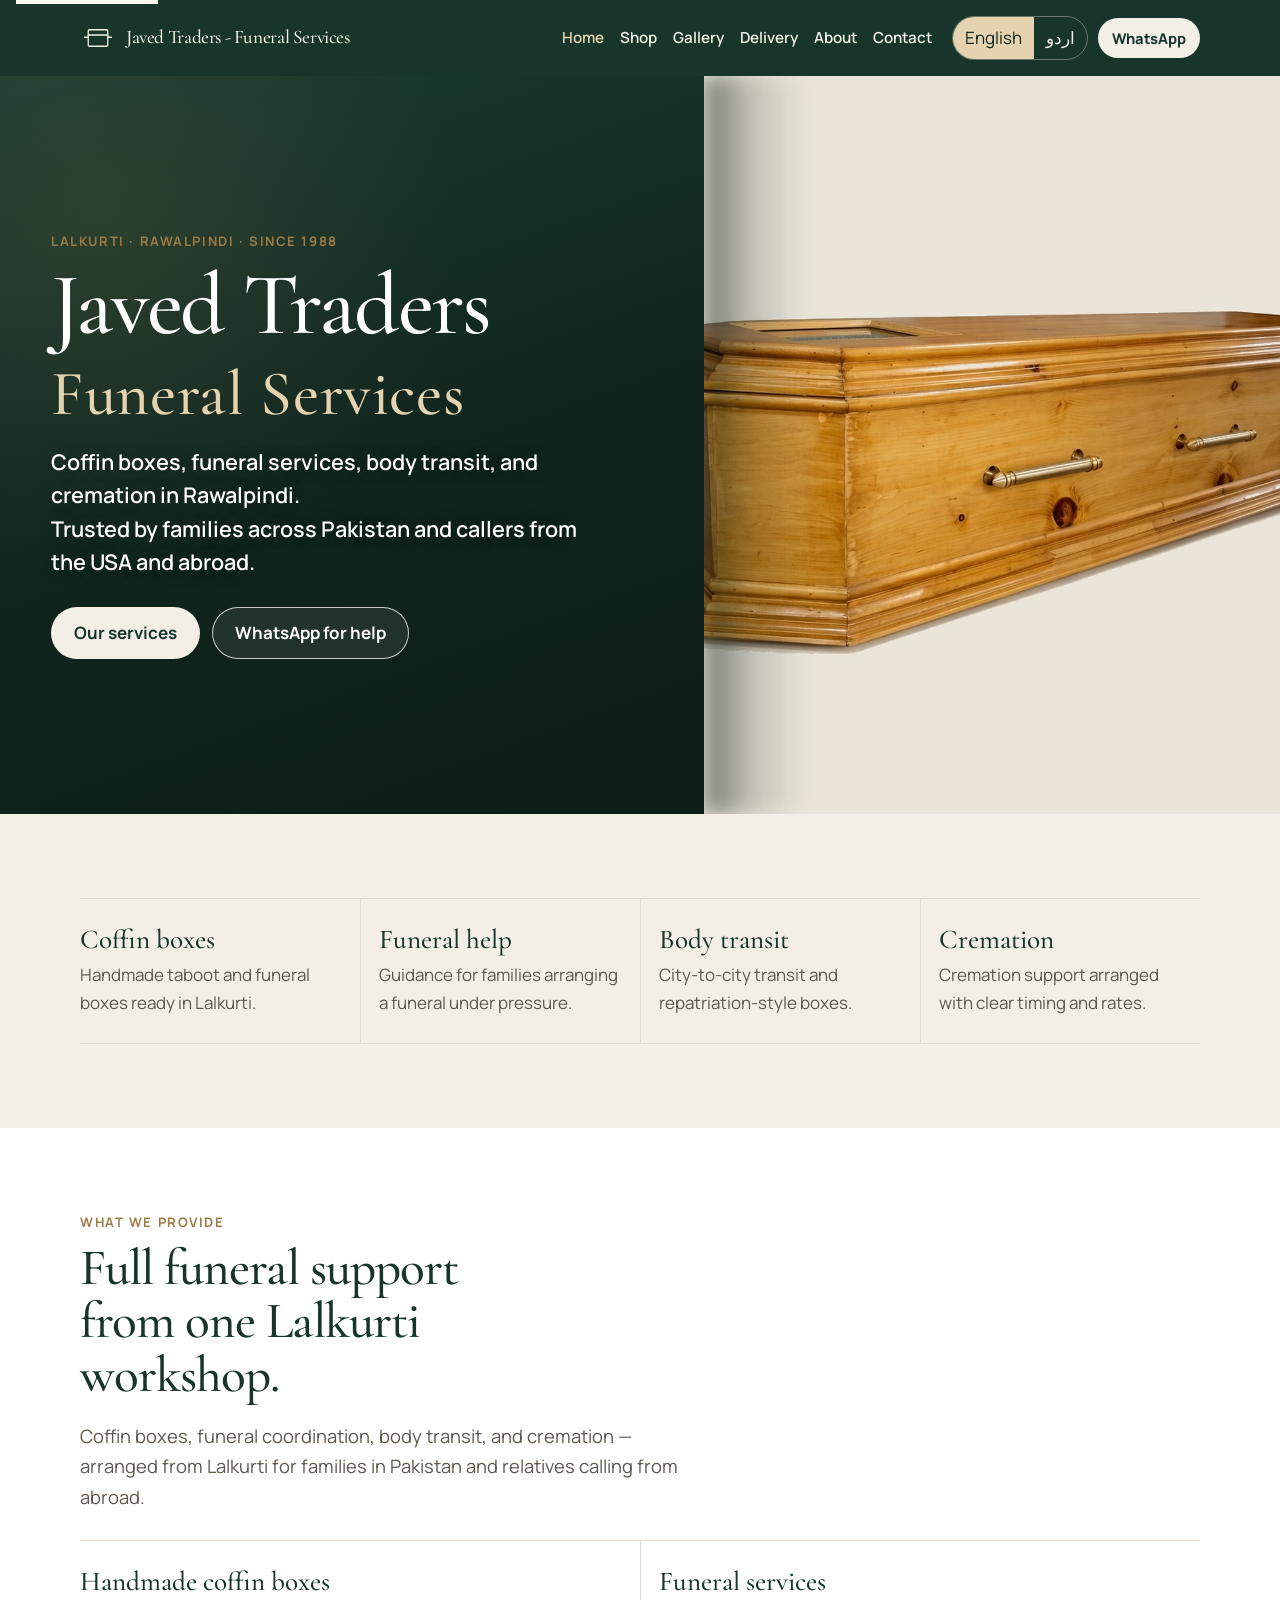
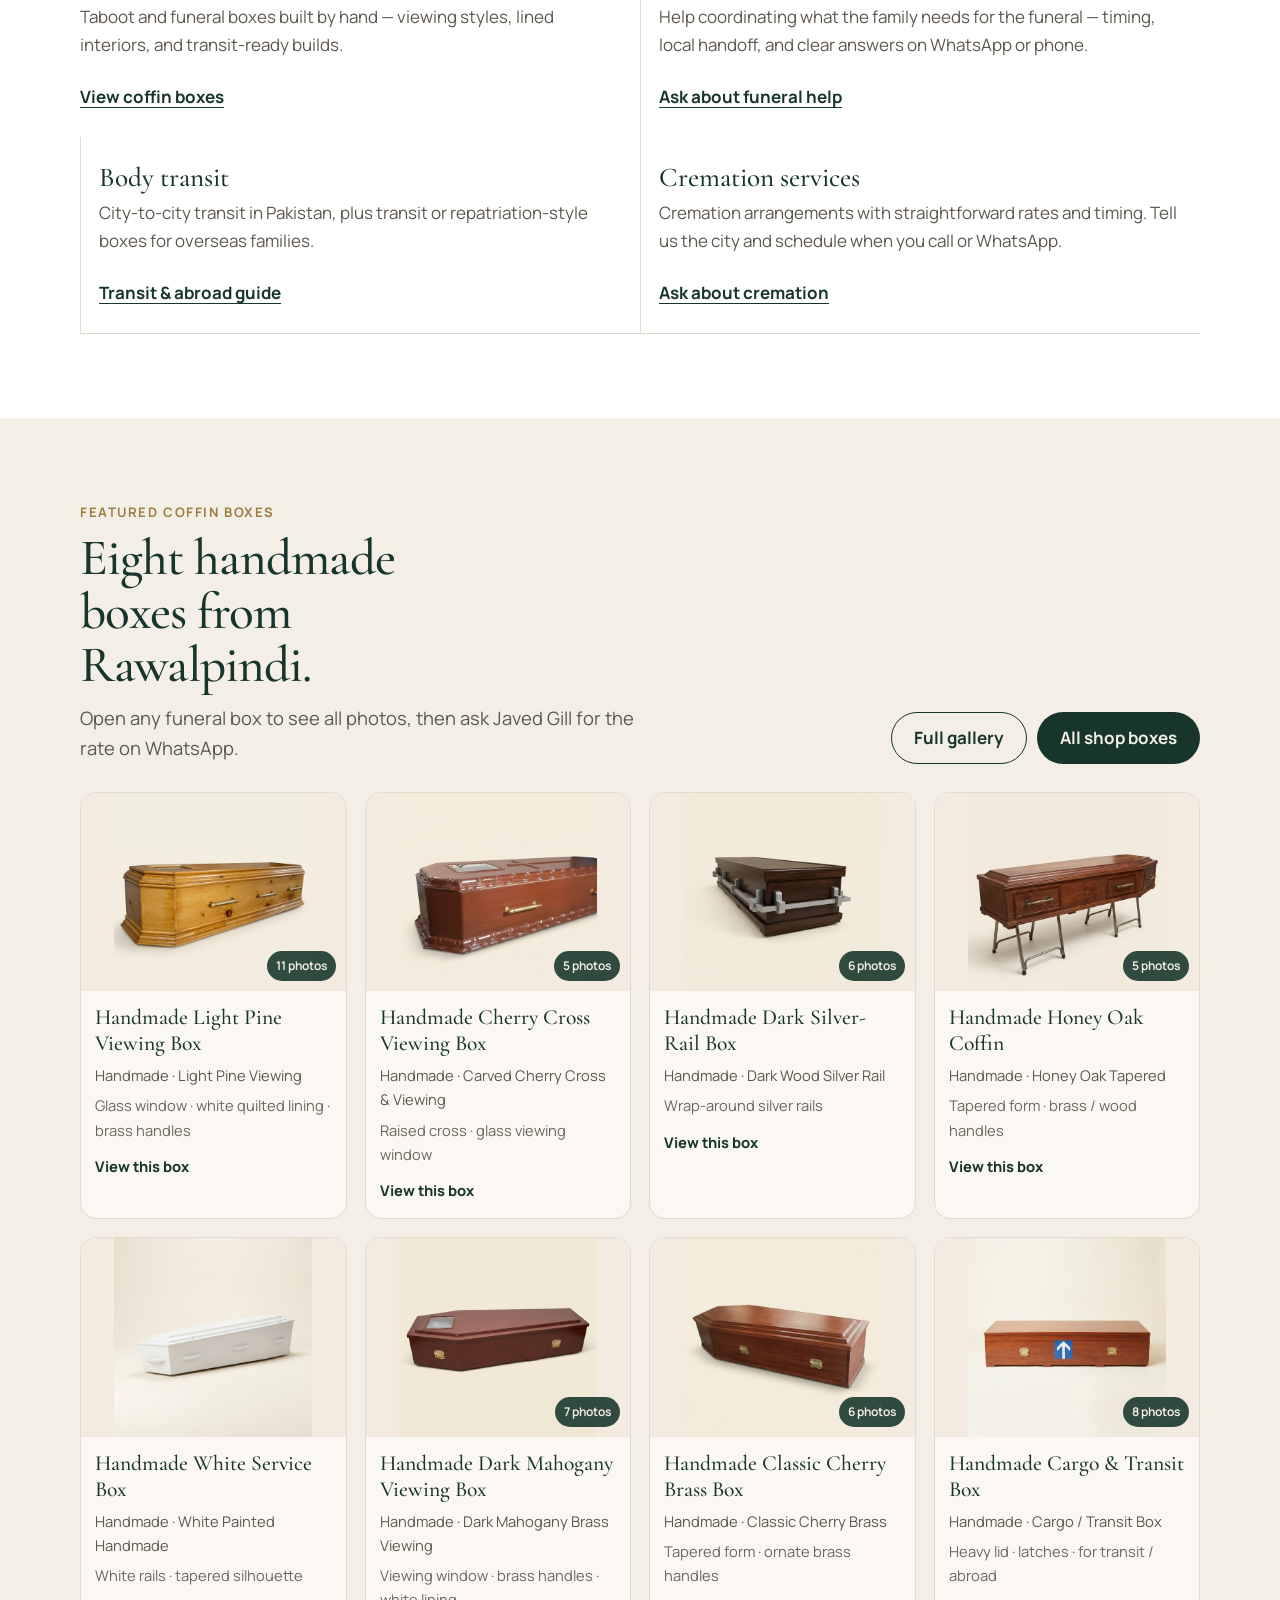
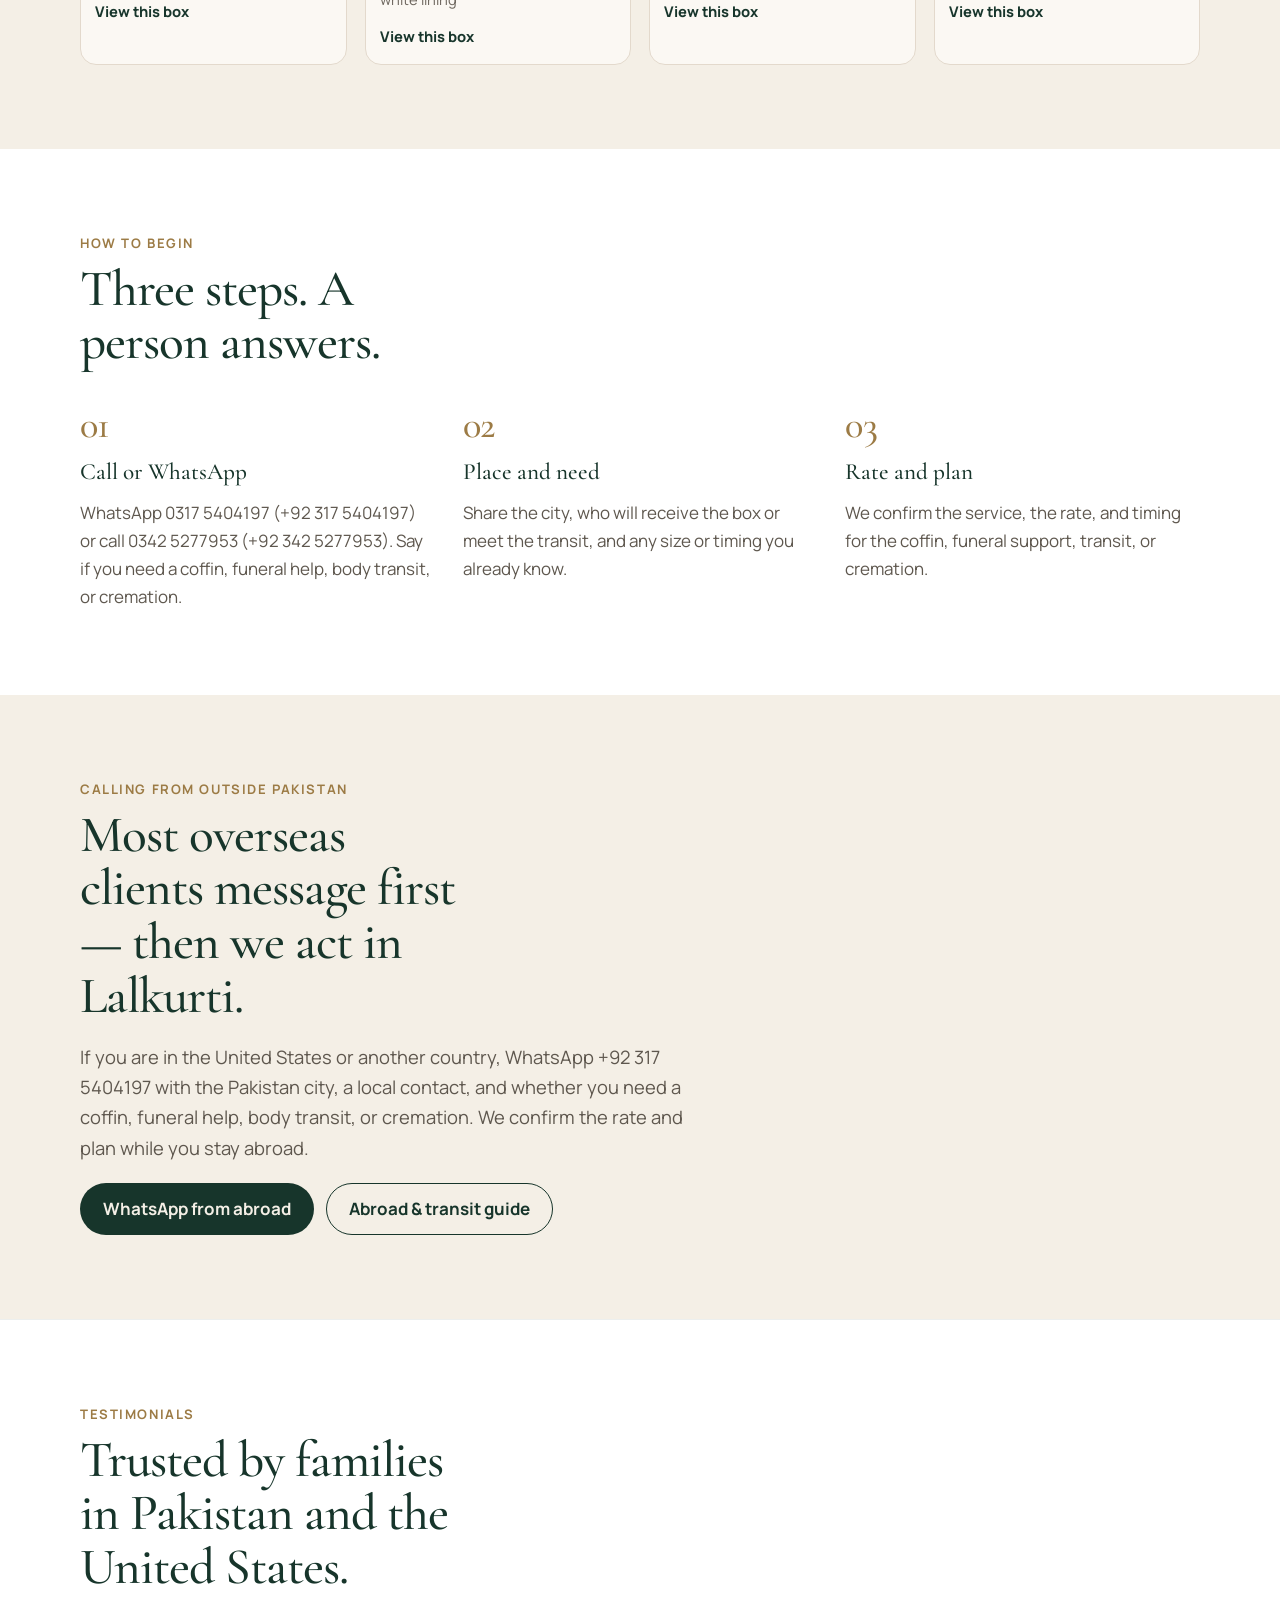
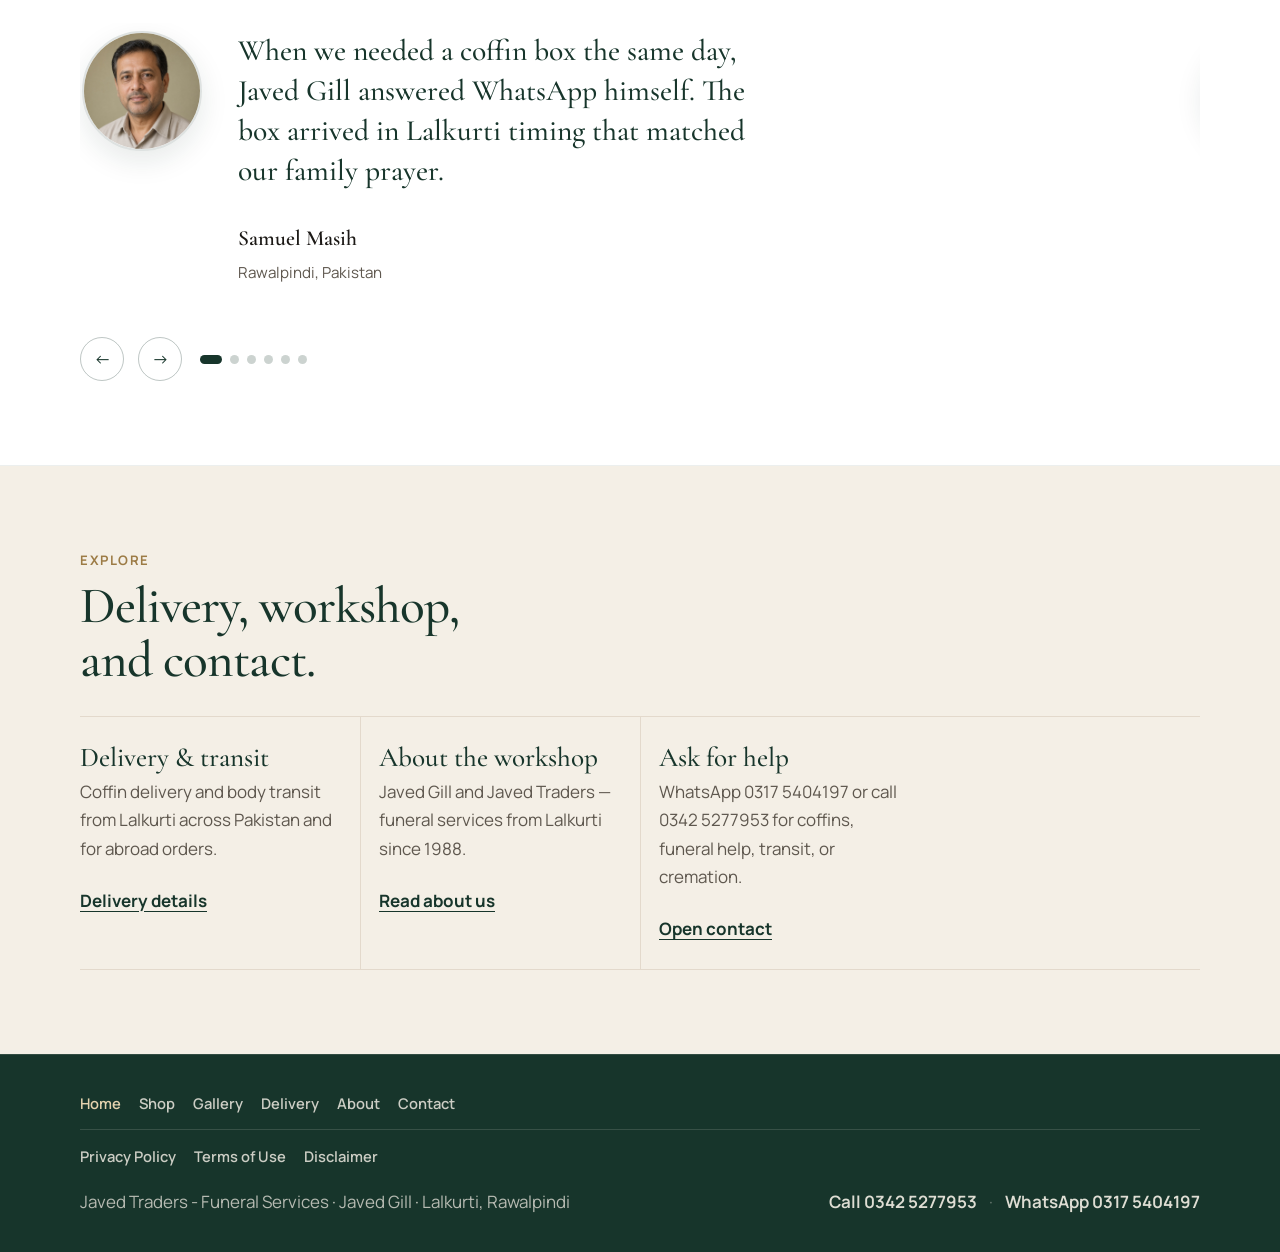
==== commit 7f598ecb: "Split call and WhatsApp numbers sitewide. Use 0342 5277953 for calls and keep 0317 5404197 for Whats" ====
--- a/index.html
+++ b/index.html
@@ -12,7 +12,7 @@
     } catch (e) {}
   </script>
   <title>Funeral Services Rawalpindi | Coffins, Transit & Cremation | Javed Traders</title>
-  <meta name="description" content="Javed Traders - Funeral Services in Lalkurti, Rawalpindi: coffin boxes, funeral help, body transit, and cremation across Pakistan and for orders from abroad. WhatsApp 0317 5404197.">
+  <meta name="description" content="Javed Traders - Funeral Services in Lalkurti, Rawalpindi: coffin boxes, funeral help, body transit, and cremation. WhatsApp 0317 5404197 · Call 0342 5277953.">
   <meta name="keywords" content="funeral services Rawalpindi, cremation Rawalpindi, body transit Pakistan, coffin boxes Rawalpindi, taboot Rawalpindi, تابوت راولپنڈی, janaaza services, cremation Pakistan, Javed Traders Funeral Services, جنازہ خدمات, کریمیشن">
   <meta name="author" content="Javed Gill, Javed Traders - Funeral Services">
   <meta name="robots" content="index, follow, max-image-preview:large">
@@ -62,9 +62,23 @@
         "alternateName": ["Javed Traders", "Javed Funeral Boxes", "Javed Traders Coffins", "جاوید ٹریڈرز - جنازہ خدمات", "جاوید ٹریڈرز"],
         "url": "https://javedfuneralboxes.vercel.app/",
         "founder": { "@type": "Person", "name": "Javed Gill" },
-        "telephone": "+923175404197",
+        "telephone": ["+923425277953", "+923175404197"],
+        "contactPoint": [
+          {
+            "@type": "ContactPoint",
+            "telephone": "+923425277953",
+            "contactType": "customer service",
+            "availableLanguage": ["en", "ur"]
+          },
+          {
+            "@type": "ContactPoint",
+            "telephone": "+923175404197",
+            "contactType": "WhatsApp",
+            "availableLanguage": ["en", "ur"]
+          }
+        ],
         "image": [
-          "https://javedfuneralboxes.vercel.app/images/people/javed-yaqub.jpg",
+          "https://javedfuneralboxes.vercel.app/images/people/javed-gill.jpg",
           "https://javedfuneralboxes.vercel.app/images/hero/hero-main.jpg"
         ],
         "logo": "https://javedfuneralboxes.vercel.app/images/mark.svg",
@@ -284,8 +298,8 @@
             <span class="step-no">01</span>
             <h3><span class="t-en">Call or WhatsApp</span><span class="t-ur">کال یا واٹس ایپ</span></h3>
             <p>
-              <span class="t-en">Reach Javed Gill on 0317 5404197. From outside Pakistan, use +92 317 5404197. Say if you need a coffin, funeral help, body transit, or cremation.</span>
-              <span class="t-ur">جاوید گل سے 0317 5404197 پر رابطہ کریں۔ بیرون ملک سے +92 317 5404197۔ بتائیں کوفن، جنازہ مدد، باڈی ٹرانزٹ، یا کریمیشن چاہیے۔</span>
+              <span class="t-en">WhatsApp 0317 5404197 (+92 317 5404197) or call 0342 5277953 (+92 342 5277953). Say if you need a coffin, funeral help, body transit, or cremation.</span>
+              <span class="t-ur">واٹس ایپ 0317 5404197 (+92 317 5404197) یا کال 0342 5277953 (+92 342 5277953)۔ بتائیں کوفن، جنازہ مدد، باڈی ٹرانزٹ، یا کریمیشن چاہیے۔</span>
             </p>
           </li>
           <li>
@@ -370,7 +384,7 @@
           </article>
           <article>
             <h2><span class="t-en">Ask for help</span><span class="t-ur">مدد پوچھیں</span></h2>
-            <p><span class="t-en">WhatsApp or call 0317 5404197 for coffins, funeral help, transit, or cremation.</span><span class="t-ur">کوفن، جنازہ مدد، ٹرانزٹ، یا کریمیشن کے لیے واٹس ایپ یا کال 0317 5404197۔</span></p>
+            <p><span class="t-en">WhatsApp 0317 5404197 or call 0342 5277953 for coffins, funeral help, transit, or cremation.</span><span class="t-ur">کوفن، جنازہ مدد، ٹرانزٹ، یا کریمیشن کے لیے واٹس ایپ 0317 5404197 یا کال 0342 5277953۔</span></p>
             <p><a class="text-link" href="contact.html"><span class="t-en">Open contact</span><span class="t-ur">رابطہ کھولیں</span></a></p>
           </article>
         </div>
@@ -398,13 +412,17 @@
           <span class="t-en">Javed Traders - Funeral Services · Javed Gill · Lalkurti, Rawalpindi</span>
           <span class="t-ur">جاوید ٹریڈرز - جنازہ خدمات · جاوید گل · لالکورٹی، راولپنڈی</span>
         </p>
-        <p class="ltr">0317 5404197</p>
+                <p class="footer-phones ltr">
+          <a href="tel:+923425277953"><span class="t-en">Call</span><span class="t-ur">کال</span> 0342 5277953</a>
+          <span class="footer-phone-sep" aria-hidden="true">·</span>
+          <a class="js-wa" href="https://wa.me/923175404197" target="_blank" rel="noopener"><span class="t-en">WhatsApp</span><span class="t-ur">واٹس ایپ</span> 0317 5404197</a>
+        </p>
       </div>
     </div>
   </footer>
 
   <div class="dock">
-    <a href="tel:+923175404197">
+    <a href="tel:+923425277953">
       <span class="t-en">Call</span>
       <span class="t-ur">کال</span>
     </a>
--- a/css/styles.css
+++ b/css/styles.css
@@ -1057,6 +1057,28 @@
   color: rgba(244, 239, 230, 0.72);
 }
 
+.footer-phones {
+  display: flex;
+  flex-wrap: wrap;
+  gap: 8px 12px;
+  align-items: center;
+  margin: 0;
+}
+
+.footer-phones a {
+  color: rgba(244, 239, 230, 0.9);
+  text-decoration: none;
+  font-weight: 650;
+}
+
+.footer-phones a:hover {
+  color: var(--brass-soft);
+}
+
+.footer-phone-sep {
+  opacity: 0.45;
+}
+
 .legal-prose {
   max-width: 68ch;
 }
